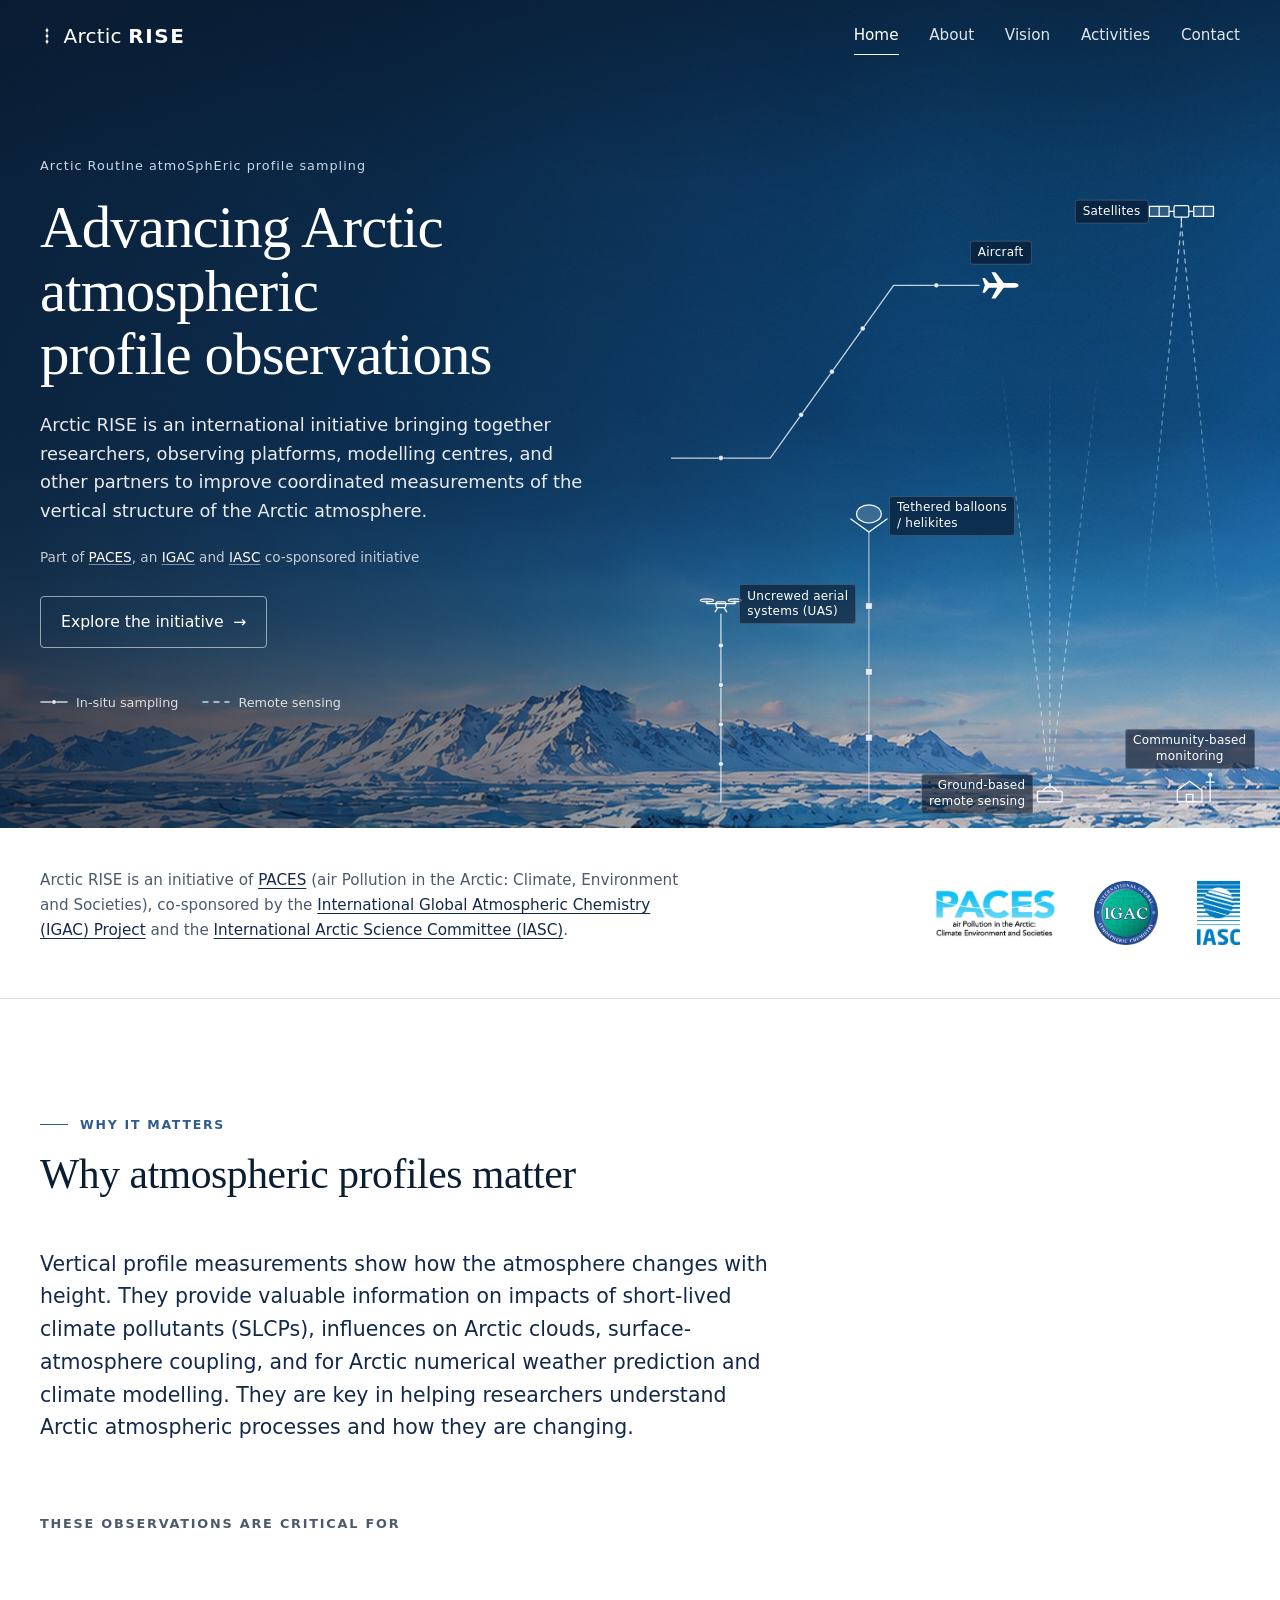
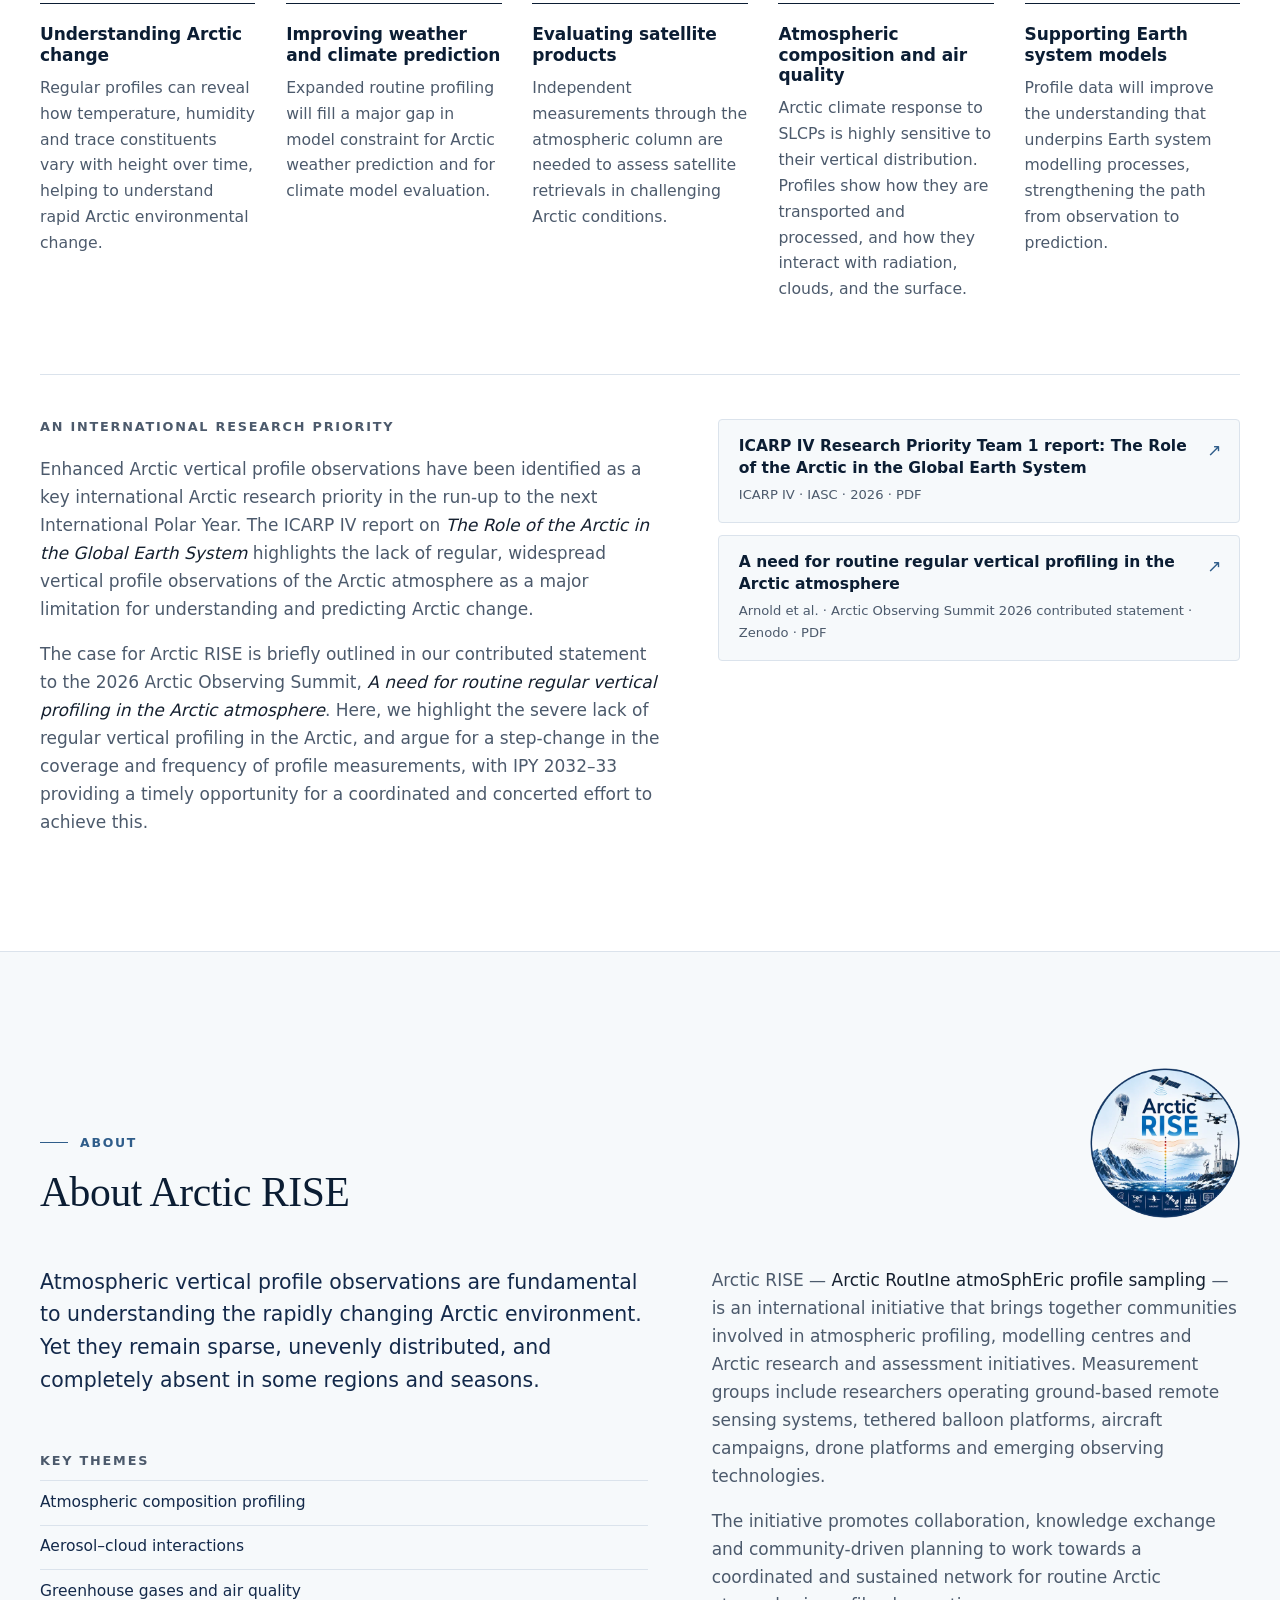
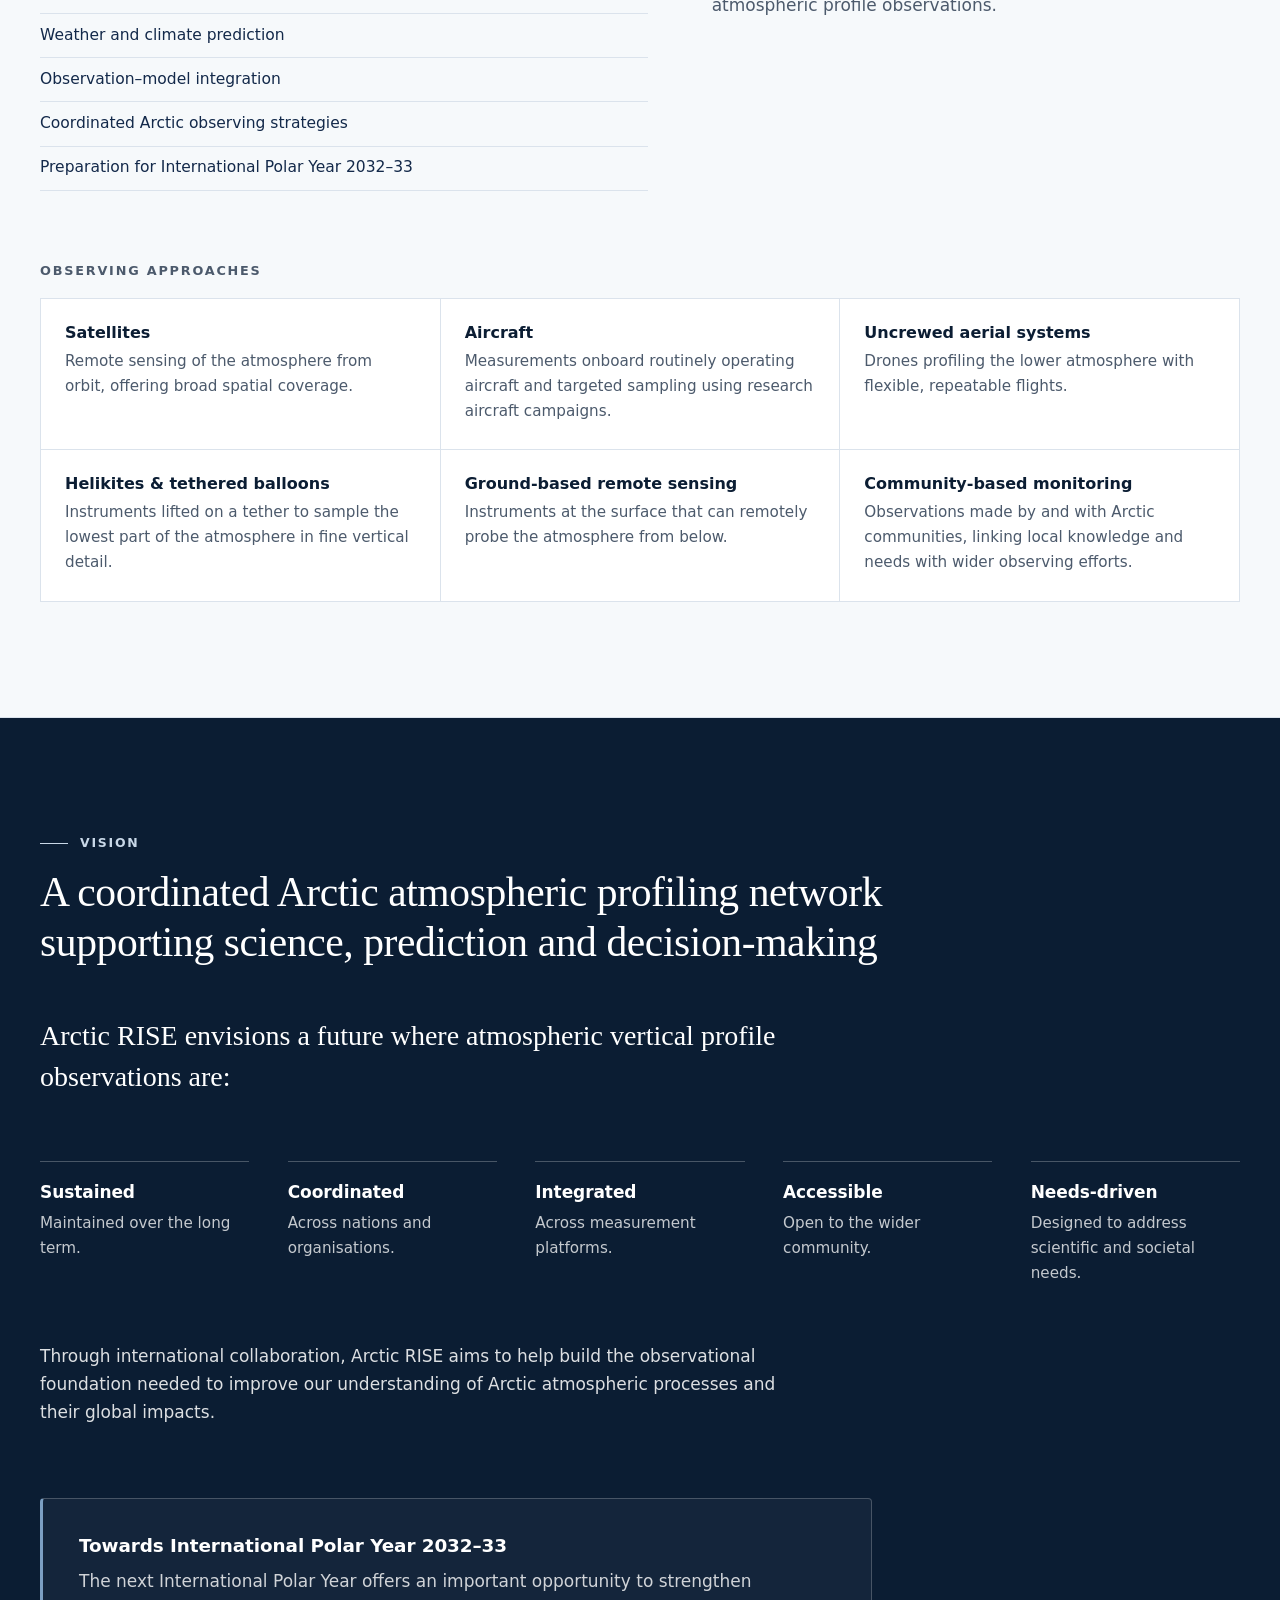
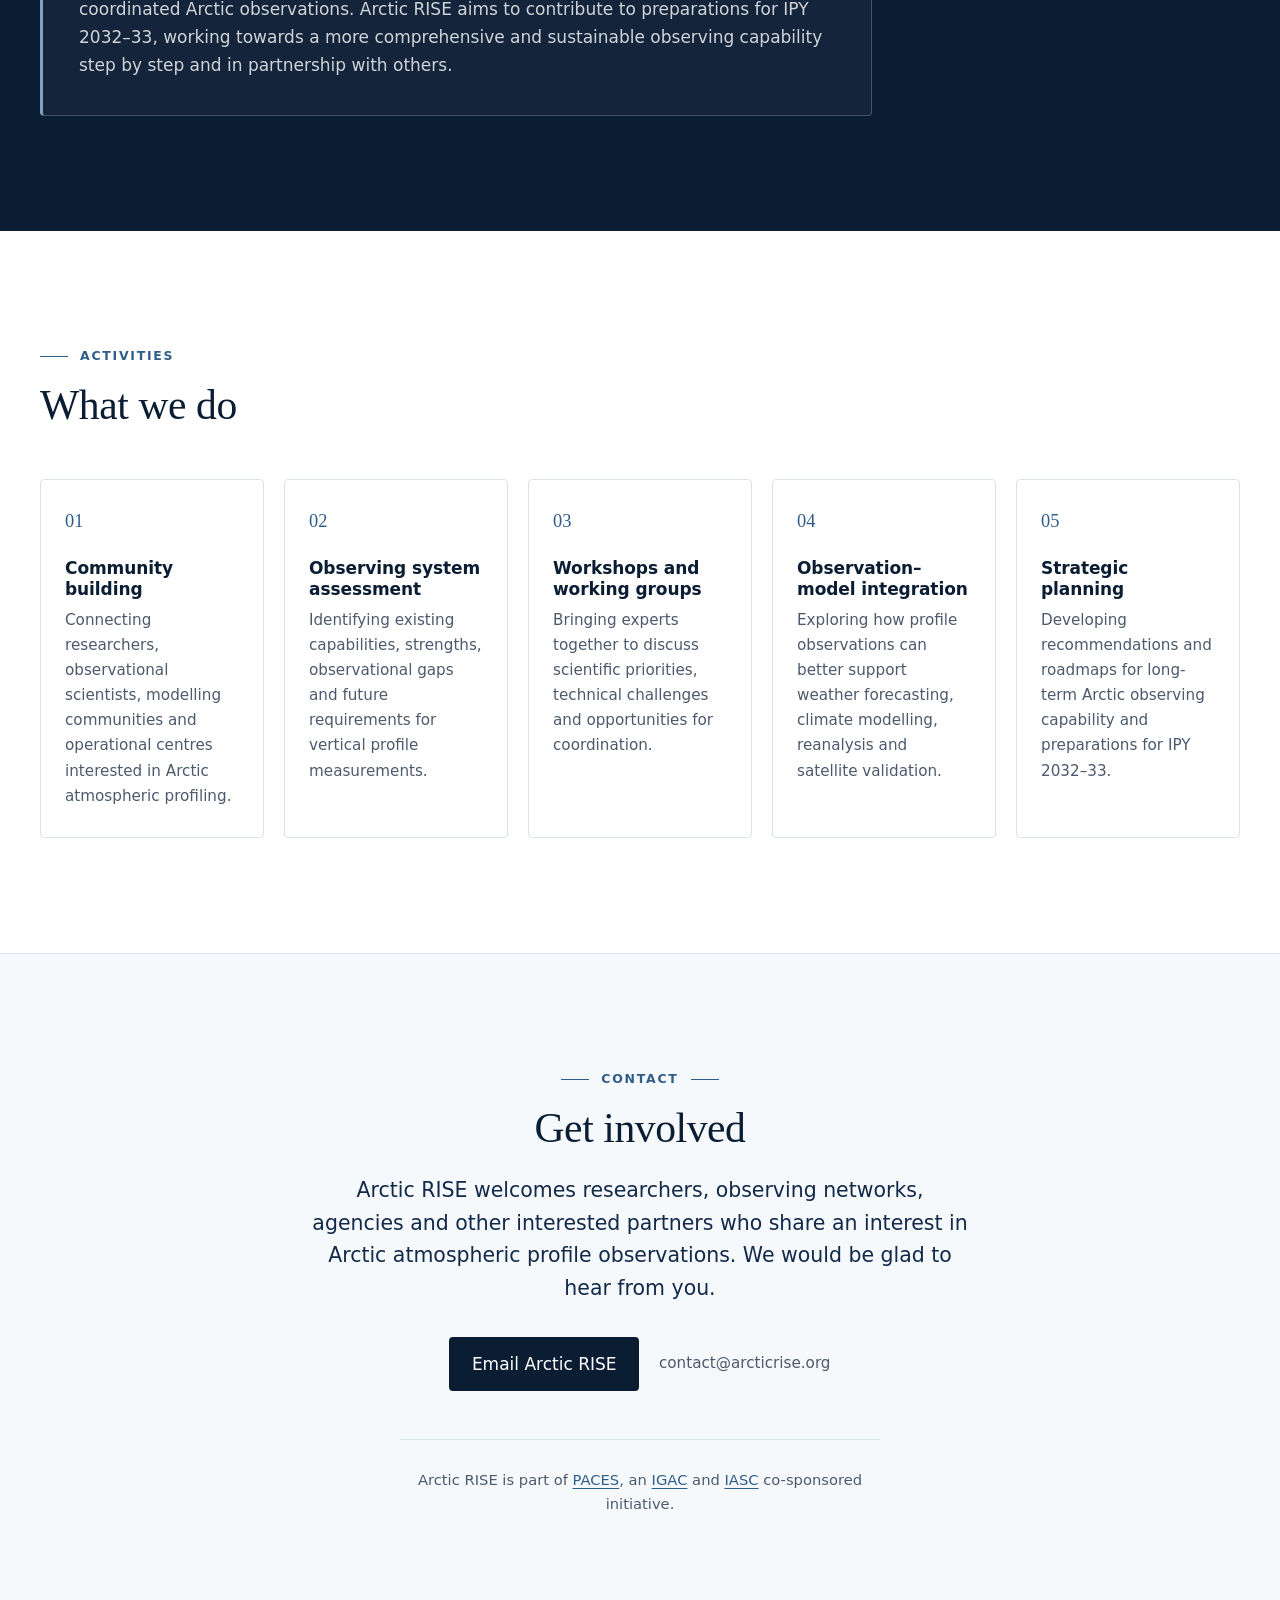
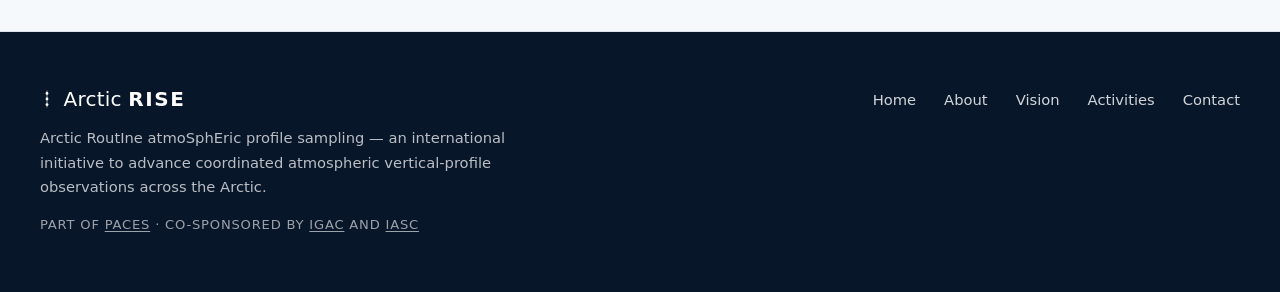
==== index.html @ eeb4453e "Add files via upload" ====
<!DOCTYPE html>
<html lang="en">
<head>
  <meta charset="utf-8">
  <meta name="viewport" content="width=device-width, initial-scale=1">
  <title>Arctic RISE — Arctic atmospheric profile observations</title>
  <meta name="description" content="Arctic RISE (Arctic RoutIne atmoSphEric profile sampling) is an international initiative to advance coordinated atmospheric vertical-profile observations across the Arctic.">
  <meta name="theme-color" content="#0b1d33">
  <link rel="icon" href="assets/favicon.svg" type="image/svg+xml">
  <link rel="stylesheet" href="css/styles.css">
</head>
<body>

  <a class="skip-link" href="#main">Skip to main content</a>

  <!-- ============================================================
       HEADER
       ============================================================ -->
  <header class="site-header" id="site-header">
    <div class="container site-header__inner">
      <a class="wordmark" href="#top" aria-label="Arctic RISE — back to top">
        <svg class="wordmark__mark" viewBox="0 0 20 28" aria-hidden="true" focusable="false">
          <line x1="10" y1="2" x2="10" y2="26"/>
          <circle cx="10" cy="6" r="2"/>
          <circle cx="10" cy="14" r="2"/>
          <circle cx="10" cy="22" r="2"/>
        </svg>
        <span class="wordmark__text">Arctic <strong>RISE</strong></span>
      </a>

      <button class="nav-toggle" type="button" aria-expanded="false" aria-controls="site-nav">
        <span class="nav-toggle__bars" aria-hidden="true"></span>
        <span class="visually-hidden">Menu</span>
      </button>

      <nav class="site-nav" id="site-nav" aria-label="Main">
        <ul>
          <li><a href="#top">Home</a></li>
          <li><a href="#about">About</a></li>
          <li><a href="#vision">Vision</a></li>
          <li><a href="#activities">Activities</a></li>
          <li><a href="#contact">Contact</a></li>
        </ul>
      </nav>
    </div>
  </header>

  <main id="main">

    <!-- ============================================================
         HERO
         The background photograph is set in css/styles.css (--hero-image).
         The observing-platform illustration below is inline SVG + HTML
         labels, so every element can be edited independently.
         ============================================================ -->
    <section class="hero" id="top" aria-labelledby="hero-title">
      <div class="hero__media" role="img" aria-label="Arctic landscape with snow-covered ground and mountains under a wide sky"></div>
      <div class="hero__overlay" aria-hidden="true"></div>

      <div class="container hero__content">
        <p class="hero__eyebrow">Arctic RoutIne atmoSphEric profile sampling</p>
        <h1 class="hero__title" id="hero-title">Advancing Arctic atmospheric profile observations</h1>
        <p class="hero__lead">Arctic RISE is an international initiative bringing together researchers, observing platforms, modelling centres, and other partners to improve coordinated measurements of the vertical structure of the Arctic atmosphere.</p>
        <p class="hero__affil">Part of <a href="https://igacproject.org/activities/PACES">PACES</a>, an <a href="https://igacproject.org">IGAC</a> and <a href="https://iasc.info">IASC</a> co-sponsored initiative</p>
        <a class="hero__cta" href="#why">Explore the initiative <span aria-hidden="true">→</span></a>

        <ul class="hero__legend" aria-label="Illustration key">
          <li>
            <svg viewBox="0 0 28 8" aria-hidden="true" focusable="false"><line x1="1" y1="4" x2="27" y2="4" class="path-insitu"/><circle cx="14" cy="4" r="2.2" class="marker"/></svg>
            In-situ sampling
          </li>
          <li>
            <svg viewBox="0 0 28 8" aria-hidden="true" focusable="false"><line x1="1" y1="4" x2="27" y2="4" class="beam beam--legend"/></svg>
            Remote sensing
          </li>
        </ul>
      </div>

      <!-- ---------- Observing-platform illustration ----------
           Coordinates use an 800 × 900 viewBox; the ground is at y = 868.
           Labels (the <ul> below the SVG) are positioned with --x / --y
           as percentages of the same box: x% = x / 8, y% = y / 9.
           See README.md → "Editing the hero illustration".            -->
      <figure class="hero__illustration">
        <svg class="obs-svg" viewBox="0 0 800 900" preserveAspectRatio="xMidYMax meet" role="img" aria-labelledby="obs-title obs-desc">
          <title id="obs-title">Coordinated Arctic atmospheric profile observations</title>
          <desc id="obs-desc">Illustration of six observing approaches. A satellite observes the atmosphere from orbit with dashed remote-sensing beams. A research aircraft follows a solid sampling path as it climbs through the atmosphere. An uncrewed aerial system profiles vertically above the ground. A tethered balloon or helikite carries instruments on its tether. A ground-based remote-sensing instrument sends dashed beams upwards from a single point on the ground. A community-based monitoring station observes at the surface.</desc>

          <defs>
            <!-- Fades for the remote-sensing beams -->
            <linearGradient id="fade-sat" gradientUnits="userSpaceOnUse" x1="0" y1="160" x2="0" y2="660">
              <stop offset="0" stop-color="#bfe0f2" stop-opacity="0.85"/>
              <stop offset="1" stop-color="#bfe0f2" stop-opacity="0"/>
            </linearGradient>
            <linearGradient id="fade-ground" gradientUnits="userSpaceOnUse" x1="0" y1="851" x2="0" y2="330">
              <stop offset="0" stop-color="#bfe0f2" stop-opacity="0.9"/>
              <stop offset="1" stop-color="#bfe0f2" stop-opacity="0"/>
            </linearGradient>
          </defs>

          <!-- 1. SATELLITE (remote sensing: dashed beams) -->
          <g class="platform" id="obs-satellite">
            <line class="beam" x1="690" y1="164" x2="642" y2="660" stroke="url(#fade-sat)"/>
            <line class="beam" x1="690" y1="164" x2="738" y2="660" stroke="url(#fade-sat)"/>
            <g class="icon" transform="translate(690 150)">
              <rect x="-9" y="-7" width="18" height="14" rx="2"/>
              <line x1="-15" y1="0" x2="-9" y2="0"/>
              <line x1="9" y1="0" x2="15" y2="0"/>
              <rect class="panel" x="-39" y="-6" width="24" height="12"/>
              <rect class="panel" x="15" y="-6" width="24" height="12"/>
              <line x1="-27" y1="-6" x2="-27" y2="6"/>
              <line x1="27" y1="-6" x2="27" y2="6"/>
              <line x1="0" y1="7" x2="0" y2="12"/>
            </g>
          </g>

          <!-- 2. AIRCRAFT (in situ: solid sampling path + markers) -->
          <g class="platform" id="obs-aircraft">
            <path class="path-insitu" d="M70 450 L190 450 L340 240 L444 240"/>
            <circle class="marker" cx="130" cy="450" r="3"/>
            <circle class="marker" cx="227.5" cy="397.5" r="3"/>
            <circle class="marker" cx="265" cy="345" r="3"/>
            <circle class="marker" cx="302.5" cy="292.5" r="3"/>
            <circle class="marker" cx="392" cy="240" r="3"/>
            <path class="icon icon--fill" transform="translate(470 240)"
                  d="M22 0C22-2 19-3 16-3H4L-6-16H-11L-4-3H-14L-19-9H-22L-19 0L-22 9H-19L-14 3H-4L-11 16H-6L4 3H16C19 3 22 2 22 0Z"/>
          </g>

          <!-- 3. UNCREWED AERIAL SYSTEM (in situ: vertical profile from the ground) -->
          <g class="platform" id="obs-uas">
            <line class="path-insitu" x1="130" y1="868" x2="130" y2="640"/>
            <circle class="marker" cx="130" cy="822" r="3"/>
            <circle class="marker" cx="130" cy="774" r="3"/>
            <circle class="marker" cx="130" cy="726" r="3"/>
            <circle class="marker" cx="130" cy="678" r="3"/>
            <g class="icon" transform="translate(130 628)">
              <rect x="-6" y="-3" width="12" height="7" rx="2"/>
              <line x1="-17" y1="-1" x2="17" y2="-1"/>
              <ellipse cx="-17" cy="-5" rx="8" ry="1.8"/>
              <ellipse cx="17" cy="-5" rx="8" ry="1.8"/>
              <line x1="-17" y1="-1" x2="-17" y2="-4"/>
              <line x1="17" y1="-1" x2="17" y2="-4"/>
              <line x1="-4" y1="4" x2="-7" y2="9"/>
              <line x1="4" y1="4" x2="7" y2="9"/>
            </g>
          </g>

          <!-- 4. TETHERED BALLOON / HELIKITE (in situ: tether with sensor packages) -->
          <g class="platform" id="obs-balloon">
            <line class="path-insitu path-insitu--tether" x1="310" y1="868" x2="310" y2="540"/>
            <rect class="marker" x="306" y="786" width="8" height="8" rx="1"/>
            <rect class="marker" x="306" y="706" width="8" height="8" rx="1"/>
            <rect class="marker" x="306" y="626" width="8" height="8" rx="1"/>
            <g class="icon" transform="translate(310 520)">
              <ellipse cx="0" cy="-2" rx="15" ry="11"/>
              <path d="M-22 4L0 20L22 4"/>
            </g>
          </g>

          <!-- 5. GROUND-BASED REMOTE SENSING
               All beams start at ONE instrument on the ground and diverge upwards. -->
          <g class="platform" id="obs-ground-rs">
            <line class="beam" x1="530" y1="851" x2="530" y2="330" stroke="url(#fade-ground)"/>
            <line class="beam" x1="530" y1="851" x2="472" y2="350" stroke="url(#fade-ground)"/>
            <line class="beam" x1="530" y1="851" x2="588" y2="350" stroke="url(#fade-ground)"/>
            <g class="icon" transform="translate(530 868)">
              <rect x="-15" y="-13" width="30" height="13" rx="1.5"/>
              <path d="M-8-13A8 5 0 0 1 8-13"/>
            </g>
          </g>

          <!-- 6. COMMUNITY-BASED MONITORING (surface observations) -->
          <g class="platform" id="obs-community">
            <g class="icon" transform="translate(700 868)">
              <path d="M-15 0V-14L0-25L15-14V0Z"/>
              <rect x="-4" y="-9" width="8" height="9"/>
              <line x1="25" y1="0" x2="25" y2="-30"/>
              <line x1="20" y1="-24" x2="30" y2="-24"/>
            </g>
            <circle class="marker" cx="725" cy="835" r="3.2"/>
          </g>
        </svg>

        <!-- Platform labels: HTML so they stay crisp and readable at any size.
             --x / --y      = desktop position (percent of the illustration box)
             data-align     = where the label sits relative to that point: left | right | above | below
             --mx / --my, data-m-align = optional overrides for small screens
             .label-full / .label-short = long and short text (short is used on phones) -->
        <ul class="platform-labels" aria-hidden="true">
          <li class="platform-label" data-align="left" data-m-align="left" style="--x:81.25%; --y:16.7%; --my:20.5%;">
            <span class="label-full">Satellites</span><span class="label-short">Satellites</span>
          </li>
          <li class="platform-label" data-align="above" data-m-align="below" style="--x:58.75%; --y:23.9%; --my:28.9%;">
            <span class="label-full">Aircraft</span><span class="label-short">Aircraft</span>
          </li>
          <li class="platform-label" data-align="right" style="--x:19%; --y:69.8%;">
            <span class="label-full">Uncrewed aerial<br>systems (UAS)</span><span class="label-short">UAS</span>
          </li>
          <li class="platform-label" data-align="right" data-m-align="left" style="--x:41.75%; --y:57.8%; --mx:35.5%;">
            <span class="label-full">Tethered balloons<br>/ helikites</span><span class="label-short">Tethered balloons<br>/ helikites</span>
          </li>
          <li class="platform-label" data-align="left" style="--x:63.75%; --y:95.4%;">
            <span class="label-full">Ground-based<br>remote sensing</span><span class="label-short">Ground-based<br>remote sensing</span>
          </li>
          <li class="platform-label" data-align="above" style="--x:87.5%; --y:92%; --mx:89%;">
            <span class="label-full">Community-based<br>monitoring</span><span class="label-short">Community<br>monitoring</span>
          </li>
        </ul>
      </figure>
    </section>


    <!-- ============================================================
         PARTNERS STRIP — parent programme and co-sponsors
         Logos live in assets/ (paces-logo.png, igac-logo.png, iasc-logo.png).
         ============================================================ -->
    <section class="partners" aria-label="Parent programme and co-sponsors">
      <div class="container partners__inner">
        <p class="partners__text">Arctic RISE is an initiative of <a href="https://igacproject.org/activities/PACES">PACES</a> (air Pollution in the Arctic: Climate, Environment and Societies), co-sponsored by the <a href="https://igacproject.org">International Global Atmospheric Chemistry (IGAC) Project</a> and the <a href="https://iasc.info">International Arctic Science Committee (IASC)</a>.</p>
        <ul class="partners__logos">
          <li>
            <a class="partner" href="https://igacproject.org/activities/PACES">
              <img src="assets/paces-logo.png" width="130" height="51" alt="PACES – air Pollution in the Arctic: Climate, Environment and Societies">
            </a>
          </li>
          <li>
            <a class="partner partner--tall" href="https://igacproject.org">
              <img src="assets/igac-logo.png" width="64" height="64" alt="IGAC – International Global Atmospheric Chemistry Project">
            </a>
          </li>
          <li>
            <a class="partner partner--tall" href="https://iasc.info">
              <img src="assets/iasc-logo.png" width="43" height="64" alt="IASC – International Arctic Science Committee">
            </a>
          </li>
        </ul>
      </div>
    </section>


    <!-- ============================================================
         SECTION A — Why atmospheric profiles matter
         ============================================================ -->
    <section class="section" id="why" aria-labelledby="why-title">
      <div class="container">
        <header class="section-head">
          <p class="eyebrow">Why it matters</p>
          <h2 id="why-title">Why atmospheric profiles matter</h2>
        </header>

        <p class="lead lead--narrow">Vertical profile measurements show how the atmosphere changes with height. They provide valuable information on impacts of short-lived climate pollutants (SLCPs), influences on Arctic clouds, surface-atmosphere coupling, and for Arctic numerical weather prediction and climate modelling. They are key in helping researchers understand Arctic atmospheric processes and how they are changing.</p>

        <h3 class="subhead">These observations are critical for</h3>
        <ul class="feature-grid">
          <li class="feature">
            <h3>Understanding Arctic change</h3>
            <p>Regular profiles can reveal how temperature, humidity and trace constituents vary with height over time, helping to understand rapid Arctic environmental change.</p>
          </li>
          <li class="feature">
            <h3>Improving weather and climate prediction</h3>
            <p>Expanded routine profiling will fill a major gap in model constraint for Arctic weather prediction and for climate model evaluation. </p>
          </li>
          <li class="feature">
            <h3>Evaluating satellite products</h3>
            <p>Independent measurements through the atmospheric column are needed to assess satellite retrievals in challenging Arctic conditions.</p>
          </li>
          <li class="feature">
            <h3>Atmospheric composition and air quality</h3>
            <p> Arctic climate response to SLCPs is highly sensitive to their vertical distribution. Profiles show how they are transported and processed, and how they interact with radiation, clouds, and the surface. </p>
          </li>
          <li class="feature">
            <h3>Supporting Earth system models</h3>
            <p>Profile data will improve the understanding that underpins Earth system modelling processes, strengthening the path from observation to prediction.</p>
          </li>
        </ul>

        <div class="priority">
          <div>
            <h3 class="subhead subhead--flush">An international research priority</h3>
            <p class="priority__text">Enhanced Arctic vertical profile observations have been identified as a key international Arctic research priority in the run-up to the next International Polar Year. The ICARP IV report on <em>The Role of the Arctic in the Global Earth System</em> highlights the lack of regular, widespread vertical profile observations of the Arctic atmosphere as a major limitation for understanding and predicting Arctic change.</p>
            <p class="priority__text">The case for Arctic RISE is briefly outlined in our contributed statement to the 2026 Arctic Observing Summit, <em>A need for routine regular vertical profiling in the Arctic atmosphere</em>. Here, we highlight the severe lack of regular vertical profiling in the Arctic, and argue for a step-change in the coverage and frequency of profile measurements, with IPY 2032–33 providing a timely opportunity for a coordinated and concerted effort to achieve this.</p>
          </div>
          <ul class="doc-links" aria-label="Key documents">
            <li>
              <a href="https://icarp.iasc.info/publications/publications-icarp-iv?download=29:icarp-iv-research-priority-team-1-final-report-the-role-of-the-arctic-in-the-global-earth-system">
                <span class="doc-links__title">ICARP IV Research Priority Team 1 report: The Role of the Arctic in the Global Earth System</span>
                <span class="doc-links__meta">ICARP IV · IASC · 2026 · PDF</span>
              </a>
            </li>
            <li>
              <a href="https://zenodo.org/records/21040248/files/ArcticRISE_AOS_shortstatement-2.pdf?download=1">
                <span class="doc-links__title">A need for routine regular vertical profiling in the Arctic atmosphere</span>
                <span class="doc-links__meta">Arnold et al. · Arctic Observing Summit 2026 contributed statement · Zenodo · PDF</span>
              </a>
            </li>
          </ul>
        </div>
      </div>
    </section>


    <!-- ============================================================
         SECTION B — About Arctic RISE
         ============================================================ -->
    <section class="section section--tint" id="about" aria-labelledby="about-title">
      <div class="container">
        <div class="about-head">
          <header class="section-head">
            <p class="eyebrow">About</p>
            <h2 id="about-title">About Arctic RISE</h2>
          </header>
          <!-- Arctic RISE badge. Replace assets/arctic-rise-badge.* to update it. -->
          <picture class="badge">
            <source srcset="assets/arctic-rise-badge.webp" type="image/webp">
            <img src="assets/arctic-rise-badge.png" width="160" height="160"
                 alt="Arctic RISE badge: a circular emblem showing satellites, aircraft, drones, a helikite and a ground station above an Arctic landscape">
          </picture>
        </div>

        <div class="split split--about">
          <p class="lead">Atmospheric vertical profile observations are fundamental to understanding the rapidly changing Arctic environment. Yet they remain sparse, unevenly distributed, and completely absent in some regions and seasons.</p>
          <div class="prose">
            <p>Arctic RISE — <em>Arctic RoutIne atmoSphEric profile sampling</em> — is an international initiative that brings together communities involved in atmospheric profiling, modelling centres and Arctic research and assessment initiatives. Measurement groups include researchers operating ground-based remote sensing systems, tethered balloon platforms, aircraft campaigns, drone platforms and emerging observing technologies.</p>
            <p>The initiative promotes collaboration, knowledge exchange and community-driven planning to work towards a coordinated and sustained network for routine Arctic atmospheric profile observations.</p>
          </div>
          <div class="about-themes">
            <h3 class="subhead subhead--tight">Key themes</h3>
            <ul class="theme-list">
              <li>Atmospheric composition profiling</li>
              <li>Aerosol–cloud interactions</li>
              <li>Greenhouse gases and air quality</li>
              <li>Weather and climate prediction</li>
              <li>Observation–model integration</li>
              <li>Coordinated Arctic observing strategies</li>
              <li>Preparation for International Polar Year 2032–33</li>
            </ul>
          </div>
        </div>

        <h3 class="subhead">Observing approaches</h3>
        <ul class="platform-grid">
          <li><h4>Satellites</h4><p>Remote sensing of the atmosphere from orbit, offering broad spatial coverage.</p></li>
          <li><h4>Aircraft</h4><p>Measurements onboard routinely operating aircraft and targeted sampling using research aircraft campaigns.</p></li>
          <li><h4>Uncrewed aerial systems</h4><p>Drones profiling the lower atmosphere with flexible, repeatable flights.</p></li>
          <li><h4>Helikites & tethered balloons</h4><p>Instruments lifted on a tether to sample the lowest part of the atmosphere in fine vertical detail.</p></li>
          <li><h4>Ground-based remote sensing</h4><p>Instruments at the surface that can remotely probe the atmosphere from below.</p></li>
          <li><h4>Community-based monitoring</h4><p>Observations made by and with Arctic communities, linking local knowledge and needs with wider observing efforts.</p></li>
        </ul>
      </div>
    </section>


    <!-- ============================================================
         SECTION C — Vision
         ============================================================ -->
    <section class="section section--dark" id="vision" aria-labelledby="vision-title">
      <div class="container">
        <header class="section-head section-head--wide">
          <p class="eyebrow">Vision</p>
          <h2 id="vision-title">A coordinated Arctic atmospheric profiling network supporting science, prediction and decision-making</h2>
        </header>

        <p class="statement">Arctic RISE envisions a future where atmospheric vertical profile observations are:</p>

        <ul class="vision-points">
          <li><h3>Sustained</h3><p>Maintained over the long term.</p></li>
          <li><h3>Coordinated</h3><p>Across nations and organisations.</p></li>
          <li><h3>Integrated</h3><p>Across measurement platforms.</p></li>
          <li><h3>Accessible</h3><p>Open to the wider community.</p></li>
          <li><h3>Needs-driven</h3><p>Designed to address scientific and societal needs.</p></li>
        </ul>

        <p class="vision-close">Through international collaboration, Arctic RISE aims to help build the observational foundation needed to improve our understanding of Arctic atmospheric processes and their global impacts.</p>

        <aside class="ipy-callout" aria-labelledby="ipy-title">
          <h3 id="ipy-title">Towards International Polar Year 2032–33</h3>
          <p>The next International Polar Year offers an important opportunity to strengthen coordinated Arctic observations. Arctic RISE aims to contribute to preparations for IPY 2032–33, working towards a more comprehensive and sustainable observing capability step by step and in partnership with others.</p>
        </aside>
      </div>
    </section>


    <!-- ============================================================
         SECTION D — Activities
         ============================================================ -->
    <section class="section" id="activities" aria-labelledby="activities-title">
      <div class="container">
        <header class="section-head">
          <p class="eyebrow">Activities</p>
          <h2 id="activities-title">What we do</h2>
        </header>

        <ol class="card-grid">
          <li class="card">
            <h3>Community building</h3>
            <p>Connecting researchers, observational scientists, modelling communities and operational centres interested in Arctic atmospheric profiling.</p>
          </li>
          <li class="card">
            <h3>Observing system assessment</h3>
            <p>Identifying existing capabilities, strengths, observational gaps and future requirements for vertical profile measurements.</p>
          </li>
          <li class="card">
            <h3>Workshops and working groups</h3>
            <p>Bringing experts together to discuss scientific priorities, technical challenges and opportunities for coordination.</p>
          </li>
          <li class="card">
            <h3>Observation–model integration</h3>
            <p>Exploring how profile observations can better support weather forecasting, climate modelling, reanalysis and satellite validation.</p>
          </li>
          <li class="card">
            <h3>Strategic planning</h3>
            <p>Developing recommendations and roadmaps for long-term Arctic observing capability and preparations for IPY 2032–33.</p>
          </li>
        </ol>
      </div>
    </section>


    <!-- ============================================================
         SECTION E — Contact and collaboration
         >>> SET THE CONTACT EMAIL HERE, split into two parts to deter spam bots:
             data-contact-user   = the part BEFORE the @   (e.g. "contact")
             data-contact-domain = the part AFTER the @    (e.g. "arcticrise.org")
             The browser joins them when the page is viewed. Leave either empty ("")
             to hide the email button. Never type the full address anywhere in this file.
         ============================================================ -->
    <section class="section section--tint section--contact" id="contact" aria-labelledby="contact-title"
             data-contact-user="contact" data-contact-domain="arcticrise.org">
      <div class="container contact">
        <p class="eyebrow">Contact</p>
        <h2 id="contact-title">Get involved</h2>
        <p class="lead">Arctic RISE welcomes researchers, observing networks, agencies and other interested partners who share an interest in Arctic atmospheric profile observations. We would be glad to hear from you.</p>
        <p class="contact__action" hidden>
          <a class="button" id="contact-email-link" href="#contact">Email Arctic RISE</a>
          <span class="contact__address" id="contact-email-text"></span>
        </p>

        <p class="affiliation">Arctic RISE is part of <a href="https://igacproject.org/activities/PACES">PACES</a>, an <a href="https://igacproject.org">IGAC</a> and <a href="https://iasc.info">IASC</a> co-sponsored initiative.</p>
      </div>
    </section>

  </main>


  <!-- ============================================================
       FOOTER
       ============================================================ -->
  <footer class="site-footer">
    <div class="container site-footer__inner">
      <div class="site-footer__about">
        <p class="wordmark wordmark--footer">
          <svg class="wordmark__mark" viewBox="0 0 20 28" aria-hidden="true" focusable="false">
            <line x1="10" y1="2" x2="10" y2="26"/>
            <circle cx="10" cy="6" r="2"/>
            <circle cx="10" cy="14" r="2"/>
            <circle cx="10" cy="22" r="2"/>
          </svg>
          <span class="wordmark__text">Arctic <strong>RISE</strong></span>
        </p>
        <p>Arctic RoutIne atmoSphEric profile sampling — an international initiative to advance coordinated atmospheric vertical-profile observations across the Arctic.</p>
        <p class="site-footer__affil">Part of <a href="https://igacproject.org/activities/PACES">PACES</a> · co-sponsored by <a href="https://igacproject.org">IGAC</a> and <a href="https://iasc.info">IASC</a></p>
      </div>
      <nav aria-label="Footer">
        <ul class="site-footer__nav">
          <li><a href="#top">Home</a></li>
          <li><a href="#about">About</a></li>
          <li><a href="#vision">Vision</a></li>
          <li><a href="#activities">Activities</a></li>
          <li><a href="#contact">Contact</a></li>
        </ul>
      </nav>
    </div>
  </footer>

  <script src="js/main.js" defer></script>
</body>
</html>
---- css/styles.css ----
/* ==========================================================================
   Arctic RISE — stylesheet
   --------------------------------------------------------------------------
   1. Settings (colours, fonts, hero image)   ← most edits happen here
   2. Base
   3. Layout helpers
   4. Header & navigation
   5. Hero
   6. Hero illustration (platforms, paths, labels)
   7. Content sections
   8. Footer
   9. Responsive adjustments
   10. Reduced motion
   ========================================================================== */


/* 1. SETTINGS ============================================================== */
:root {
  /* Hero background photograph — replace the file or change this path */
  --hero-image: url("../assets/hero-landscape.jpg");
  --hero-position: center bottom;

  /* Colours */
  --navy-950: #08162a;
  --navy-900: #0b1d33;
  --navy-800: #13294a;
  --blue-700: #234d78;
  --blue-600: #2f5d8a;
  --blue-400: #7c9fc2;
  --blue-200: #c9d8e8;
  --ice-100:  #eef3f8;
  --ice-50:   #f6f9fb;
  --white:    #ffffff;
  --ink:      #15202f;
  --muted:    #4c5a6c;
  --line:     #dbe3ec;

  /* Illustration colours */
  --obs-icon:   #ffffff;
  --obs-insitu: #e4eef7;
  --obs-beam:   #bfe0f2;

  /* Typography */
  --font-sans: "Inter", "Segoe UI", system-ui, -apple-system, "Helvetica Neue", Arial, sans-serif;
  --font-serif: "Iowan Old Style", "Charter", "Georgia", "Times New Roman", serif;

  /* Spacing & sizing */
  --container: 1200px;
  --gutter: clamp(1.25rem, 4vw, 2.5rem);
  --section-space: clamp(4.5rem, 9vw, 7.5rem);
  --header-h: 72px;
  --radius: 4px;
}


/* 2. BASE ================================================================== */
*, *::before, *::after { box-sizing: border-box; }

html {
  -webkit-text-size-adjust: 100%;
  text-size-adjust: 100%;
}

body {
  margin: 0;
  font-family: var(--font-sans);
  font-size: 1.0625rem;
  line-height: 1.65;
  color: var(--ink);
  background: var(--white);
  -webkit-font-smoothing: antialiased;
}

h1, h2, h3, h4 {
  margin: 0;
  line-height: 1.2;
  color: var(--navy-900);
}

h2 {
  font-family: var(--font-serif);
  font-weight: 400;
  font-size: clamp(1.9rem, 3.4vw, 2.6rem);
  letter-spacing: -0.01em;
}

h3 {
  font-size: 1.0625rem;
  font-weight: 600;
  letter-spacing: -0.005em;
}

h4 {
  font-size: 1rem;
  font-weight: 600;
}

p { margin: 0 0 1em; }
p:last-child { margin-bottom: 0; }

a { color: var(--blue-600); text-underline-offset: 0.18em; }
a:hover { color: var(--navy-900); }

ul, ol { margin: 0; padding: 0; list-style: none; }

:focus-visible {
  outline: 2px solid var(--blue-600);
  outline-offset: 3px;
  border-radius: 2px;
}

[id] { scroll-margin-top: calc(var(--header-h) + 8px); }

.visually-hidden {
  position: absolute !important;
  width: 1px; height: 1px;
  padding: 0; margin: -1px;
  overflow: hidden; clip: rect(0 0 0 0);
  white-space: nowrap; border: 0;
}

.skip-link {
  position: absolute;
  left: 1rem; top: -100px;
  z-index: 100;
  padding: 0.6rem 1rem;
  background: var(--white);
  color: var(--navy-900);
  font-weight: 600;
  border-radius: var(--radius);
}
.skip-link:focus { top: 1rem; }


/* 3. LAYOUT HELPERS ======================================================== */
.container {
  width: 100%;
  max-width: calc(var(--container) + 2 * var(--gutter));
  margin: 0 auto;
  padding: 0 var(--gutter);
}

.section { padding: var(--section-space) 0; }
.section--tint { background: var(--ice-50); border-top: 1px solid var(--line); border-bottom: 1px solid var(--line); }

.section-head { margin-bottom: clamp(2rem, 4vw, 3rem); max-width: 46rem; }
.section-head--wide { max-width: 56rem; }

.eyebrow {
  display: flex;
  align-items: center;
  gap: 0.75rem;
  margin: 0 0 0.9rem;
  font-size: 0.78rem;
  font-weight: 600;
  letter-spacing: 0.14em;
  text-transform: uppercase;
  color: var(--blue-600);
}
.eyebrow::before {
  content: "";
  width: 1.75rem;
  height: 1px;
  background: currentColor;
}

.lead {
  font-size: clamp(1.15rem, 1.6vw, 1.3rem);
  line-height: 1.6;
  color: var(--navy-800);
}

.split {
  display: grid;
  grid-template-columns: minmax(0, 1.15fr) minmax(0, 1fr);
  gap: clamp(2rem, 5vw, 5rem);
  align-items: start;
}

.prose { color: var(--muted); }
.prose em { font-style: normal; font-weight: 500; color: var(--ink); }

.small-heading {
  font-size: 0.85rem;
  font-weight: 600;
  color: var(--muted);
  margin-bottom: 0.75rem;
}


/* 4. HEADER & NAVIGATION =================================================== */
.site-header {
  position: fixed;
  inset: 0 0 auto 0;
  z-index: 50;
  height: var(--header-h);
  color: var(--white);
  transition: background-color 0.25s ease, box-shadow 0.25s ease, color 0.25s ease;
}

/* Solid header once the page has scrolled (class added by js/main.js) */
.site-header.is-scrolled,
.site-header.menu-open {
  background: rgba(255, 255, 255, 0.97);
  color: var(--navy-900);
  box-shadow: 0 1px 0 var(--line);
}

.site-header__inner {
  height: 100%;
  display: flex;
  align-items: center;
  justify-content: space-between;
  gap: 1rem;
}

.wordmark {
  display: inline-flex;
  align-items: center;
  gap: 0.6rem;
  color: inherit;
  text-decoration: none;
  font-size: 1.25rem;
  letter-spacing: 0.01em;
  line-height: 1;
}
.wordmark:hover { color: inherit; }
.wordmark__text { font-weight: 400; }
.wordmark__text strong { font-weight: 700; letter-spacing: 0.08em; }
.wordmark__mark { width: 14px; height: 22px; flex: none; }
.wordmark__mark line { stroke: currentColor; stroke-width: 1.4; opacity: 0.6; }
.wordmark__mark circle { fill: currentColor; }

.site-nav ul { display: flex; gap: clamp(1rem, 2.4vw, 2.25rem); }

.site-nav a {
  position: relative;
  display: inline-block;
  padding: 0.4rem 0;
  color: inherit;
  text-decoration: none;
  font-size: 0.95rem;
  font-weight: 500;
  opacity: 0.88;
}
.site-nav a:hover { opacity: 1; color: inherit; }
.site-nav a::after {
  content: "";
  position: absolute;
  left: 0; right: 0; bottom: 0;
  height: 1px;
  background: currentColor;
  transform: scaleX(0);
  transform-origin: left;
  transition: transform 0.2s ease;
}
.site-nav a:hover::after,
.site-nav a[aria-current="true"]::after { transform: scaleX(1); }
.site-nav a[aria-current="true"] { opacity: 1; }

.nav-toggle {
  display: none;
  width: 44px; height: 44px;
  margin-right: -10px;
  padding: 0;
  background: none;
  border: 0;
  color: inherit;
  cursor: pointer;
}
.nav-toggle__bars,
.nav-toggle__bars::before,
.nav-toggle__bars::after {
  display: block;
  width: 22px; height: 1.5px;
  margin: 0 auto;
  background: currentColor;
  transition: transform 0.2s ease, opacity 0.2s ease;
}
.nav-toggle__bars { position: relative; }
.nav-toggle__bars::before,
.nav-toggle__bars::after { content: ""; position: absolute; left: 0; }
.nav-toggle__bars::before { top: -7px; }
.nav-toggle__bars::after { top: 7px; }
.nav-toggle[aria-expanded="true"] .nav-toggle__bars { background: transparent; }
.nav-toggle[aria-expanded="true"] .nav-toggle__bars::before { transform: translateY(7px) rotate(45deg); }
.nav-toggle[aria-expanded="true"] .nav-toggle__bars::after { transform: translateY(-7px) rotate(-45deg); }


/* 5. HERO ================================================================== */
.hero {
  --hero-h: max(640px, min(92svh, 920px));
  position: relative;
  min-height: var(--hero-h);
  display: flex;
  align-items: center;
  overflow: hidden;
  color: var(--white);
  background: var(--navy-900);
  isolation: isolate;
}

.hero__media {
  position: absolute;
  inset: 0;
  z-index: -2;
  background-color: var(--navy-800);
  background-image: var(--hero-image);
  background-size: cover;
  background-position: var(--hero-position);
}

/* Dark translucent overlay for legible text: darker behind the text column
   and under the header, lighter over the landscape. */
.hero__overlay {
  position: absolute;
  inset: 0;
  z-index: -1;
  background:
    linear-gradient(90deg, rgba(8, 22, 42, 0.78) 0%, rgba(8, 22, 42, 0.5) 40%, rgba(8, 22, 42, 0.18) 75%, rgba(8, 22, 42, 0.12) 100%),
    linear-gradient(180deg, rgba(8, 22, 42, 0.45) 0%, rgba(8, 22, 42, 0) 22%);
}

.hero__content {
  position: relative;
  z-index: 2;
  padding-top: calc(var(--header-h) + 2rem);
  padding-bottom: 4rem;
}
.hero__content > * { max-width: min(35rem, 44vw); }

.hero__affil {
  margin: -0.75rem 0 1.75rem;
  font-size: 0.85rem;
  color: rgba(255, 255, 255, 0.75);
}
.hero__affil a { color: var(--white); text-decoration-color: rgba(255, 255, 255, 0.45); }
.hero__affil a:hover { color: var(--white); text-decoration-color: var(--white); }

.hero__eyebrow {
  margin-bottom: 1.25rem;
  font-size: 0.8rem;
  font-weight: 500;
  letter-spacing: 0.08em;
  color: var(--blue-200);
}

.hero__title {
  font-family: var(--font-serif);
  font-weight: 400;
  font-size: clamp(2.3rem, 4.6vw, 3.75rem);
  line-height: 1.08;
  letter-spacing: -0.015em;
  color: var(--white);
  text-wrap: balance;
}

.hero__lead {
  margin: 1.5rem 0 2rem;
  font-size: clamp(1.05rem, 1.4vw, 1.2rem);
  line-height: 1.6;
  color: rgba(255, 255, 255, 0.9);
}

.hero__cta {
  display: inline-flex;
  align-items: center;
  gap: 0.6rem;
  padding: 0.75rem 1.25rem;
  border: 1px solid rgba(255, 255, 255, 0.55);
  border-radius: var(--radius);
  color: var(--white);
  font-weight: 500;
  font-size: 0.98rem;
  text-decoration: none;
  transition: background-color 0.2s ease, border-color 0.2s ease;
}
.hero__cta:hover { color: var(--white); background: rgba(255, 255, 255, 0.12); border-color: var(--white); }
.hero__cta:focus-visible { outline-color: var(--white); }
.hero__cta span { transition: transform 0.2s ease; }
.hero__cta:hover span { transform: translateX(3px); }

.hero__legend {
  display: flex;
  flex-wrap: wrap;
  gap: 0.5rem 1.5rem;
  margin-top: 2.75rem;
  font-size: 0.8rem;
  color: rgba(255, 255, 255, 0.82);
}
.hero__legend li { display: inline-flex; align-items: center; gap: 0.5rem; }
.hero__legend svg { width: 28px; height: 8px; overflow: visible; }


/* 6. HERO ILLUSTRATION ===================================================== */
/* The box keeps the 800 × 900 proportions of the SVG viewBox, so the
   percentage label positions line up with the SVG drawing. */
.hero__illustration {
  position: absolute;
  z-index: 1;
  right: max(0px, calc((100vw - var(--container)) / 2 - 2rem));
  bottom: 0;
  width: min(58vw, calc((var(--hero-h) - var(--header-h) - 16px) * 0.889));
  aspect-ratio: 8 / 9;
  margin: 0;
  pointer-events: none;
}

.obs-svg {
  display: block;
  width: 100%;
  height: 100%;
  overflow: visible;
}

.obs-svg .icon,
.obs-svg .icon * {
  fill: none;
  stroke: var(--obs-icon);
  stroke-width: 1.5;
  stroke-linecap: round;
  stroke-linejoin: round;
}
.obs-svg .icon .panel { fill: rgba(255, 255, 255, 0.14); }
.obs-svg .icon--fill { fill: var(--obs-icon); stroke: none; }
.obs-svg .icon ellipse { fill: rgba(255, 255, 255, 0.16); }

/* In-situ sampling paths: solid */
.path-insitu {
  fill: none;
  stroke: var(--obs-insitu);
  stroke-width: 1.6;
  stroke-linecap: round;
  stroke-linejoin: round;
  opacity: 0.85;
}
.path-insitu--tether { stroke-width: 1.2; }

/* Sampling markers */
.marker { fill: var(--obs-insitu); stroke: rgba(8, 22, 42, 0.35); stroke-width: 1; }

/* Remote-sensing beams: dashed (colour comes from the fade gradients in the SVG) */
.beam {
  fill: none;
  stroke-width: 1.5;
  stroke-dasharray: 5 6;
  stroke-linecap: round;
}
.beam--legend { stroke: var(--obs-beam); }

/* Labels */
.platform-labels { position: absolute; inset: 0; }

.platform-label {
  position: absolute;
  left: var(--x);
  top: var(--y);
  padding: 0.28em 0.6em;
  font-size: 0.75rem;
  font-weight: 500;
  line-height: 1.3;
  letter-spacing: 0.02em;
  white-space: nowrap;
  color: var(--white);
  background: rgba(8, 22, 42, 0.62);
  border: 1px solid rgba(255, 255, 255, 0.18);
  border-radius: 3px;
}
.platform-label[data-align="left"]  { transform: translate(-100%, -50%); text-align: right; }
.platform-label[data-align="right"] { transform: translate(0, -50%); }
.platform-label[data-align="above"] { transform: translate(-50%, -100%); text-align: center; }
.platform-label[data-align="below"] { transform: translate(-50%, 0); text-align: center; }
.label-short { display: none; }


/* 7. CONTENT SECTIONS ====================================================== */

/* Partners strip (directly below the hero) */
.partners {
  padding: clamp(1.75rem, 3.5vw, 2.5rem) 0;
  border-bottom: 1px solid var(--line);
  background: var(--white);
}
.partners__inner {
  display: flex;
  align-items: center;
  justify-content: space-between;
  gap: 1.5rem 3rem;
}
.partners__text { max-width: 40rem; font-size: 0.95rem; color: var(--muted); }
.partners__text a { color: var(--navy-800); }
.partners__logos { display: flex; align-items: center; gap: clamp(1.5rem, 3vw, 2.5rem); flex: none; }
.partner { display: block; text-decoration: none; }
.partner img { display: block; height: 48px; width: auto; }
.partner--tall img { height: 64px; }  /* upright logos such as IASC */
/* Text stand-in until a logo image is added */
.partner--text {
  font-size: 1.15rem;
  font-weight: 700;
  letter-spacing: 0.12em;
  color: var(--navy-800);
}
.partner--text:hover { color: var(--blue-600); }

/* Research priority + key documents (end of "Why" section) */
.priority {
  display: grid;
  grid-template-columns: minmax(0, 1.2fr) minmax(0, 1fr);
  gap: clamp(1.5rem, 4vw, 4rem);
  align-items: start;
  margin-top: clamp(3rem, 6vw, 4.5rem);
  padding-top: clamp(2rem, 4vw, 2.75rem);
  border-top: 1px solid var(--line);
}
.priority .subhead--flush { margin-top: 0; }
.priority__text { color: var(--muted); }
.priority__text em { font-style: italic; color: var(--ink); }
.doc-links { display: grid; gap: 0.75rem; }
.doc-links a {
  display: block;
  position: relative;
  padding: 1rem 2.75rem 1rem 1.25rem;
  border: 1px solid var(--line);
  border-radius: var(--radius);
  background: var(--ice-50);
  text-decoration: none;
  transition: border-color 0.2s ease;
}
.doc-links a:hover { border-color: var(--blue-400); }
.doc-links a::after {
  content: "↗";
  position: absolute;
  right: 1.1rem; top: 1rem;
  color: var(--blue-600);
}
.doc-links__title { display: block; font-weight: 600; color: var(--navy-900); line-height: 1.4; font-size: 0.97rem; }
.doc-links__meta { display: block; margin-top: 0.3rem; font-size: 0.82rem; color: var(--muted); }


/* Why profiles matter */
.lead--narrow { max-width: 46rem; }

.feature-grid {
  display: grid;
  grid-template-columns: repeat(5, minmax(0, 1fr));
  gap: 2.25rem clamp(1.25rem, 2.4vw, 2.25rem);
  margin-top: clamp(3rem, 6vw, 4.5rem);
}
.feature { padding-top: 1.25rem; border-top: 1px solid var(--navy-900); }
.feature h3 { margin-bottom: 0.6rem; }
.feature p { color: var(--muted); font-size: 0.98rem; }

/* About */
.subhead {
  margin: clamp(3rem, 6vw, 4.5rem) 0 1.25rem;
  font-size: 0.8rem;
  font-weight: 600;
  letter-spacing: 0.14em;
  text-transform: uppercase;
  color: var(--muted);
}

.platform-grid {
  display: grid;
  grid-template-columns: repeat(3, minmax(0, 1fr));
  border-top: 1px solid var(--line);
  border-left: 1px solid var(--line);
  background: var(--white);
}
.platform-grid li {
  padding: 1.5rem 1.5rem 1.6rem;
  border-right: 1px solid var(--line);
  border-bottom: 1px solid var(--line);
}
.platform-grid h4 { margin-bottom: 0.4rem; }
.platform-grid p { font-size: 0.95rem; color: var(--muted); }

/* About: lead and themes on the left, text on the right (stacks in reading order on small screens) */
.split--about { grid-template-areas: "lead prose" "themes prose"; row-gap: 0; }
.split--about > .lead { grid-area: lead; }
.split--about > .prose { grid-area: prose; }
.split--about > .about-themes { grid-area: themes; }

/* Key themes & badge */
.subhead--tight { margin: 2.25rem 0 0.75rem; }
.theme-list { border-top: 1px solid var(--line); }
.theme-list li {
  padding: 0.55rem 0;
  border-bottom: 1px solid var(--line);
  color: var(--navy-800);
  font-size: 0.97rem;
}

.about-head {
  display: flex;
  align-items: flex-end;
  justify-content: space-between;
  gap: 1.5rem;
}
.badge { display: block; flex: none; margin-bottom: clamp(2rem, 4vw, 3rem); }
.badge img {
  display: block;
  width: clamp(110px, 12vw, 150px);
  height: auto;
  border-radius: 50%;
}

/* Vision (dark band) */
.section--dark { background: var(--navy-900); color: rgba(255, 255, 255, 0.86); }
.section--dark h2,
.section--dark h3 { color: var(--white); }
.section--dark .eyebrow { color: var(--blue-200); }

.statement {
  max-width: 52rem;
  font-family: var(--font-serif);
  font-size: clamp(1.35rem, 2.3vw, 1.75rem);
  line-height: 1.45;
  color: var(--white);
}

.vision-points {
  display: grid;
  grid-template-columns: repeat(5, minmax(0, 1fr));
  gap: clamp(1.5rem, 3vw, 2.75rem);
  margin-top: clamp(2.5rem, 5vw, 4rem);
}
.vision-points li { padding-top: 1.25rem; border-top: 1px solid rgba(255, 255, 255, 0.25); }
.vision-points h3 { margin-bottom: 0.5rem; }
.vision-points p { font-size: 0.95rem; color: rgba(255, 255, 255, 0.76); }

.vision-close {
  max-width: 46rem;
  margin-top: clamp(2.5rem, 5vw, 3.5rem);
  color: rgba(255, 255, 255, 0.86);
}

.ipy-callout {
  margin-top: clamp(3rem, 6vw, 4.5rem);
  padding: clamp(1.5rem, 3vw, 2.25rem);
  border: 1px solid rgba(255, 255, 255, 0.22);
  border-left: 3px solid var(--blue-400);
  border-radius: var(--radius);
  background: rgba(255, 255, 255, 0.04);
  max-width: 52rem;
}
.ipy-callout h3 { font-size: 1.15rem; margin-bottom: 0.6rem; }
.ipy-callout p { color: rgba(255, 255, 255, 0.8); }

/* Activities */
.card-grid {
  display: grid;
  grid-template-columns: repeat(5, minmax(0, 1fr));
  gap: 1.25rem;
  counter-reset: activity;
}
.card {
  position: relative;
  padding: 1.6rem 1.5rem 1.75rem;
  border: 1px solid var(--line);
  border-radius: var(--radius);
  background: var(--white);
  counter-increment: activity;
  transition: border-color 0.2s ease;
}
.card:hover { border-color: var(--blue-400); }
.card::before {
  content: counter(activity, decimal-leading-zero);
  display: block;
  margin-bottom: 1.4rem;
  font-family: var(--font-serif);
  font-size: 1.15rem;
  color: var(--blue-600);
}
.card h3 { margin-bottom: 0.55rem; }
.card p { font-size: 0.95rem; color: var(--muted); }

/* Contact */
.contact { max-width: 46rem; text-align: center; }
.contact .eyebrow { justify-content: center; }
.contact .eyebrow::after { content: ""; width: 1.75rem; height: 1px; background: currentColor; }
.contact h2 { margin-bottom: 1.25rem; }
.contact__action {
  display: flex;
  flex-wrap: wrap;
  align-items: center;
  justify-content: center;
  gap: 0.75rem 1.25rem;
  margin-top: 2rem;
}
.contact__action[hidden] { display: none; }
.contact__address { color: var(--muted); font-size: 0.95rem; }

.affiliation {
  margin: clamp(2.5rem, 5vw, 3rem) auto 0;
  padding-top: 1.75rem;
  max-width: 30rem;
  border-top: 1px solid var(--line);
  font-size: 0.92rem;
  color: var(--muted);
}

.button {
  display: inline-block;
  padding: 0.8rem 1.4rem;
  border-radius: var(--radius);
  background: var(--navy-900);
  color: var(--white);
  font-weight: 500;
  text-decoration: none;
  transition: background-color 0.2s ease;
}
.button:hover { background: var(--blue-700); color: var(--white); }


/* 8. FOOTER ================================================================ */
.site-footer {
  padding: 3.5rem 0;
  background: var(--navy-950);
  color: rgba(255, 255, 255, 0.72);
  font-size: 0.92rem;
}
.site-footer__inner {
  display: flex;
  flex-wrap: wrap;
  justify-content: space-between;
  gap: 2rem 3rem;
}
.site-footer__about { max-width: 30rem; }
.site-footer__affil a { color: inherit; }
.site-footer__affil a:hover { color: var(--white); }
.site-footer__affil { margin-top: 0.75rem; font-size: 0.82rem; letter-spacing: 0.06em; text-transform: uppercase; color: rgba(255, 255, 255, 0.6); }
.wordmark--footer { margin-bottom: 1rem; color: var(--white); }
.site-footer__nav { display: flex; flex-wrap: wrap; gap: 0.5rem 1.75rem; }
.site-footer__nav a { color: rgba(255, 255, 255, 0.82); text-decoration: none; }
.site-footer__nav a:hover { color: var(--white); text-decoration: underline; }
.site-footer :focus-visible { outline-color: var(--white); }


/* 9. RESPONSIVE ============================================================ */

/* Tablet landscape and below: smaller labels, three-column grids */
@media (max-width: 1180px) {
  .platform-label { font-size: 0.7rem; }
  .feature-grid,
  .card-grid,
  .vision-points { grid-template-columns: repeat(3, minmax(0, 1fr)); }
}

/* Tablet portrait & phones: stack hero text above the illustration */
@media (max-width: 959px) {
  :root { --header-h: 64px; }

  .nav-toggle { display: block; }

  .site-nav {
    position: absolute;
    top: var(--header-h);
    left: 0; right: 0;
    background: var(--white);
    border-bottom: 1px solid var(--line);
    box-shadow: 0 12px 24px -16px rgba(8, 22, 42, 0.35);
    display: none;
  }
  .site-nav.is-open { display: block; }
  .site-nav ul {
    flex-direction: column;
    gap: 0;
    padding: 0.5rem var(--gutter) 1rem;
  }
  .site-nav a {
    display: block;
    padding: 0.85rem 0;
    border-bottom: 1px solid var(--line);
    color: var(--navy-900);
    font-size: 1rem;
  }
  .site-nav li:last-child a { border-bottom: 0; }
  .site-nav a::after { display: none; }
  .site-nav a[aria-current="true"] { color: var(--blue-600); }

  .hero {
    display: block;
    min-height: 0;
  }
  .hero__overlay {
    background:
      linear-gradient(180deg, rgba(8, 22, 42, 0.8) 0%, rgba(8, 22, 42, 0.55) 45%, rgba(8, 22, 42, 0.2) 100%);
  }
  .hero__content { padding-bottom: 0.5rem; }
  .hero__content > * { max-width: 36rem; }
  .hero__legend { margin-top: 2rem; }

  .hero__illustration {
    position: relative;
    right: auto;
    width: min(100%, 600px);
    /* pull up: the top of the drawing is open sky */
    margin: -10% auto 0;
  }

  /* Small-screen label overrides */
  .platform-label {
    left: var(--mx, var(--x));
    top: var(--my, var(--y));
  }
  .platform-label[data-m-align="left"]  { transform: translate(-100%, -50%); text-align: right; }
  .platform-label[data-m-align="right"] { transform: translate(0, -50%); text-align: left; }
  .platform-label[data-m-align="above"] { transform: translate(-50%, -100%); text-align: center; }
  .platform-label[data-m-align="below"] { transform: translate(-50%, 0); text-align: center; }

  .split { grid-template-columns: 1fr; }
  .priority { grid-template-columns: 1fr; }
  .partners__inner { flex-direction: column; align-items: flex-start; }
  .split--about { grid-template-areas: "lead" "prose" "themes"; row-gap: 1.5rem; }
  .platform-grid { grid-template-columns: repeat(2, minmax(0, 1fr)); }
  .vision-points { grid-template-columns: repeat(2, minmax(0, 1fr)); }
  .badge img { width: 88px; }
  .about-head { align-items: flex-start; }
}

/* Phones */
@media (max-width: 600px) {
  body { font-size: 1rem; }
  .platform-label { font-size: 0.66rem; padding: 0.22em 0.45em; letter-spacing: 0.01em; }
  .label-full { display: none; }
  .label-short { display: inline; }
  .obs-svg .marker { transform-box: fill-box; transform-origin: center; transform: scale(1.25); }
  .platform-grid,
  .feature-grid,
  .card-grid { grid-template-columns: 1fr; }
  .site-footer__inner { flex-direction: column; }
}


/* 10. REDUCED MOTION ======================================================= */
@media (prefers-reduced-motion: no-preference) {
  html { scroll-behavior: smooth; }
}
@media (prefers-reduced-motion: reduce) {
  *, *::before, *::after {
    transition-duration: 0.01ms !important;
    animation-duration: 0.01ms !important;
  }
}
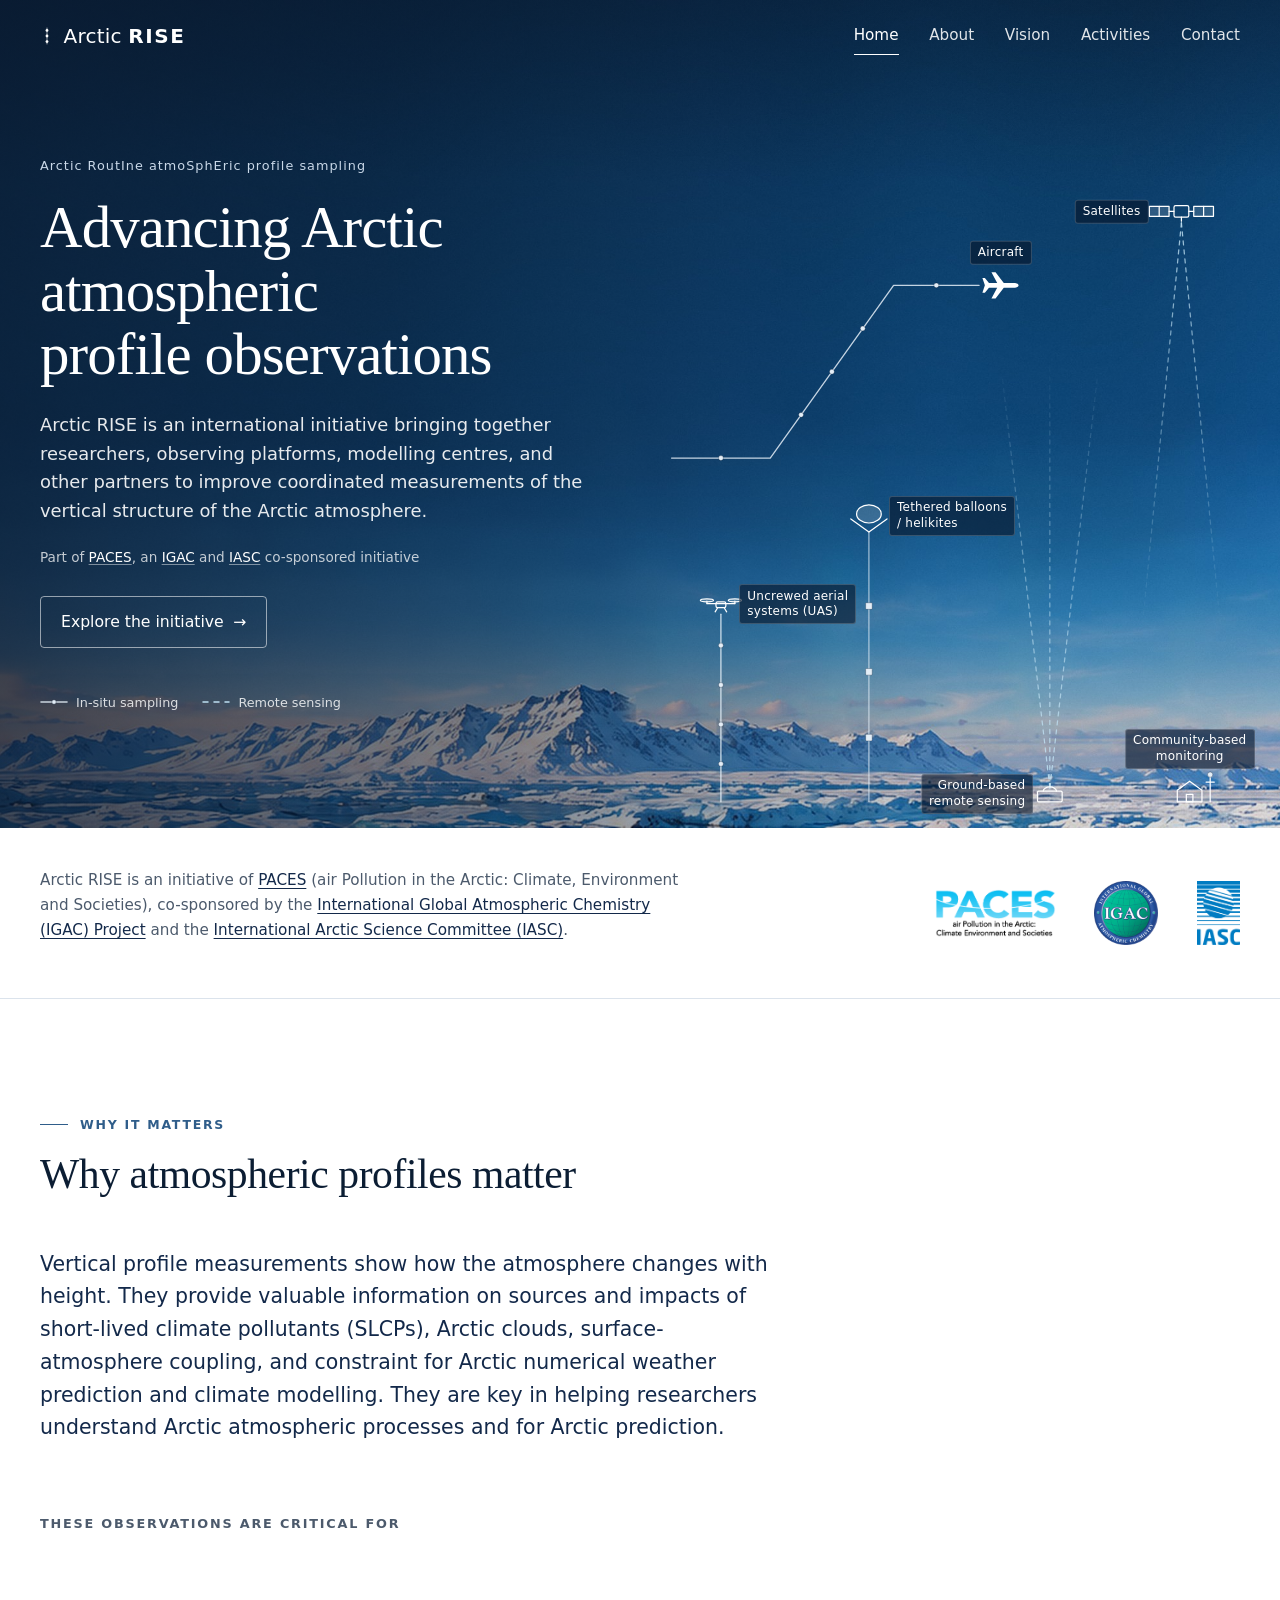
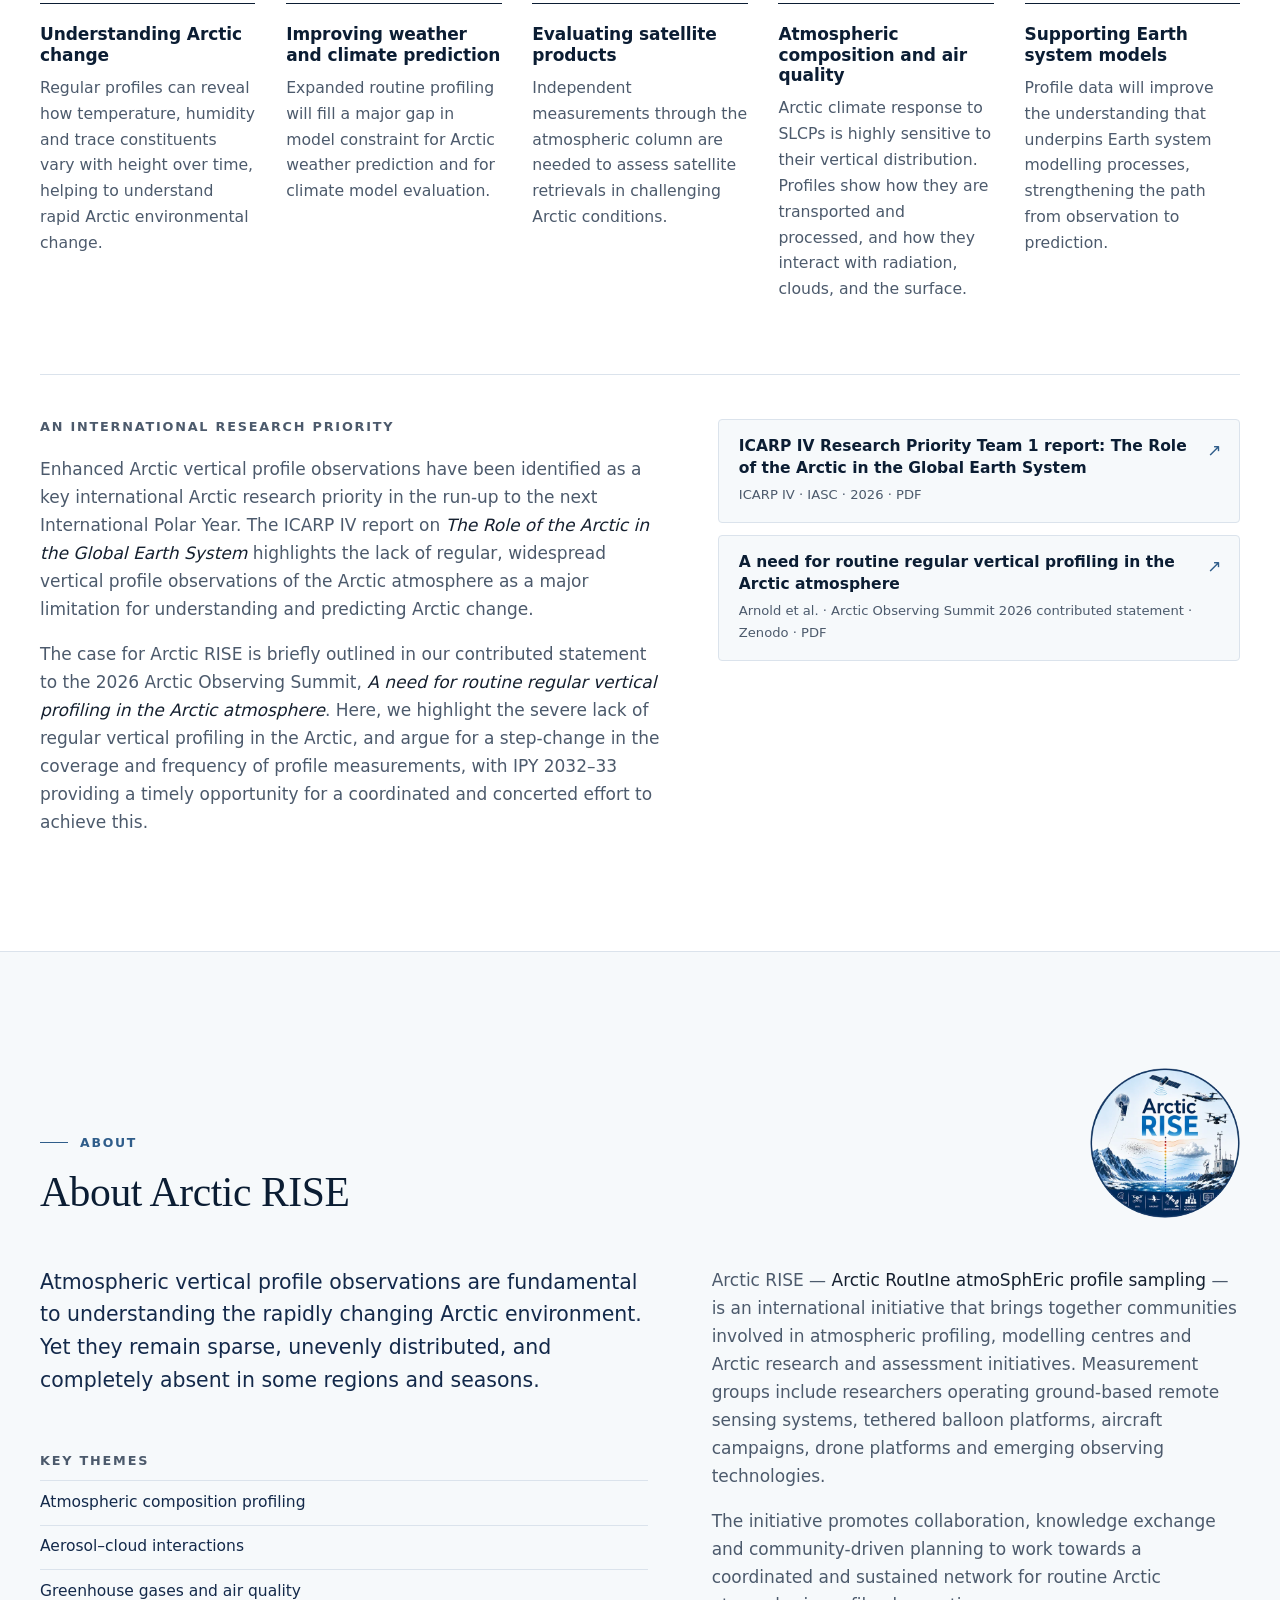
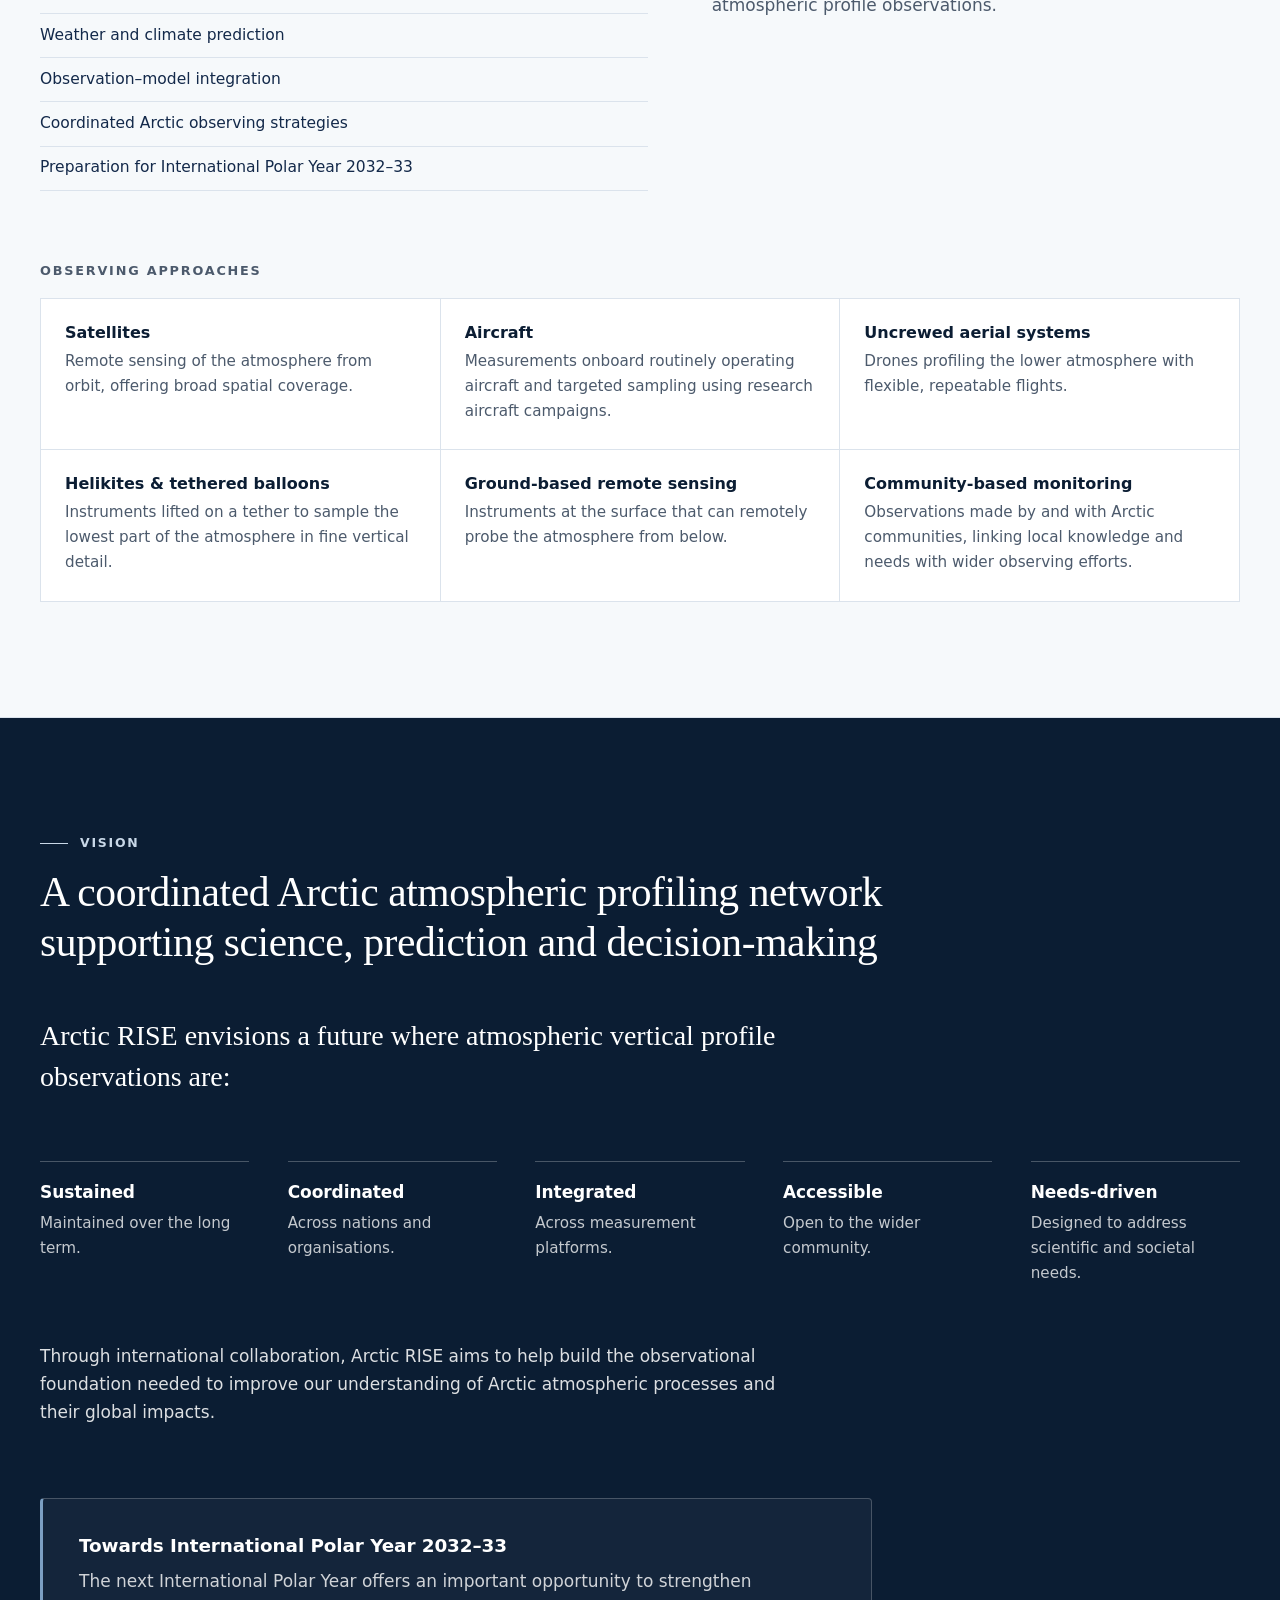
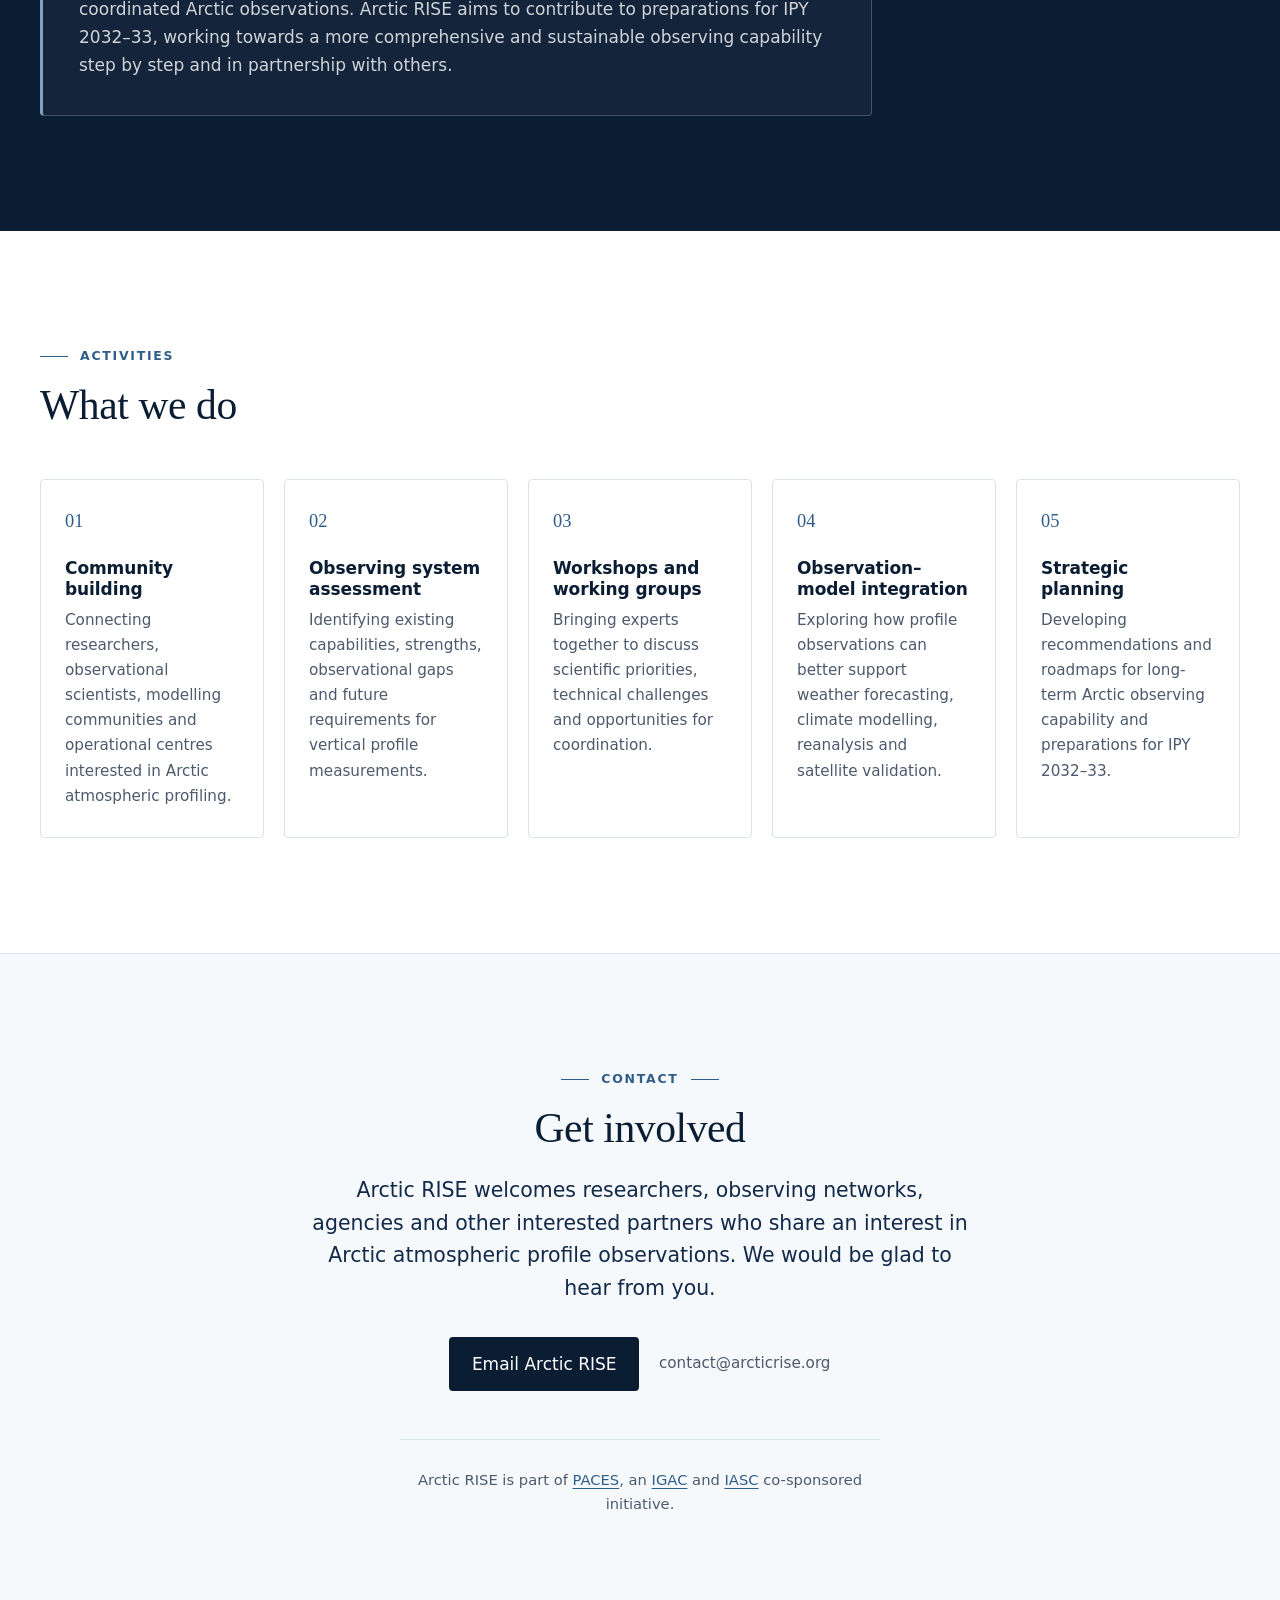
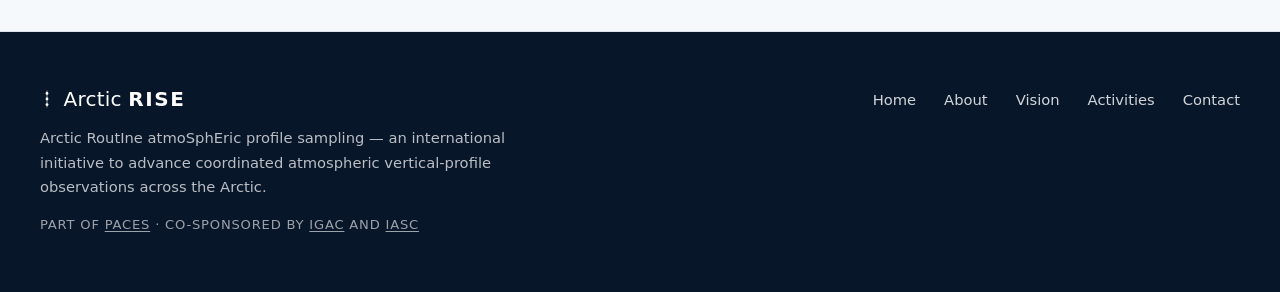
==== commit 5f8d5903: "Update index.html" ====
--- a/index.html
+++ b/index.html
@@ -248,7 +248,7 @@
           <h2 id="why-title">Why atmospheric profiles matter</h2>
         </header>
 
-        <p class="lead lead--narrow">Vertical profile measurements show how the atmosphere changes with height. They provide valuable information on impacts of short-lived climate pollutants (SLCPs), influences on Arctic clouds, surface-atmosphere coupling, and for Arctic numerical weather prediction and climate modelling. They are key in helping researchers understand Arctic atmospheric processes and how they are changing.</p>
+        <p class="lead lead--narrow">Vertical profile measurements show how the atmosphere changes with height. They provide valuable information on sources and impacts of short-lived climate pollutants (SLCPs), Arctic clouds, surface-atmosphere coupling, and constraint for Arctic numerical weather prediction and climate modelling. They are key in helping researchers understand Arctic atmospheric processes and for Arctic prediction.</p>
 
         <h3 class="subhead">These observations are critical for</h3>
         <ul class="feature-grid">
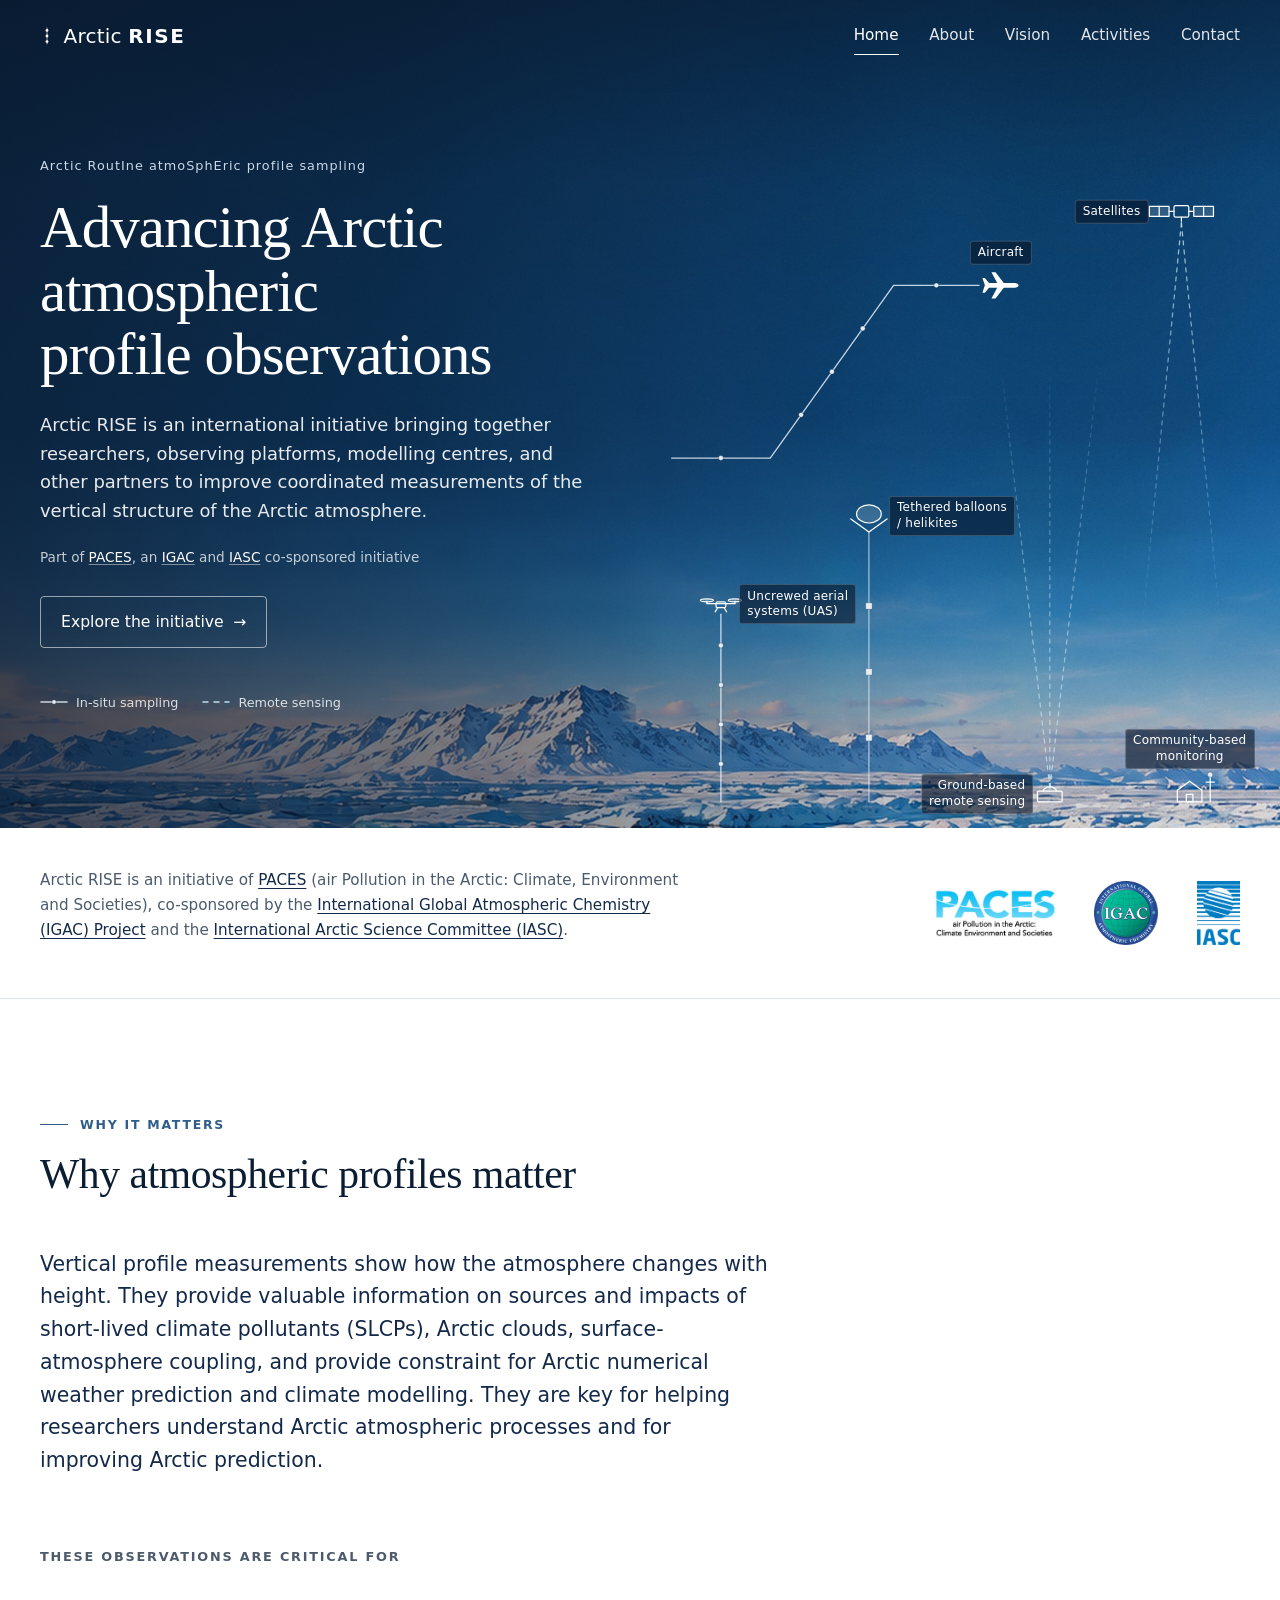
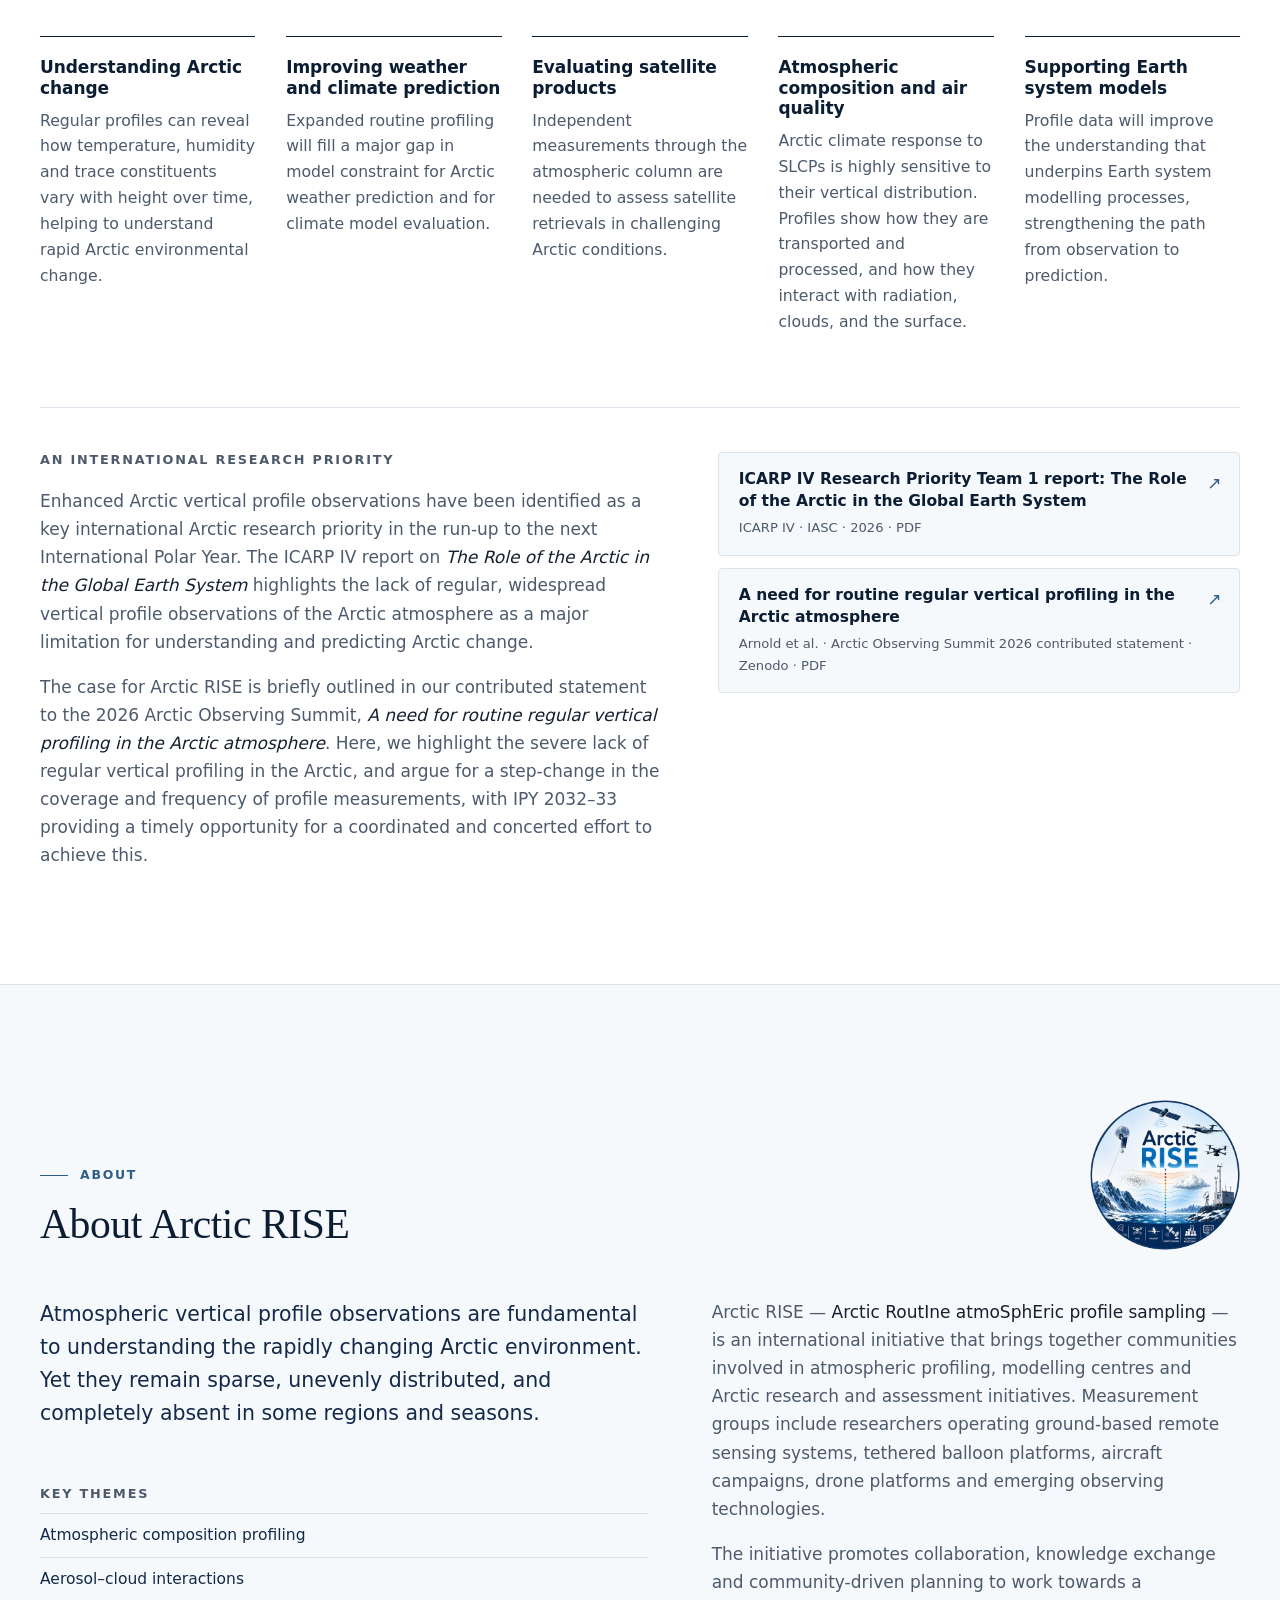
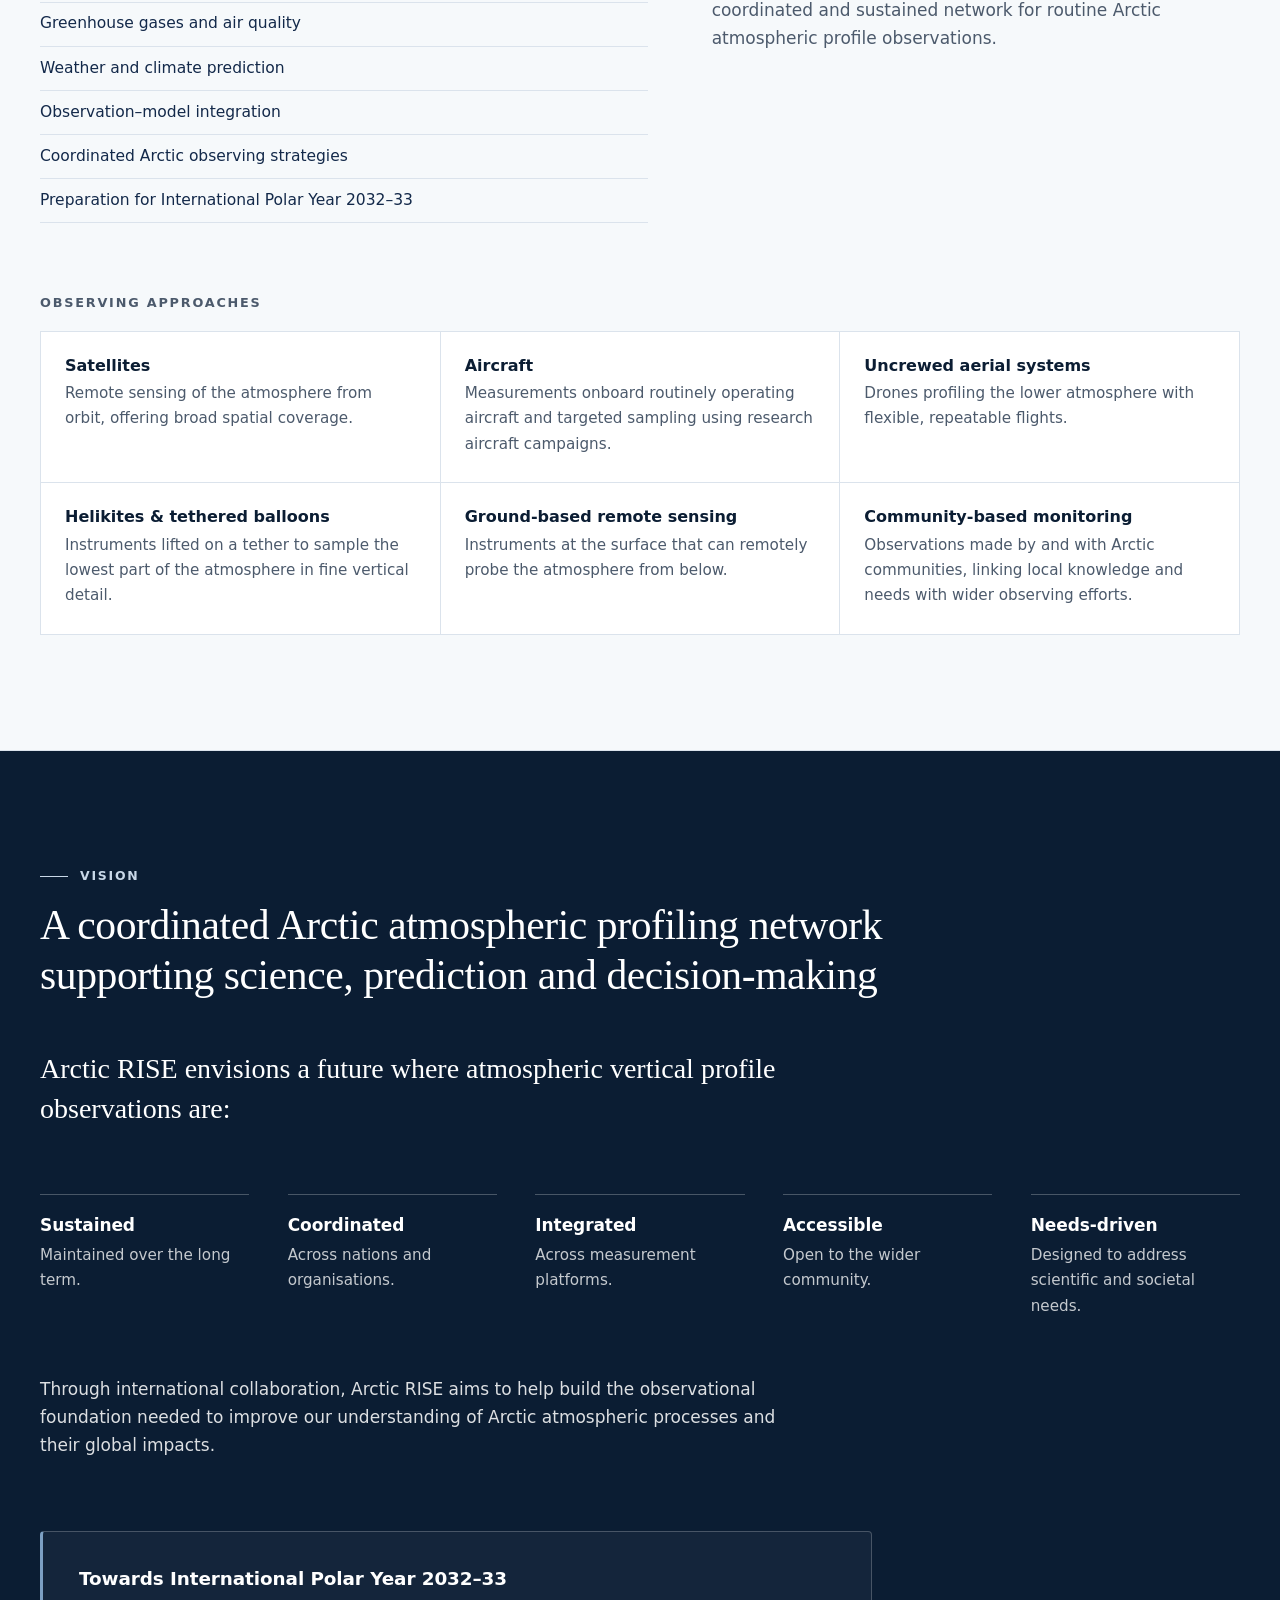
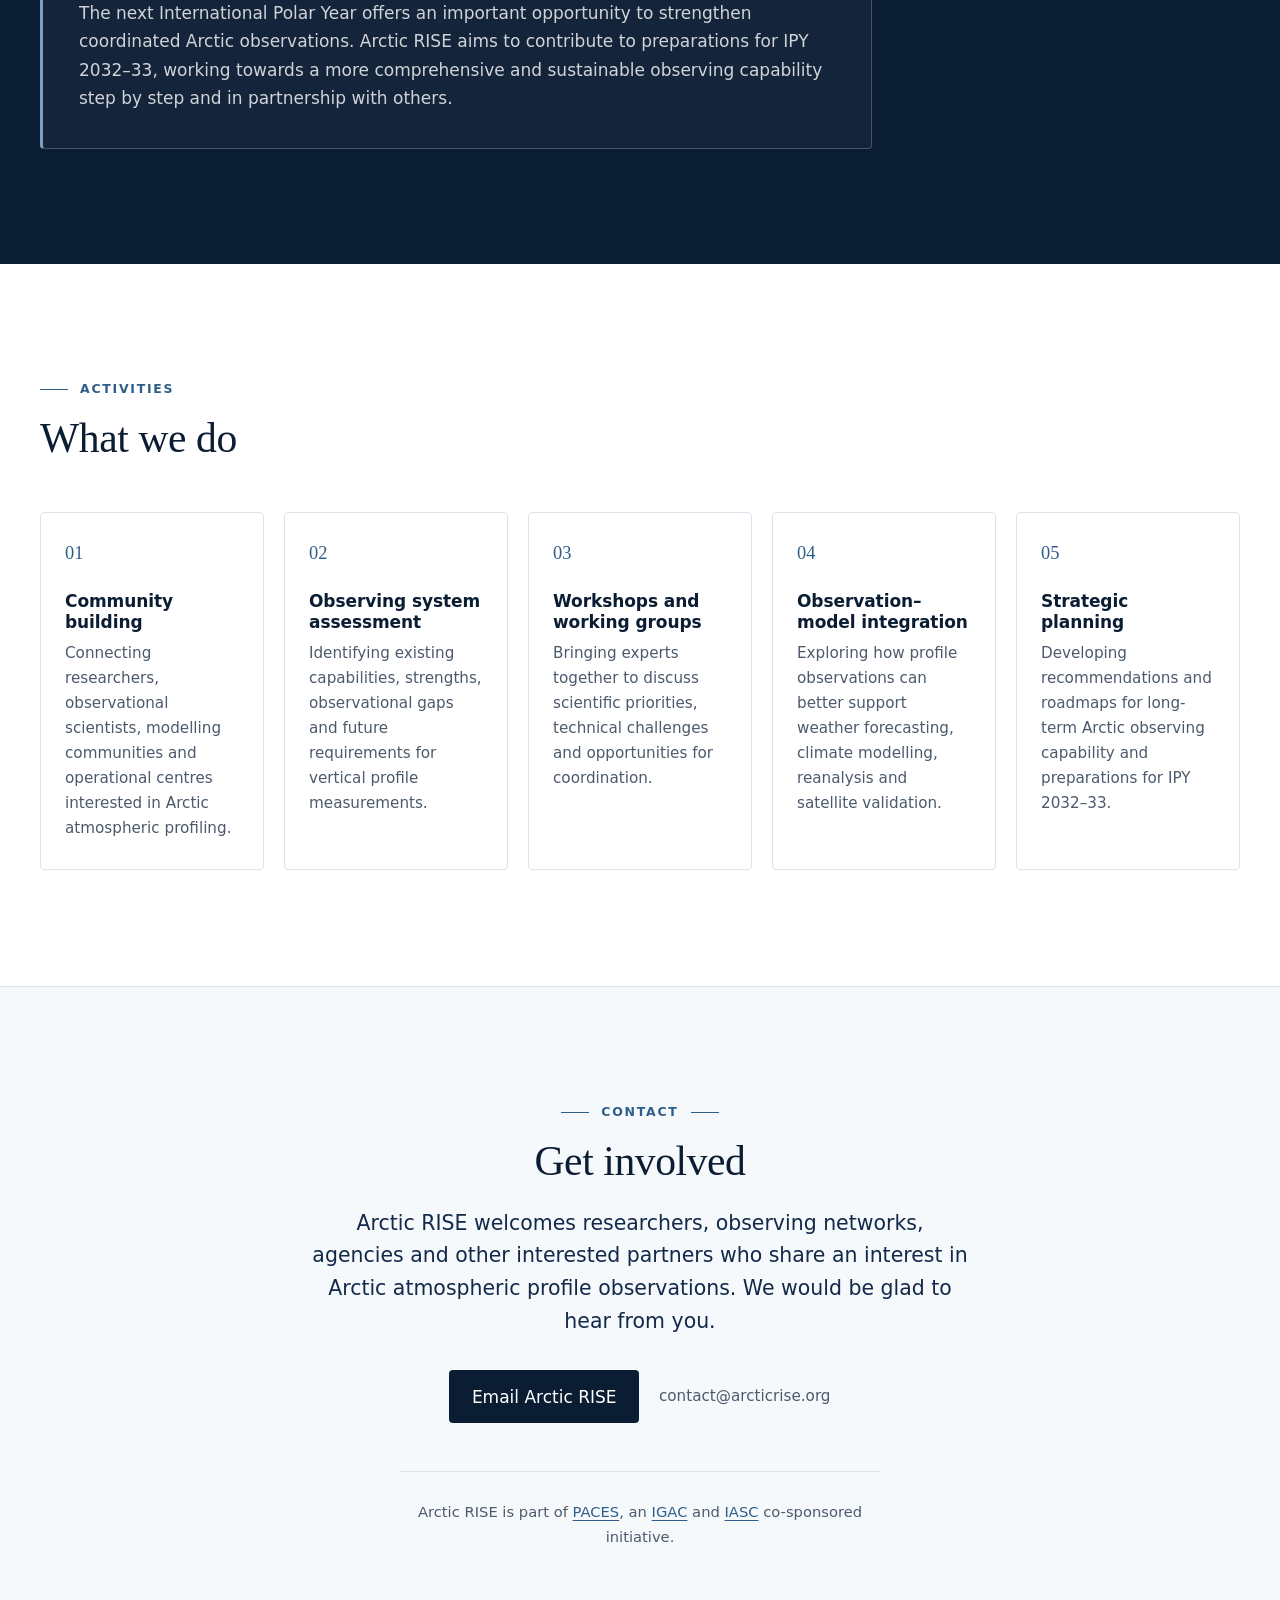
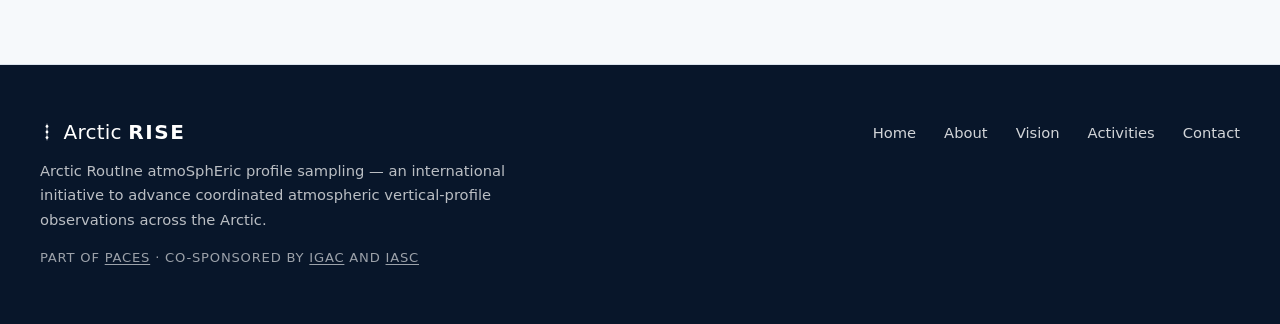
==== commit 37ed4d02: "Update index.html" ====
--- a/index.html
+++ b/index.html
@@ -248,7 +248,7 @@
           <h2 id="why-title">Why atmospheric profiles matter</h2>
         </header>
 
-        <p class="lead lead--narrow">Vertical profile measurements show how the atmosphere changes with height. They provide valuable information on sources and impacts of short-lived climate pollutants (SLCPs), Arctic clouds, surface-atmosphere coupling, and constraint for Arctic numerical weather prediction and climate modelling. They are key in helping researchers understand Arctic atmospheric processes and for Arctic prediction.</p>
+        <p class="lead lead--narrow">Vertical profile measurements show how the atmosphere changes with height. They provide valuable information on sources and impacts of short-lived climate pollutants (SLCPs), Arctic clouds, surface-atmosphere coupling, and provide constraint for Arctic numerical weather prediction and climate modelling. They are key for helping researchers understand Arctic atmospheric processes and for improving Arctic prediction.</p>
 
         <h3 class="subhead">These observations are critical for</h3>
         <ul class="feature-grid">
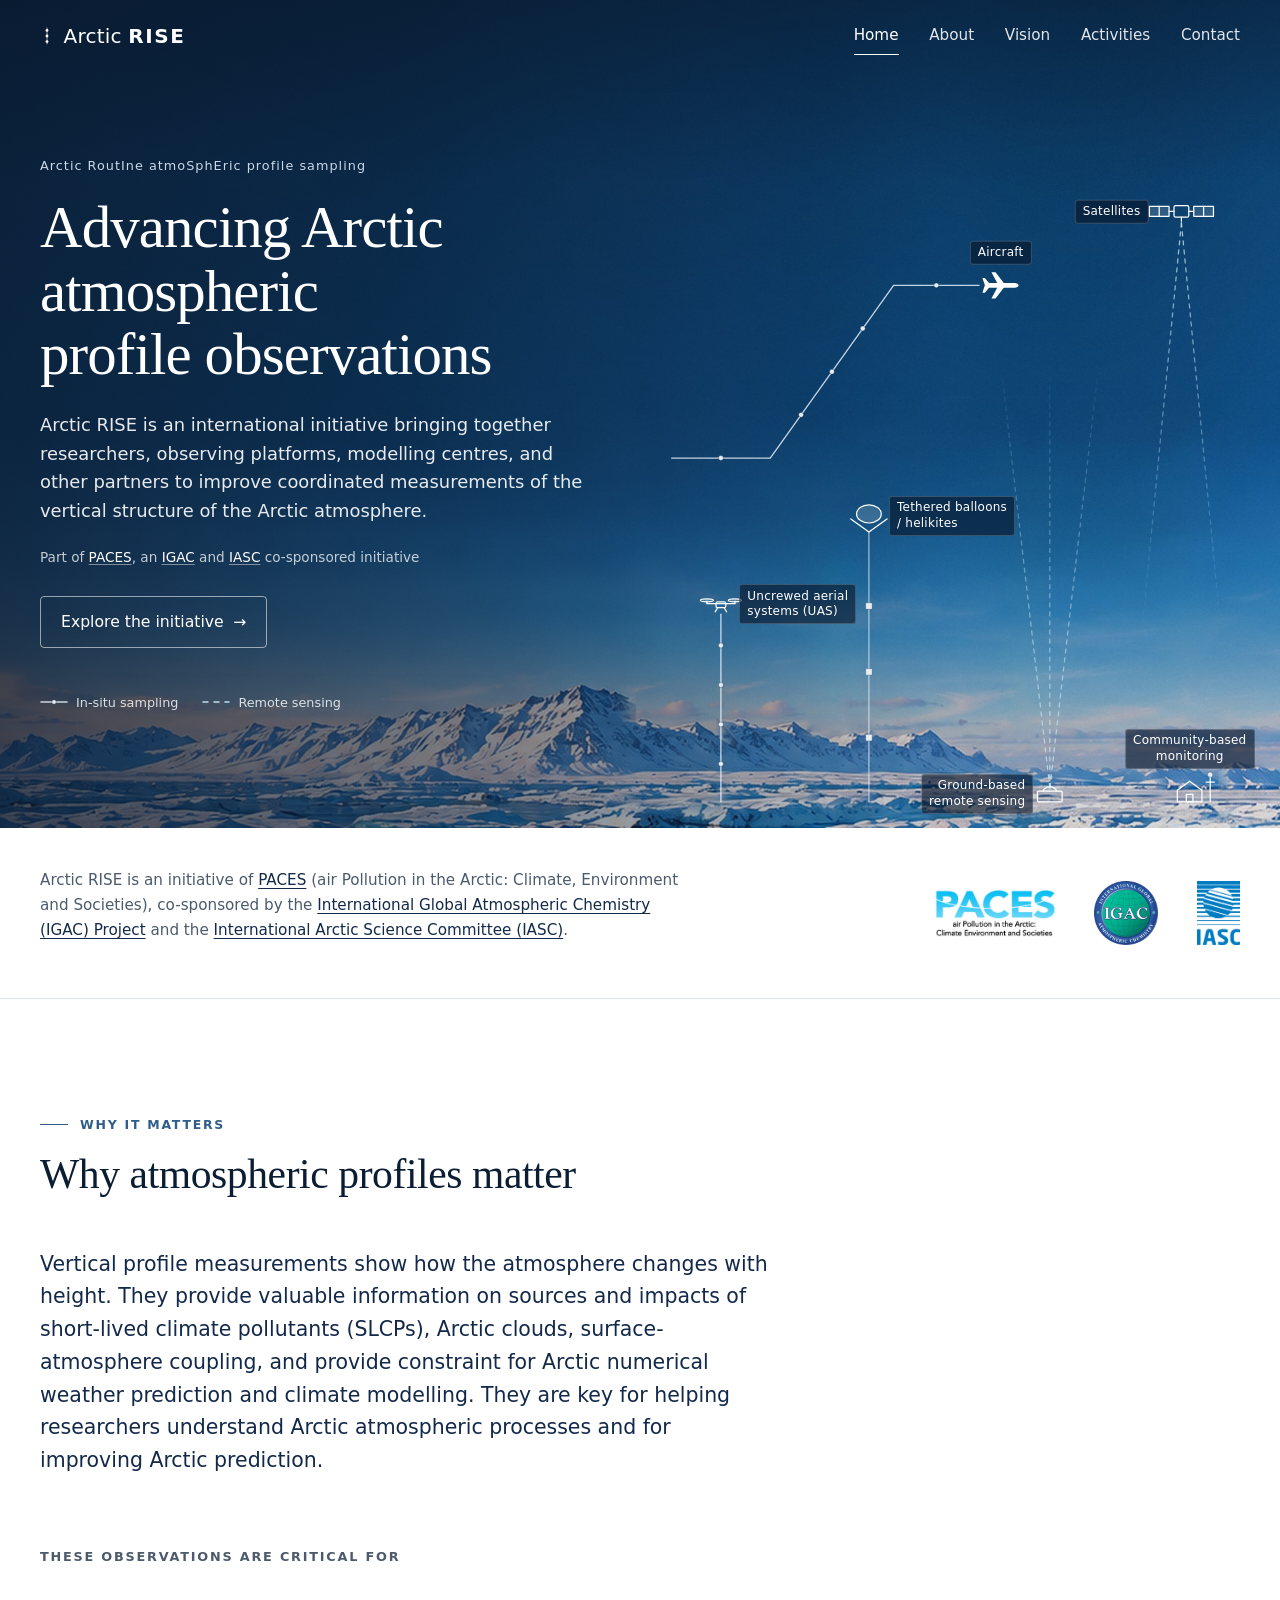
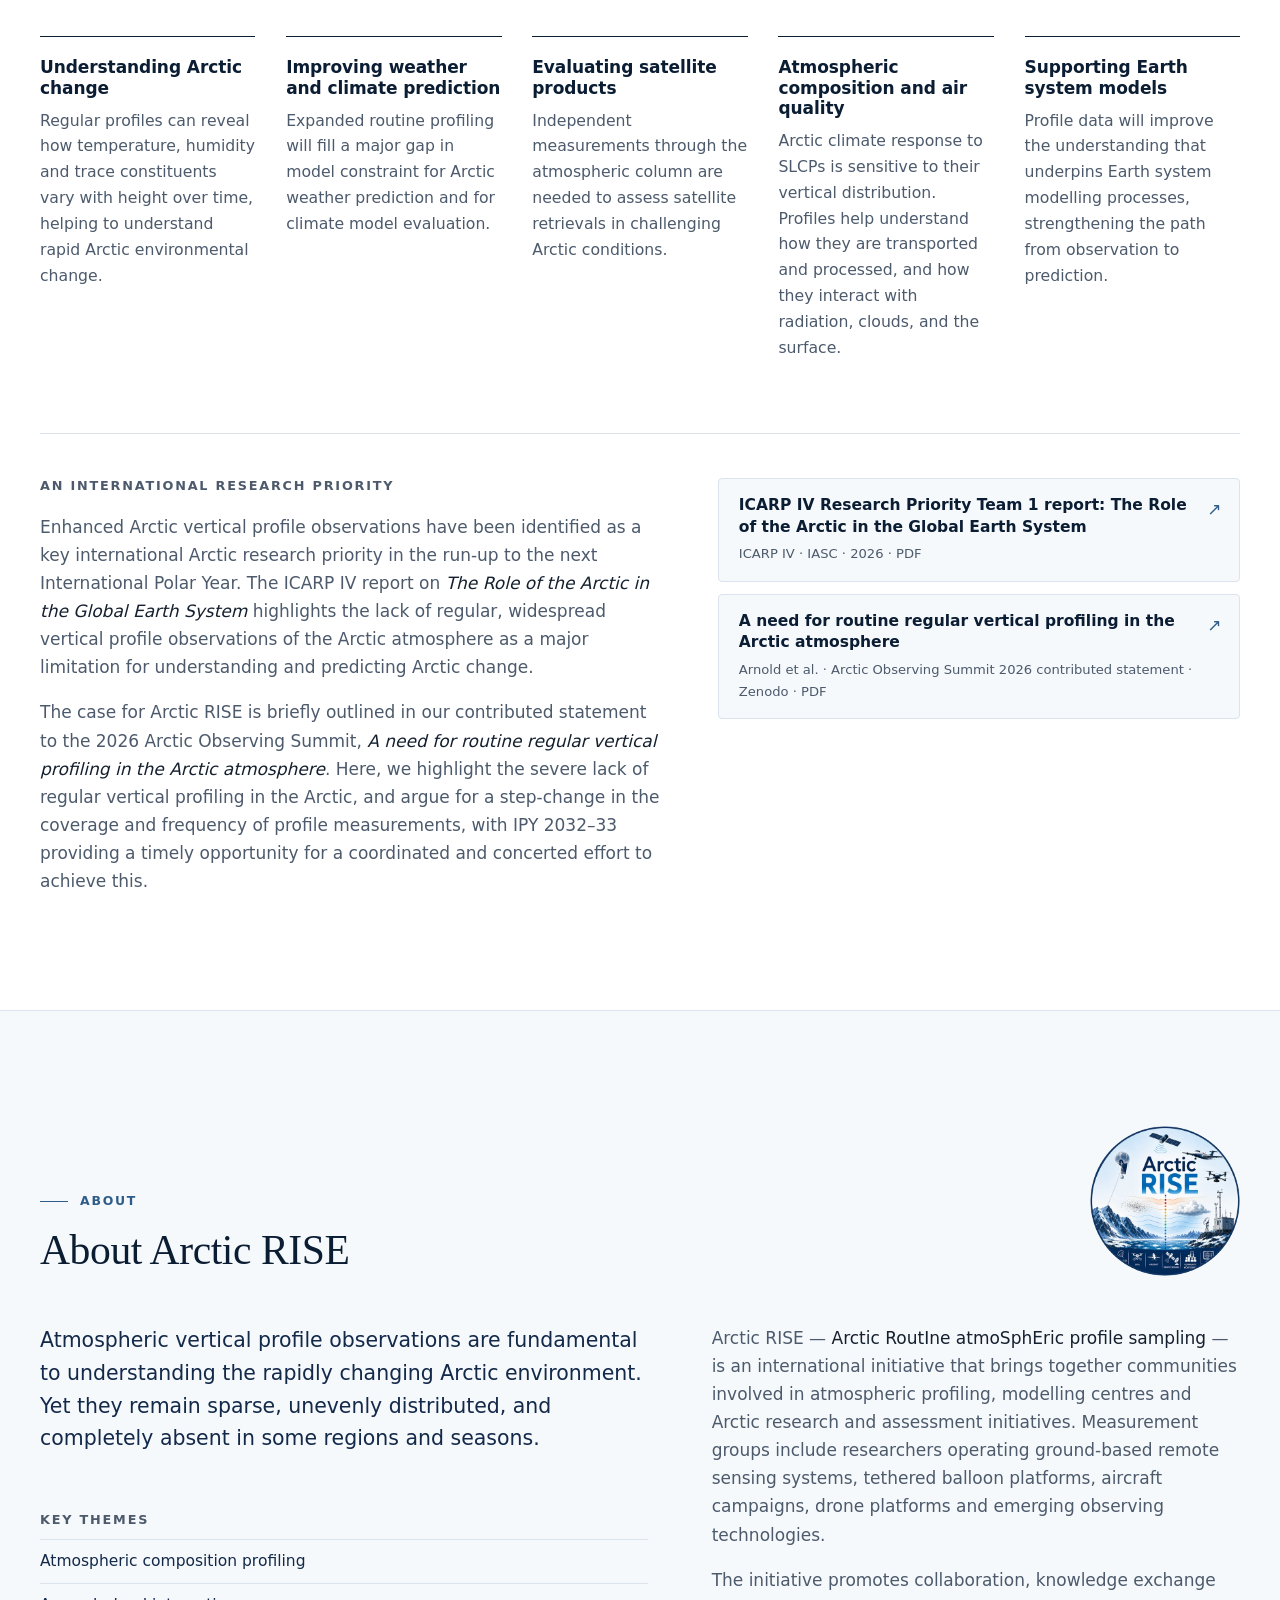
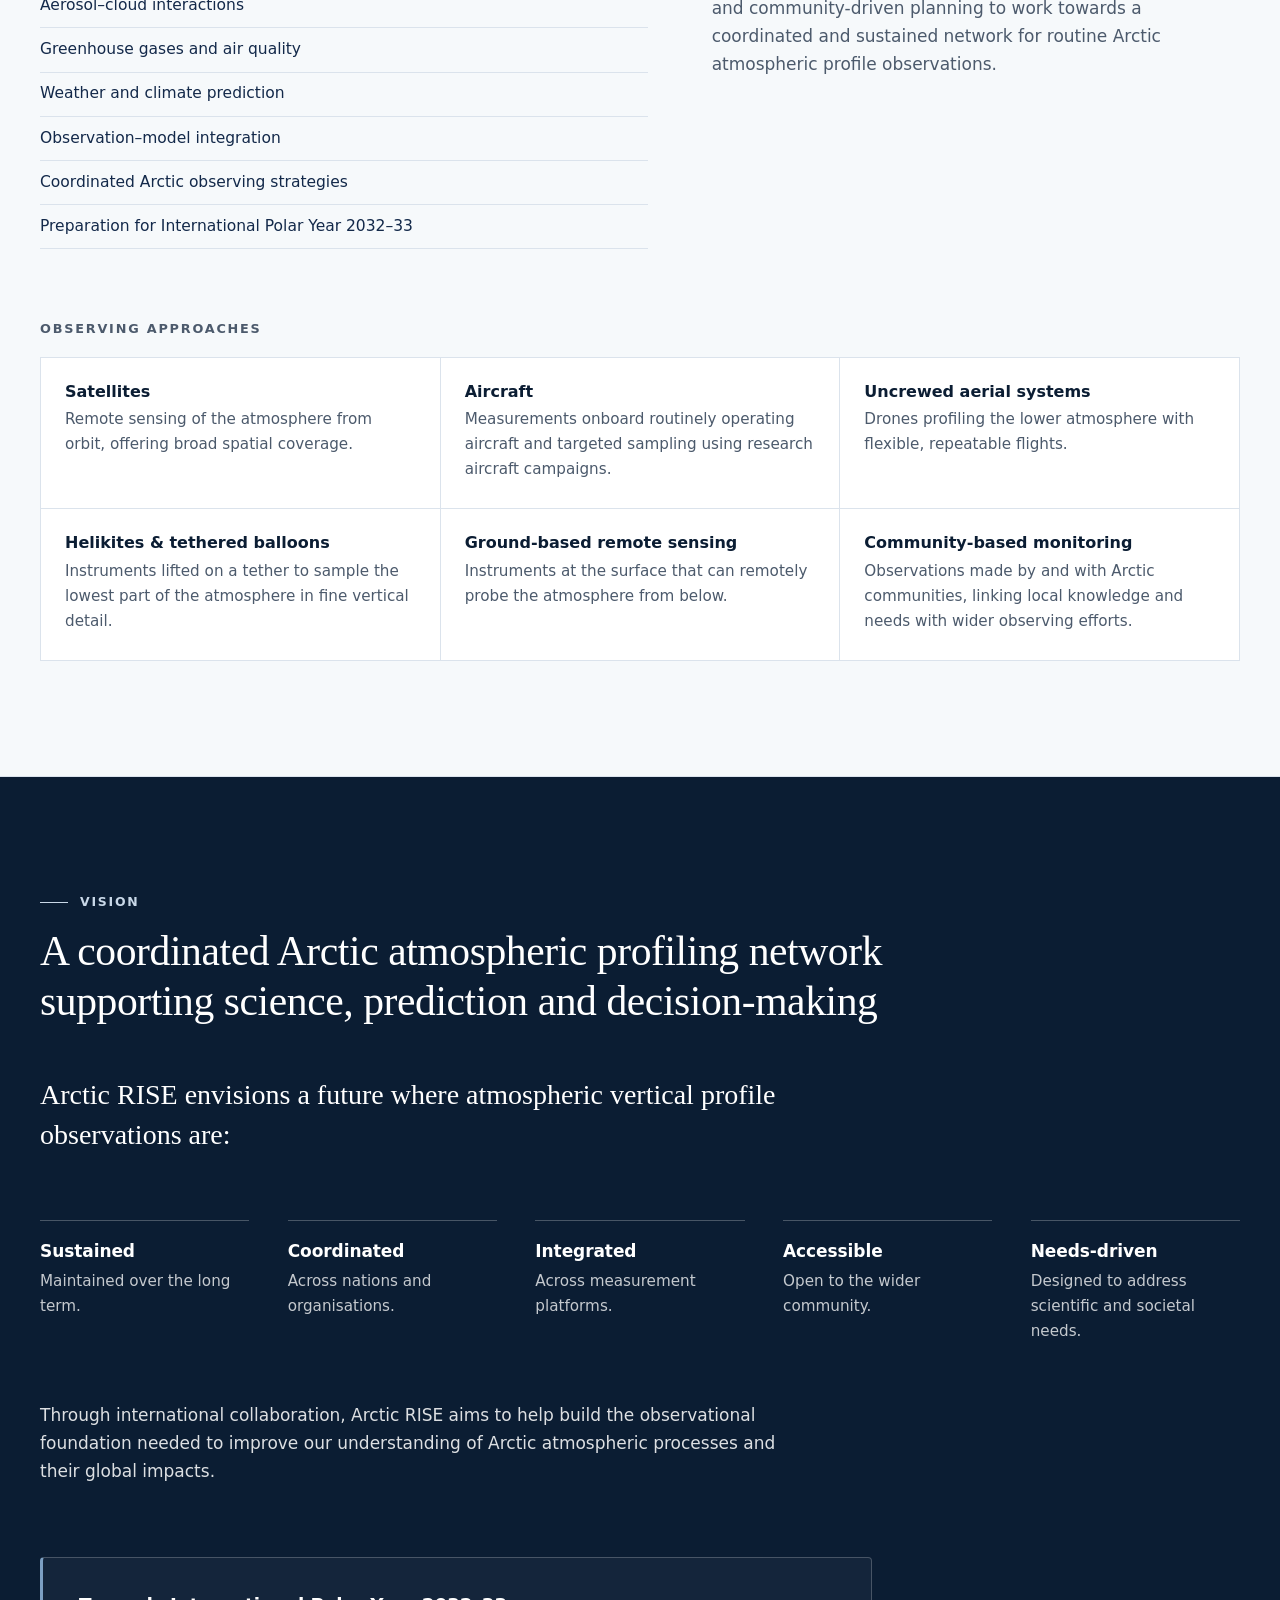
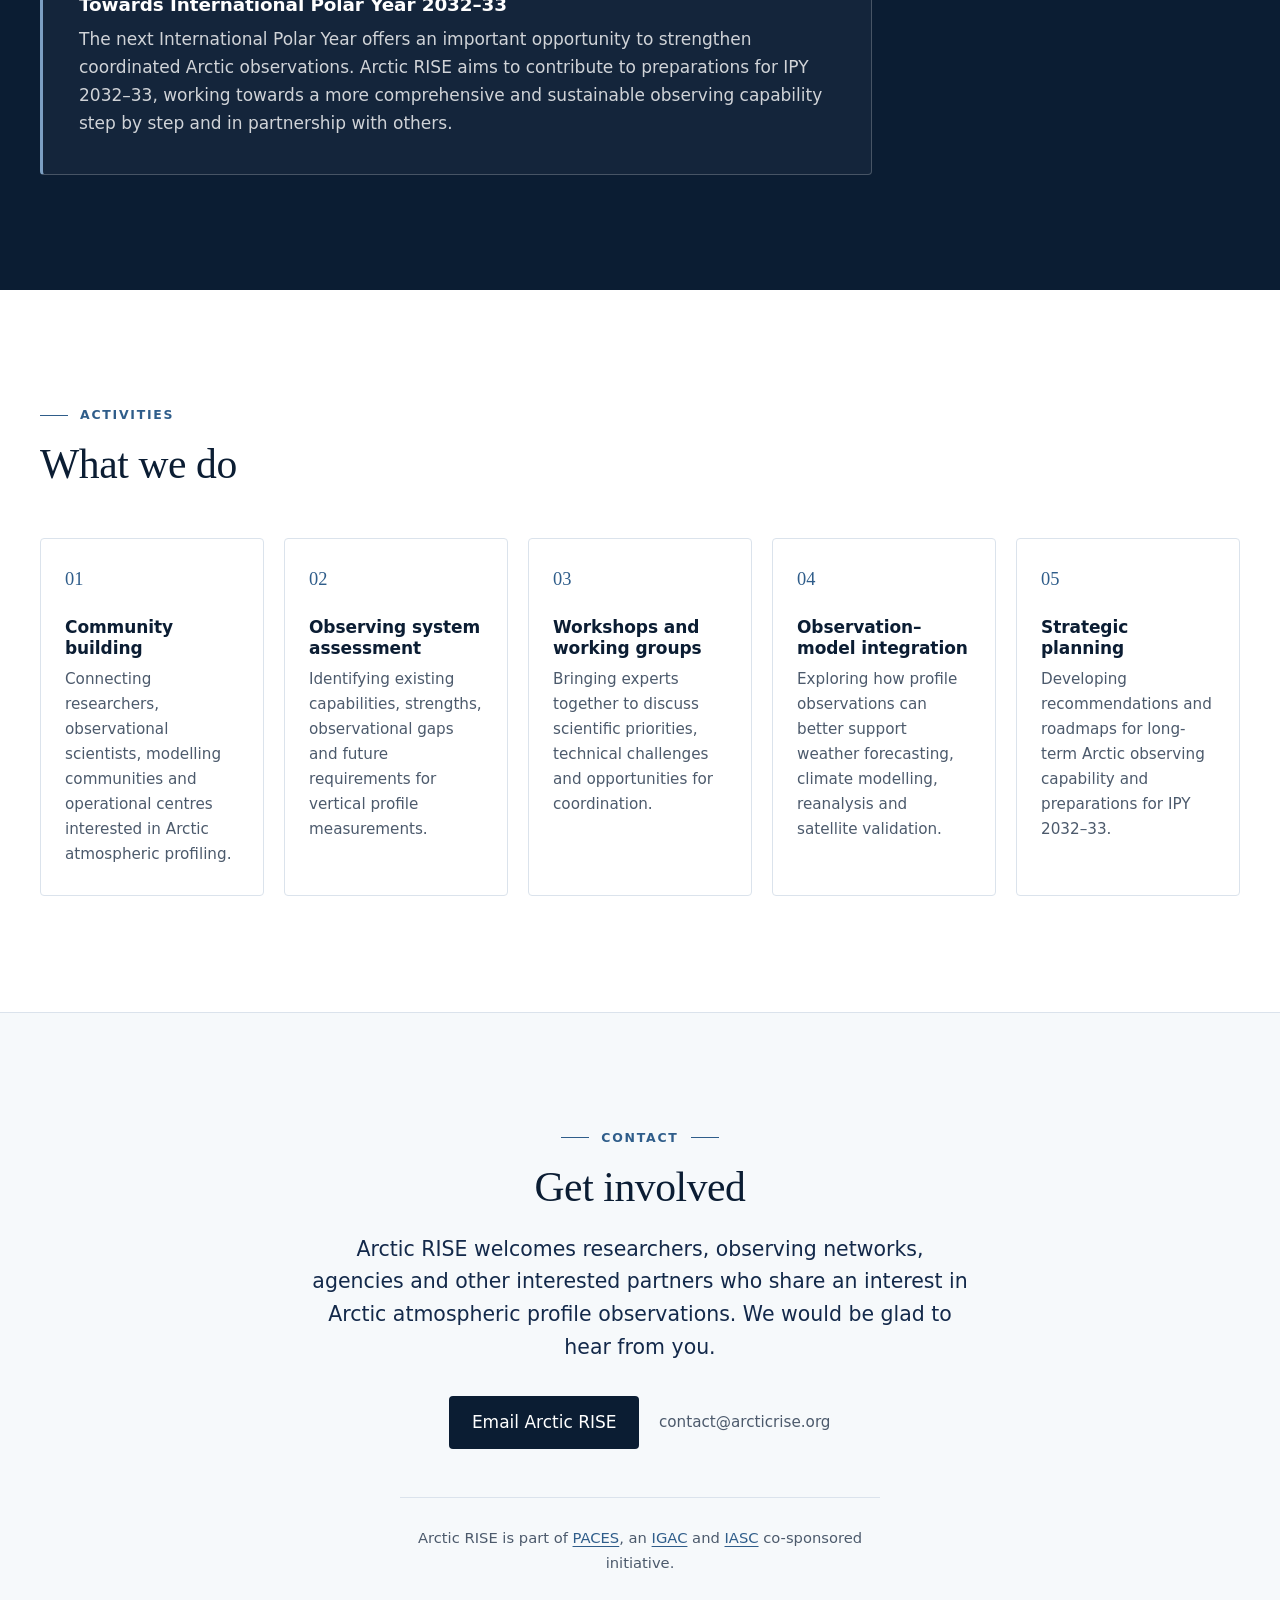
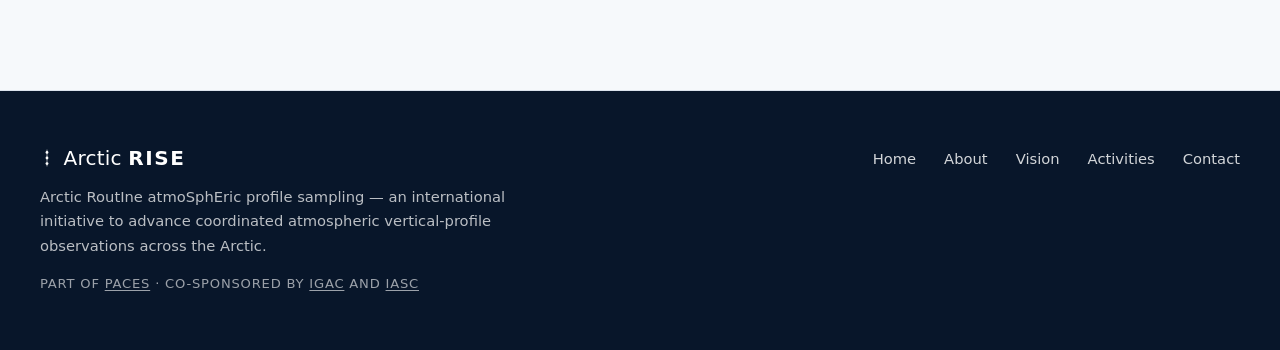
==== commit c99da06f: "Update index.html" ====
--- a/index.html
+++ b/index.html
@@ -266,7 +266,7 @@
           </li>
           <li class="feature">
             <h3>Atmospheric composition and air quality</h3>
-            <p> Arctic climate response to SLCPs is highly sensitive to their vertical distribution. Profiles show how they are transported and processed, and how they interact with radiation, clouds, and the surface. </p>
+            <p> Arctic climate response to SLCPs is sensitive to their vertical distribution. Profiles help understand how they are transported and processed, and how they interact with radiation, clouds, and the surface. </p>
           </li>
           <li class="feature">
             <h3>Supporting Earth system models</h3>
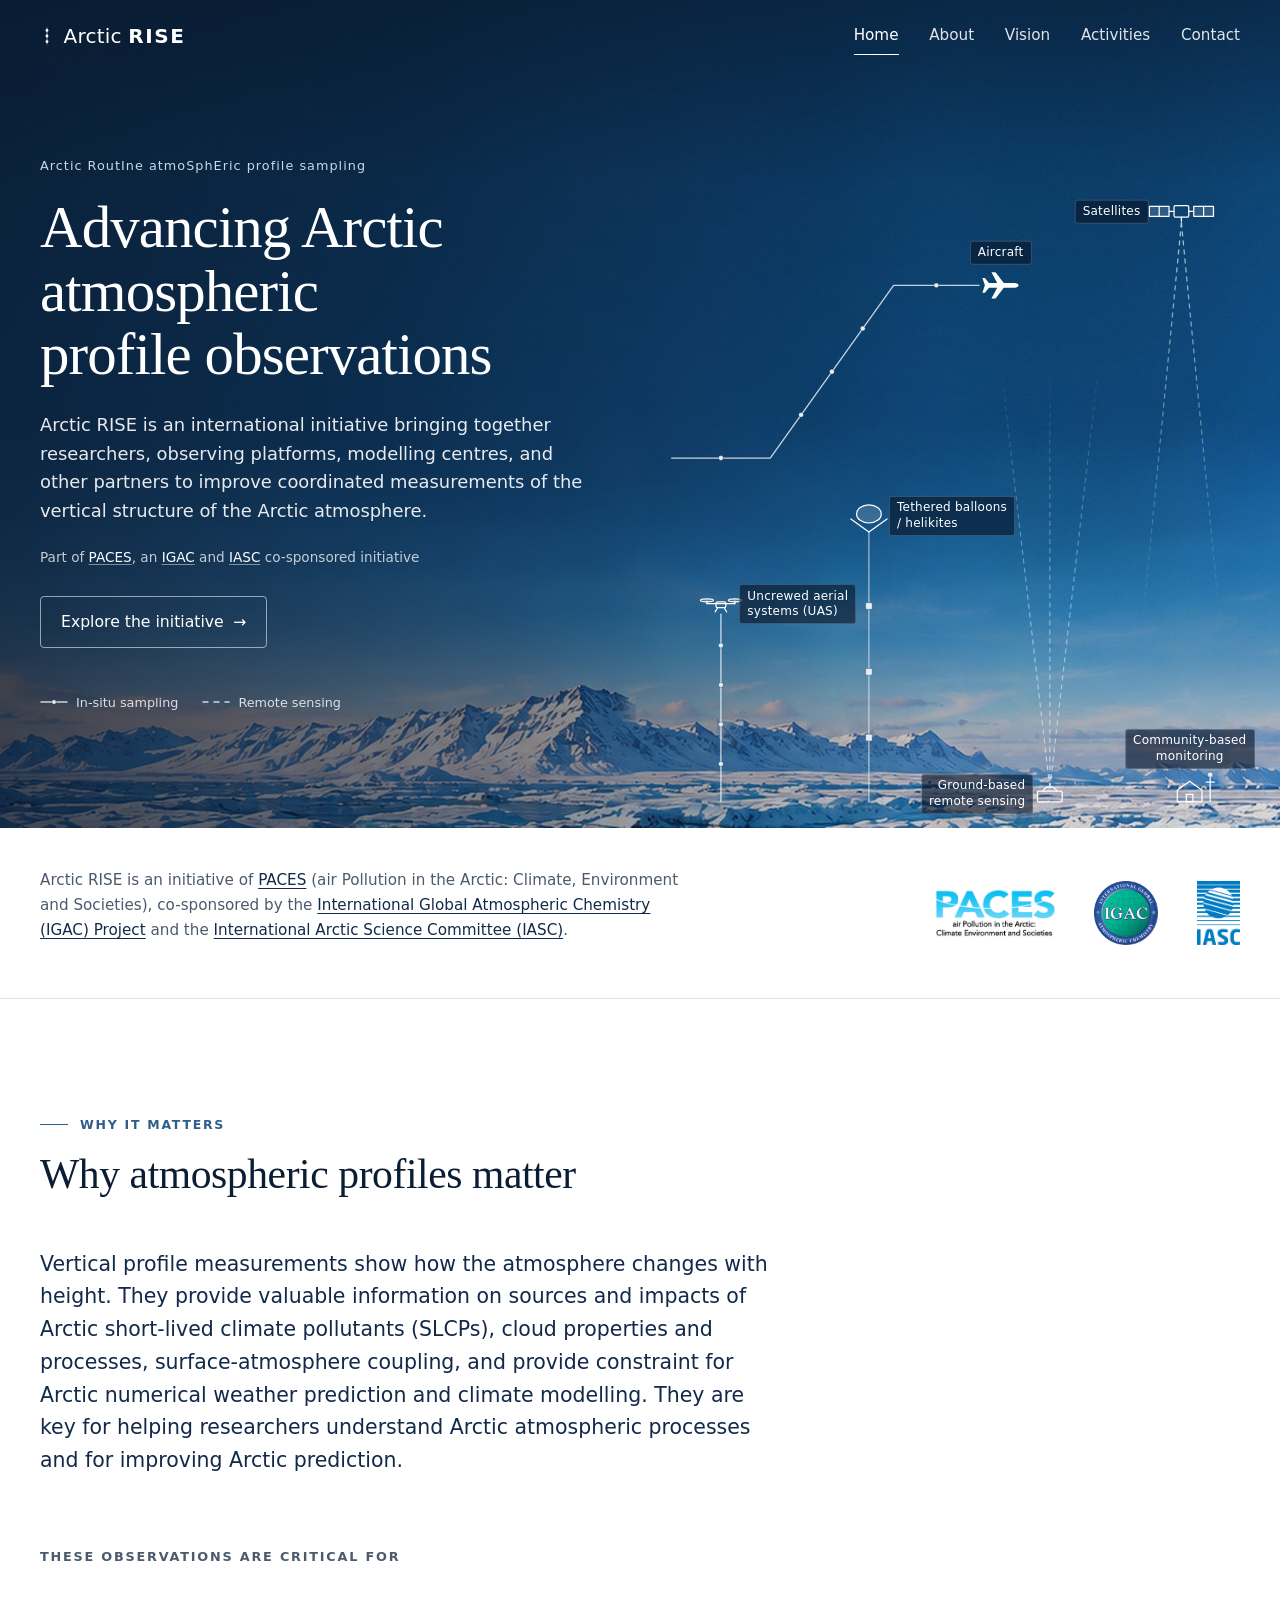
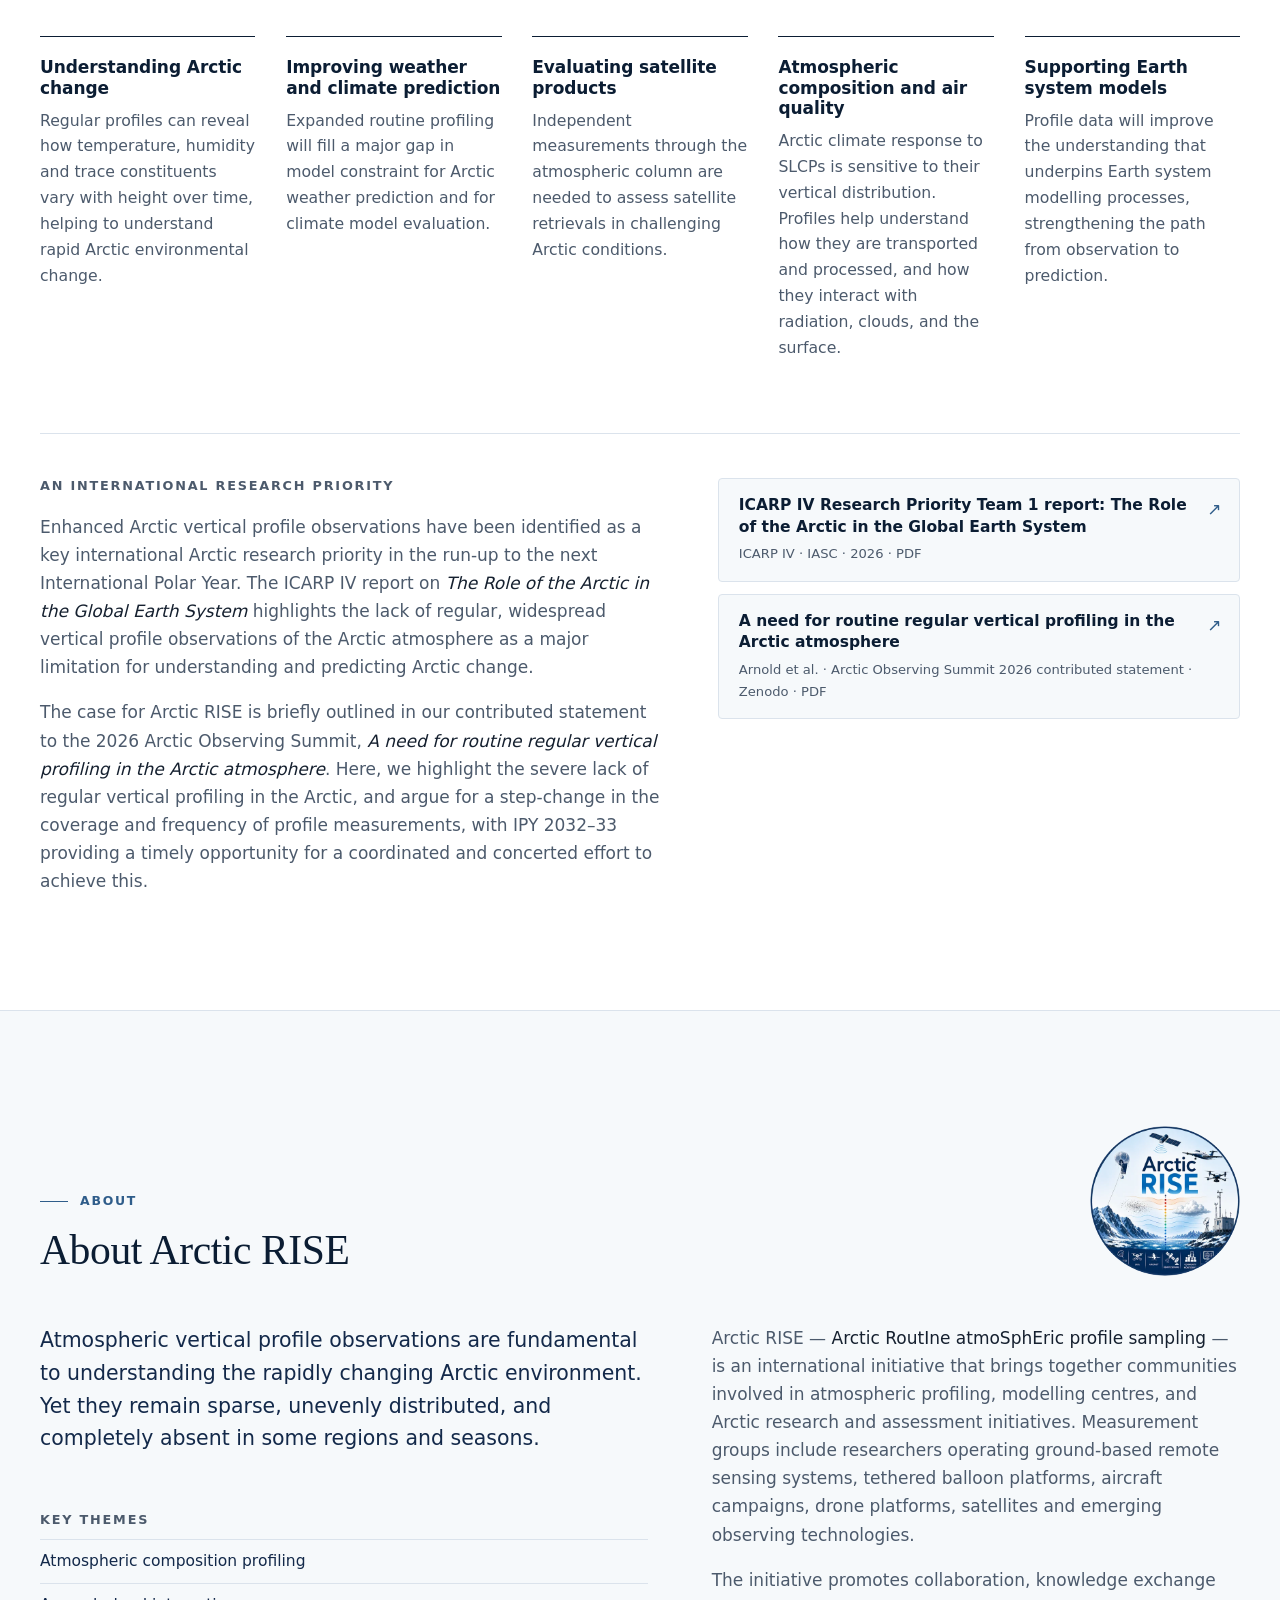
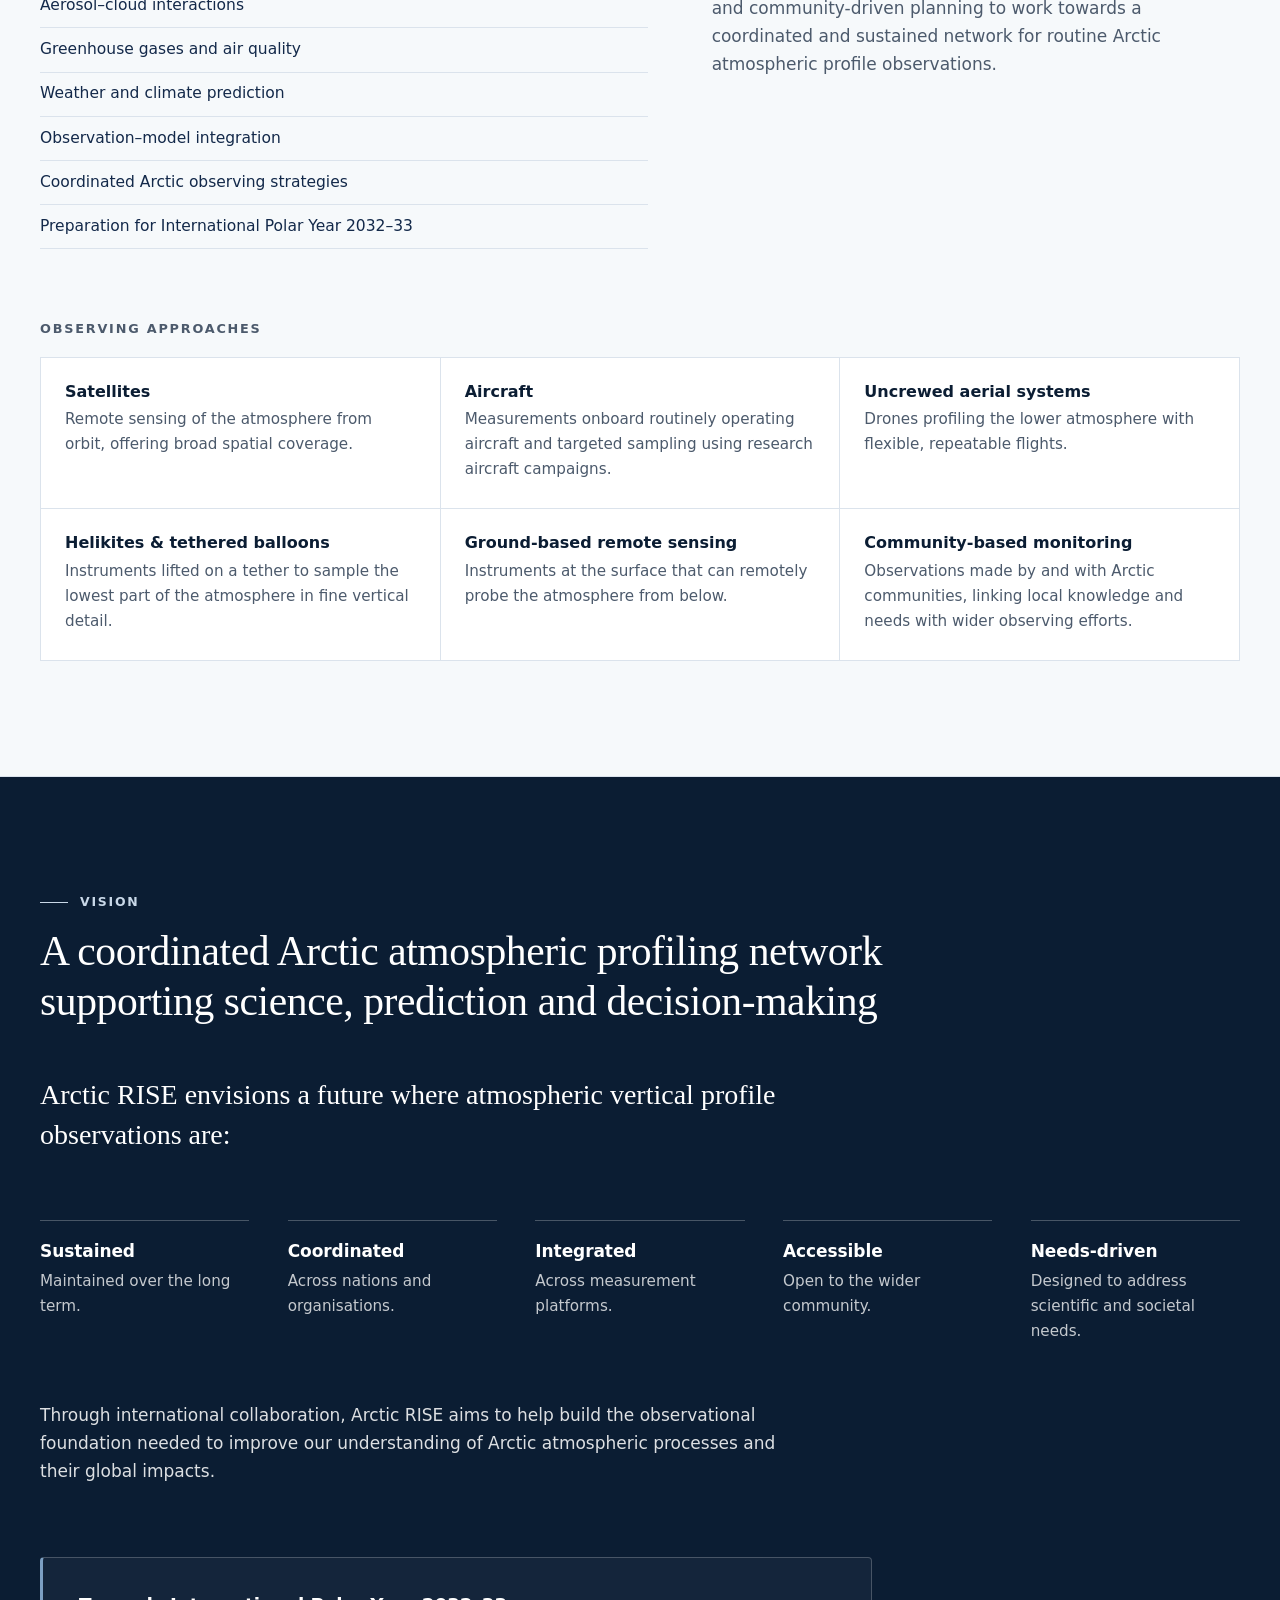
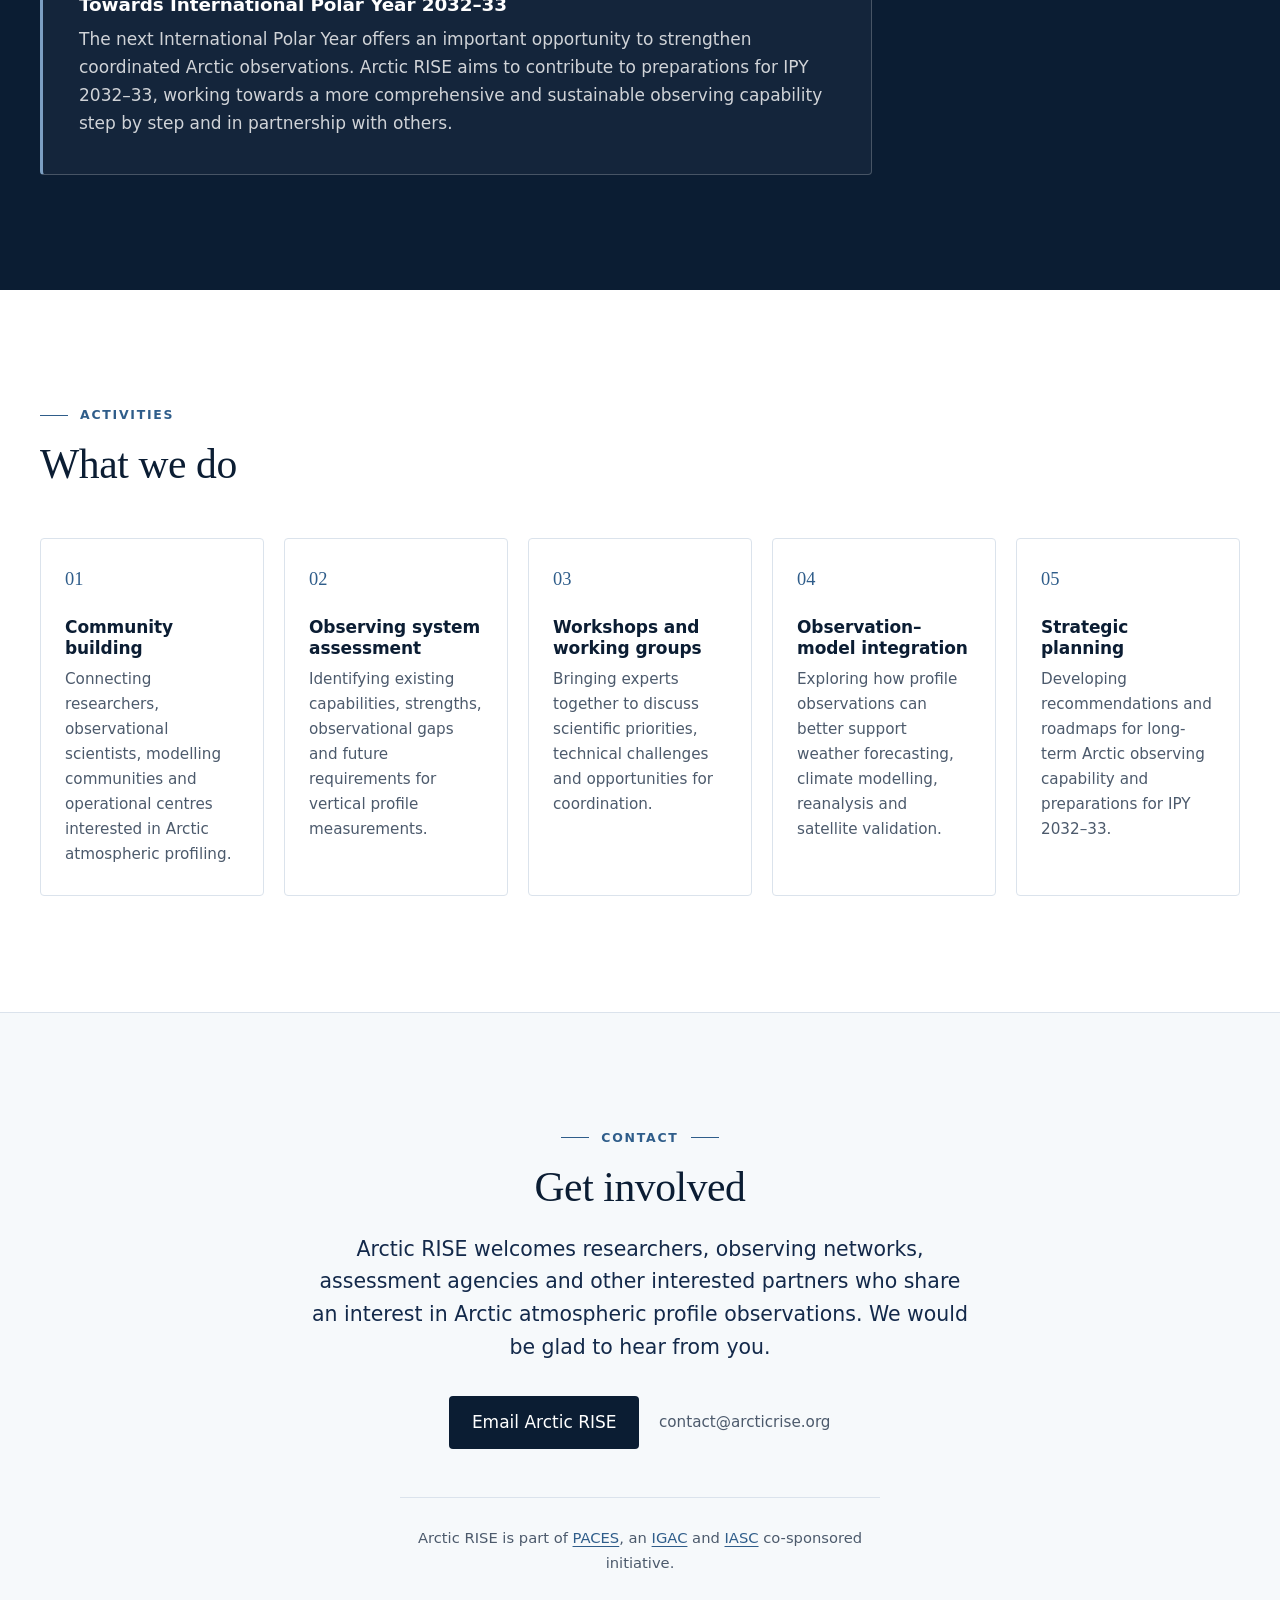
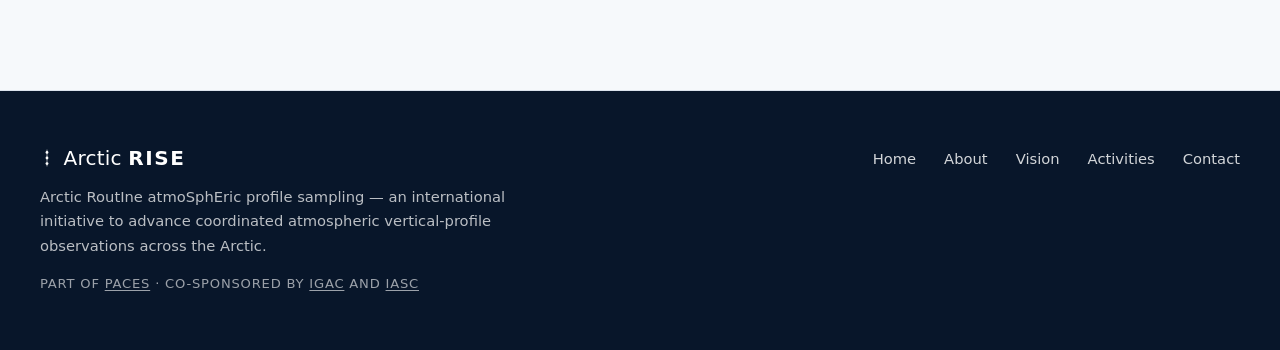
==== commit 897ff13a: "Update index.html" ====
--- a/index.html
+++ b/index.html
@@ -248,7 +248,7 @@
           <h2 id="why-title">Why atmospheric profiles matter</h2>
         </header>
 
-        <p class="lead lead--narrow">Vertical profile measurements show how the atmosphere changes with height. They provide valuable information on sources and impacts of short-lived climate pollutants (SLCPs), Arctic clouds, surface-atmosphere coupling, and provide constraint for Arctic numerical weather prediction and climate modelling. They are key for helping researchers understand Arctic atmospheric processes and for improving Arctic prediction.</p>
+        <p class="lead lead--narrow">Vertical profile measurements show how the atmosphere changes with height. They provide valuable information on sources and impacts of Arctic short-lived climate pollutants (SLCPs), cloud properties and processes, surface-atmosphere coupling, and provide constraint for Arctic numerical weather prediction and climate modelling. They are key for helping researchers understand Arctic atmospheric processes and for improving Arctic prediction.</p>
 
         <h3 class="subhead">These observations are critical for</h3>
         <ul class="feature-grid">
@@ -320,7 +320,7 @@
         <div class="split split--about">
           <p class="lead">Atmospheric vertical profile observations are fundamental to understanding the rapidly changing Arctic environment. Yet they remain sparse, unevenly distributed, and completely absent in some regions and seasons.</p>
           <div class="prose">
-            <p>Arctic RISE — <em>Arctic RoutIne atmoSphEric profile sampling</em> — is an international initiative that brings together communities involved in atmospheric profiling, modelling centres and Arctic research and assessment initiatives. Measurement groups include researchers operating ground-based remote sensing systems, tethered balloon platforms, aircraft campaigns, drone platforms and emerging observing technologies.</p>
+            <p>Arctic RISE — <em>Arctic RoutIne atmoSphEric profile sampling</em> — is an international initiative that brings together communities involved in atmospheric profiling, modelling centres, and Arctic research and assessment initiatives. Measurement groups include researchers operating ground-based remote sensing systems, tethered balloon platforms, aircraft campaigns, drone platforms, satellites and emerging observing technologies.</p>
             <p>The initiative promotes collaboration, knowledge exchange and community-driven planning to work towards a coordinated and sustained network for routine Arctic atmospheric profile observations.</p>
           </div>
           <div class="about-themes">
@@ -429,7 +429,7 @@
       <div class="container contact">
         <p class="eyebrow">Contact</p>
         <h2 id="contact-title">Get involved</h2>
-        <p class="lead">Arctic RISE welcomes researchers, observing networks, agencies and other interested partners who share an interest in Arctic atmospheric profile observations. We would be glad to hear from you.</p>
+        <p class="lead">Arctic RISE welcomes researchers, observing networks, assessment agencies and other interested partners who share an interest in Arctic atmospheric profile observations. We would be glad to hear from you.</p>
         <p class="contact__action" hidden>
           <a class="button" id="contact-email-link" href="#contact">Email Arctic RISE</a>
           <span class="contact__address" id="contact-email-text"></span>
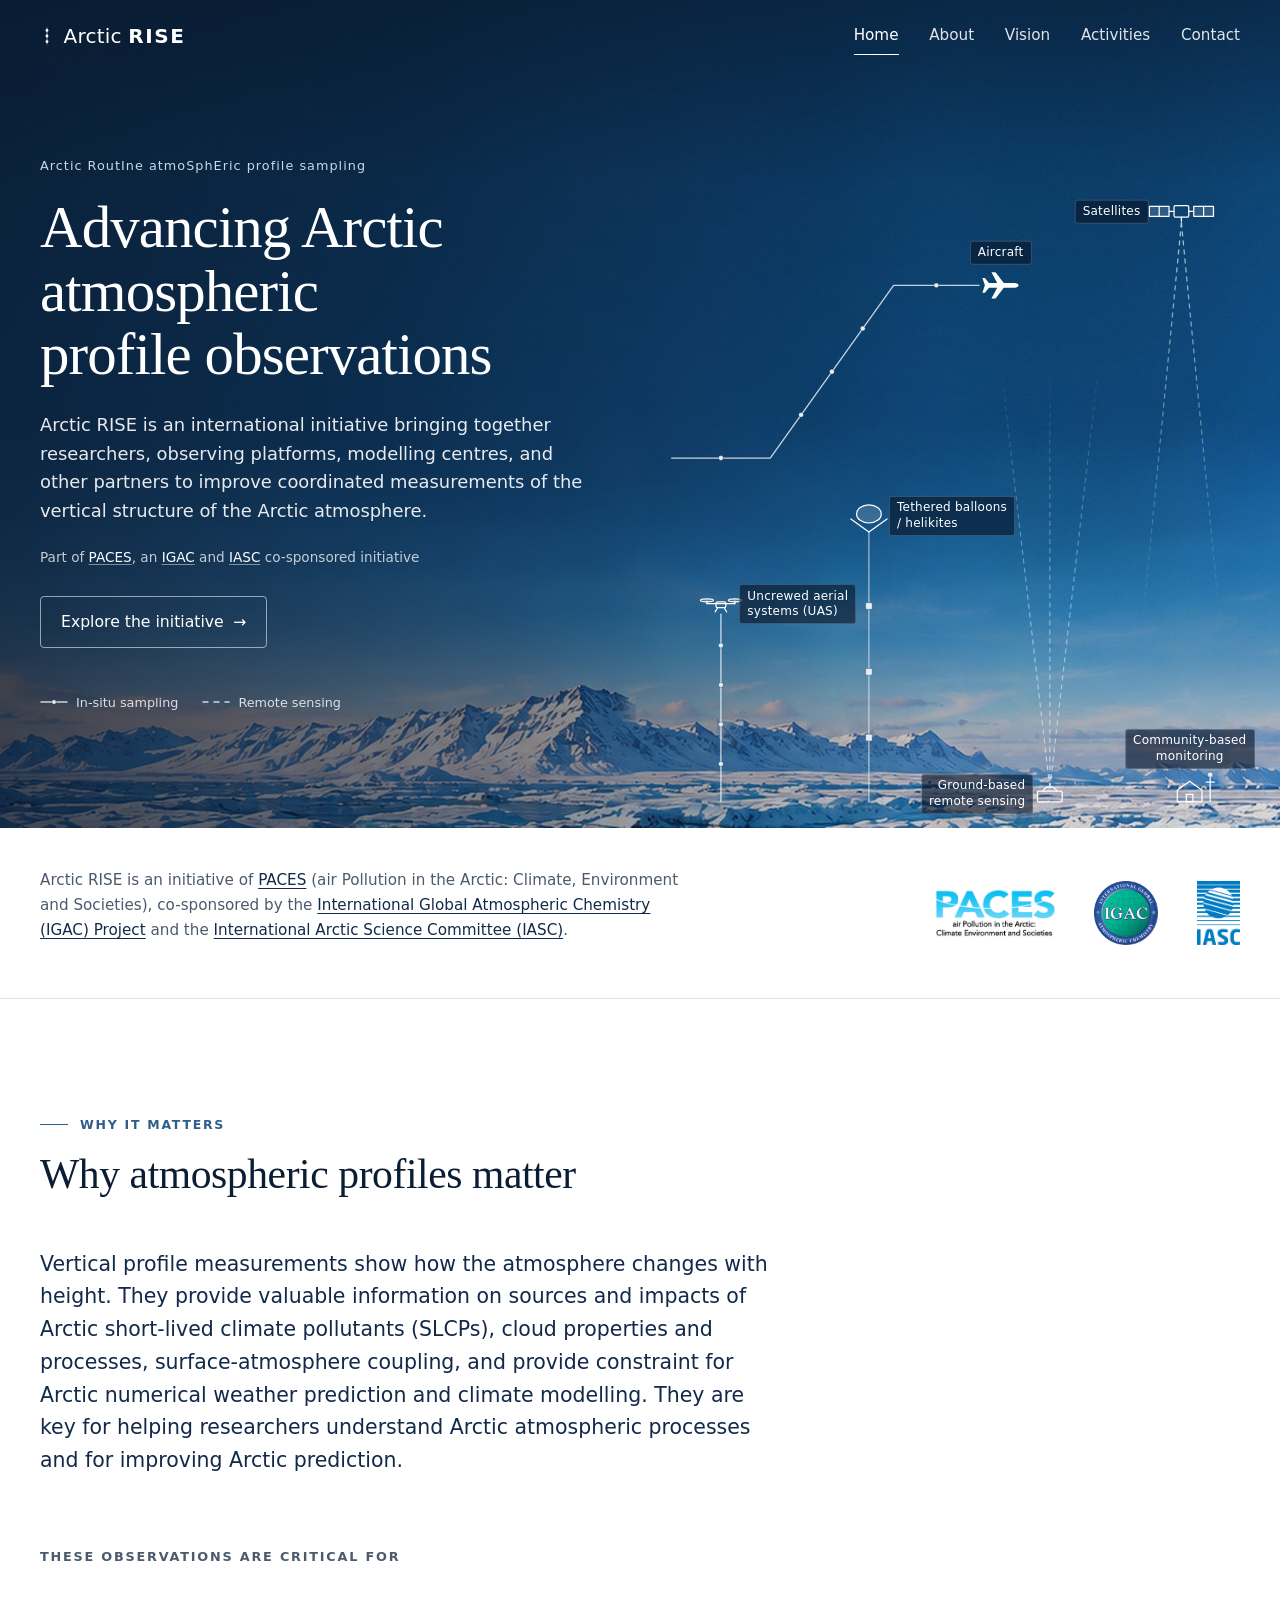
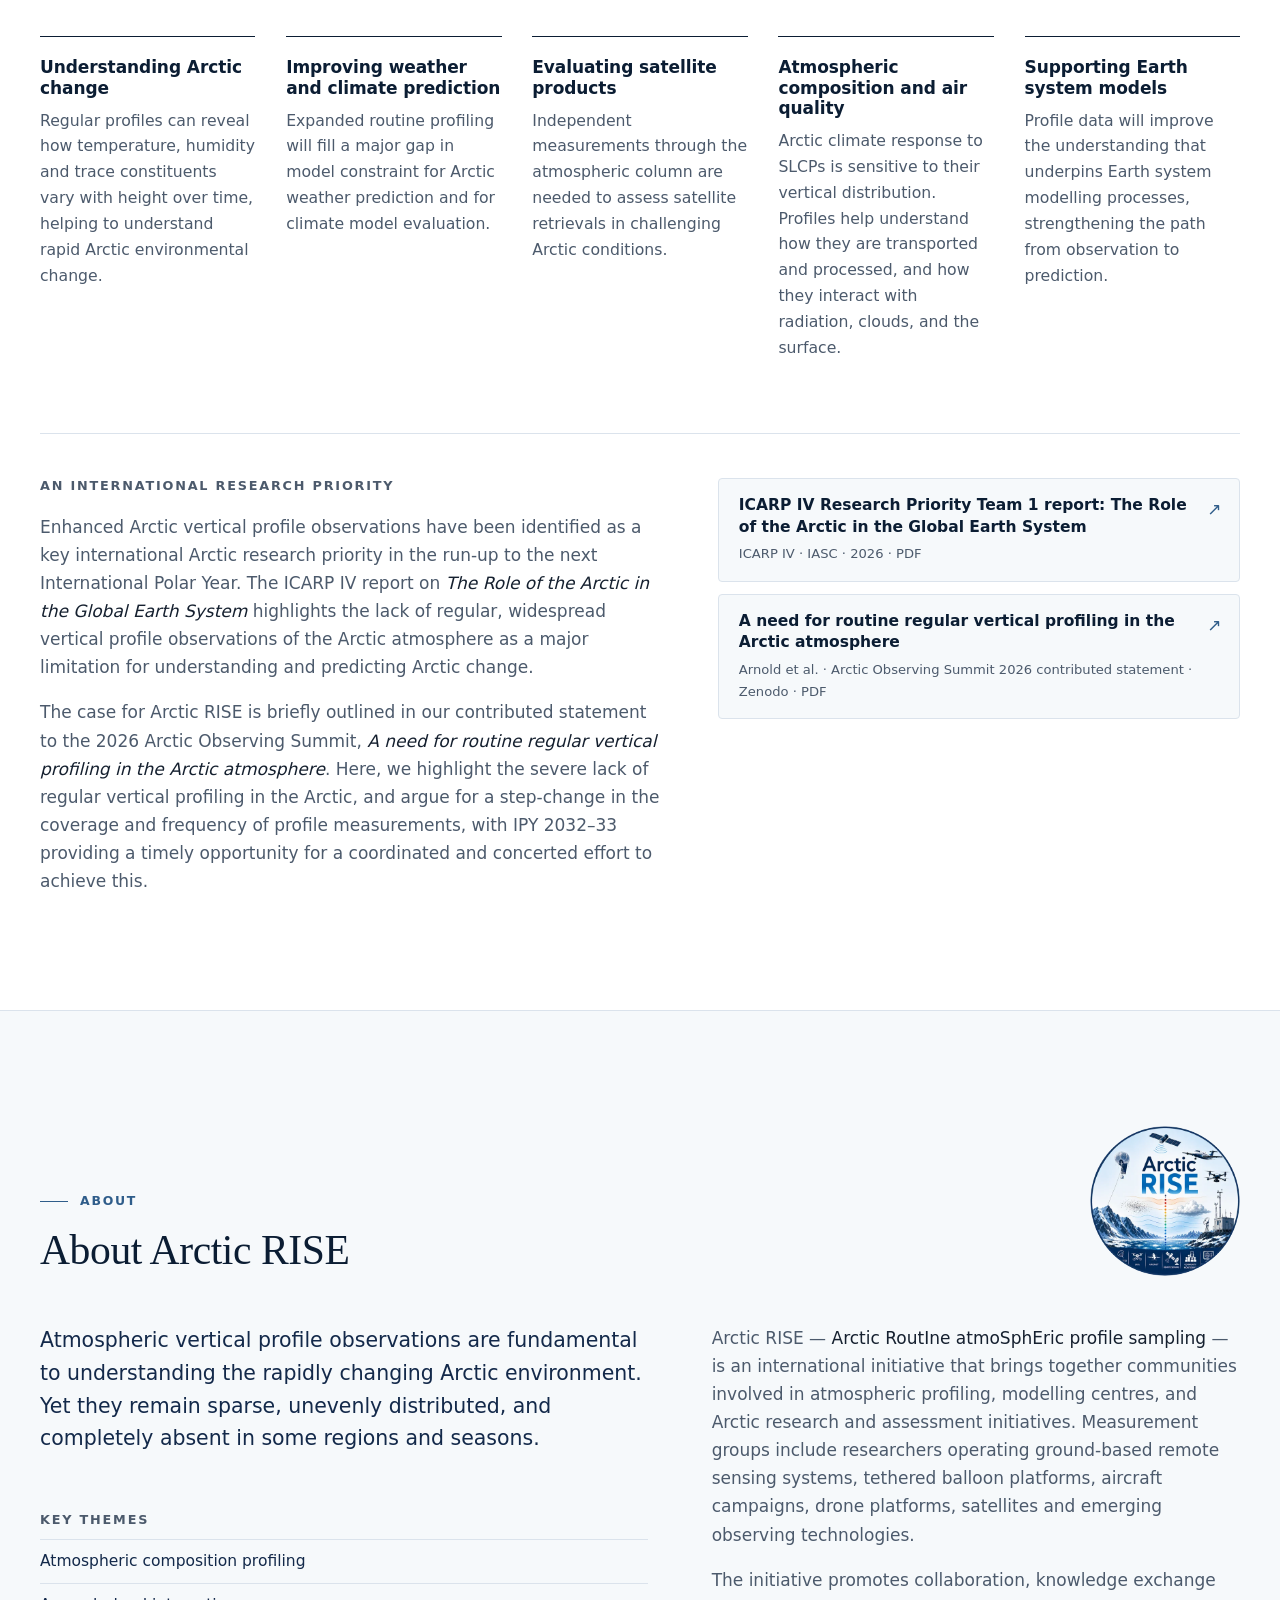
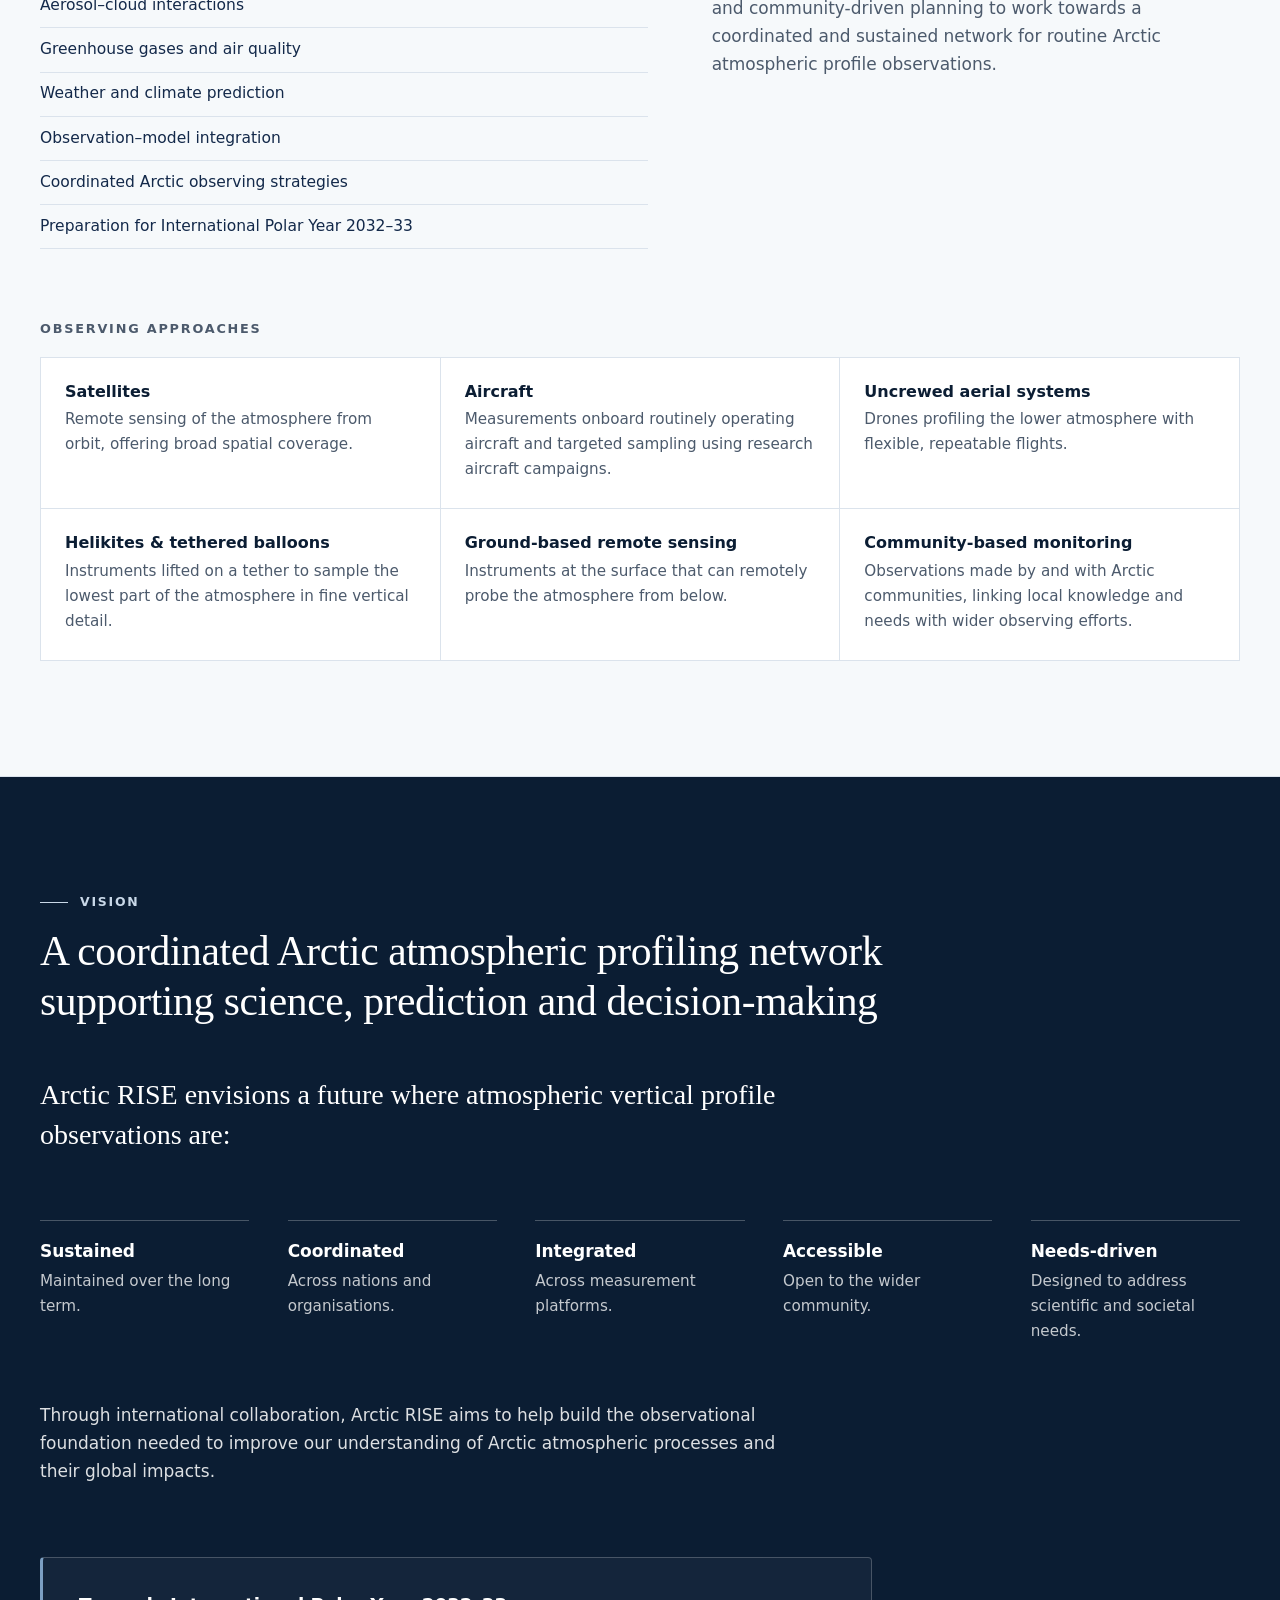
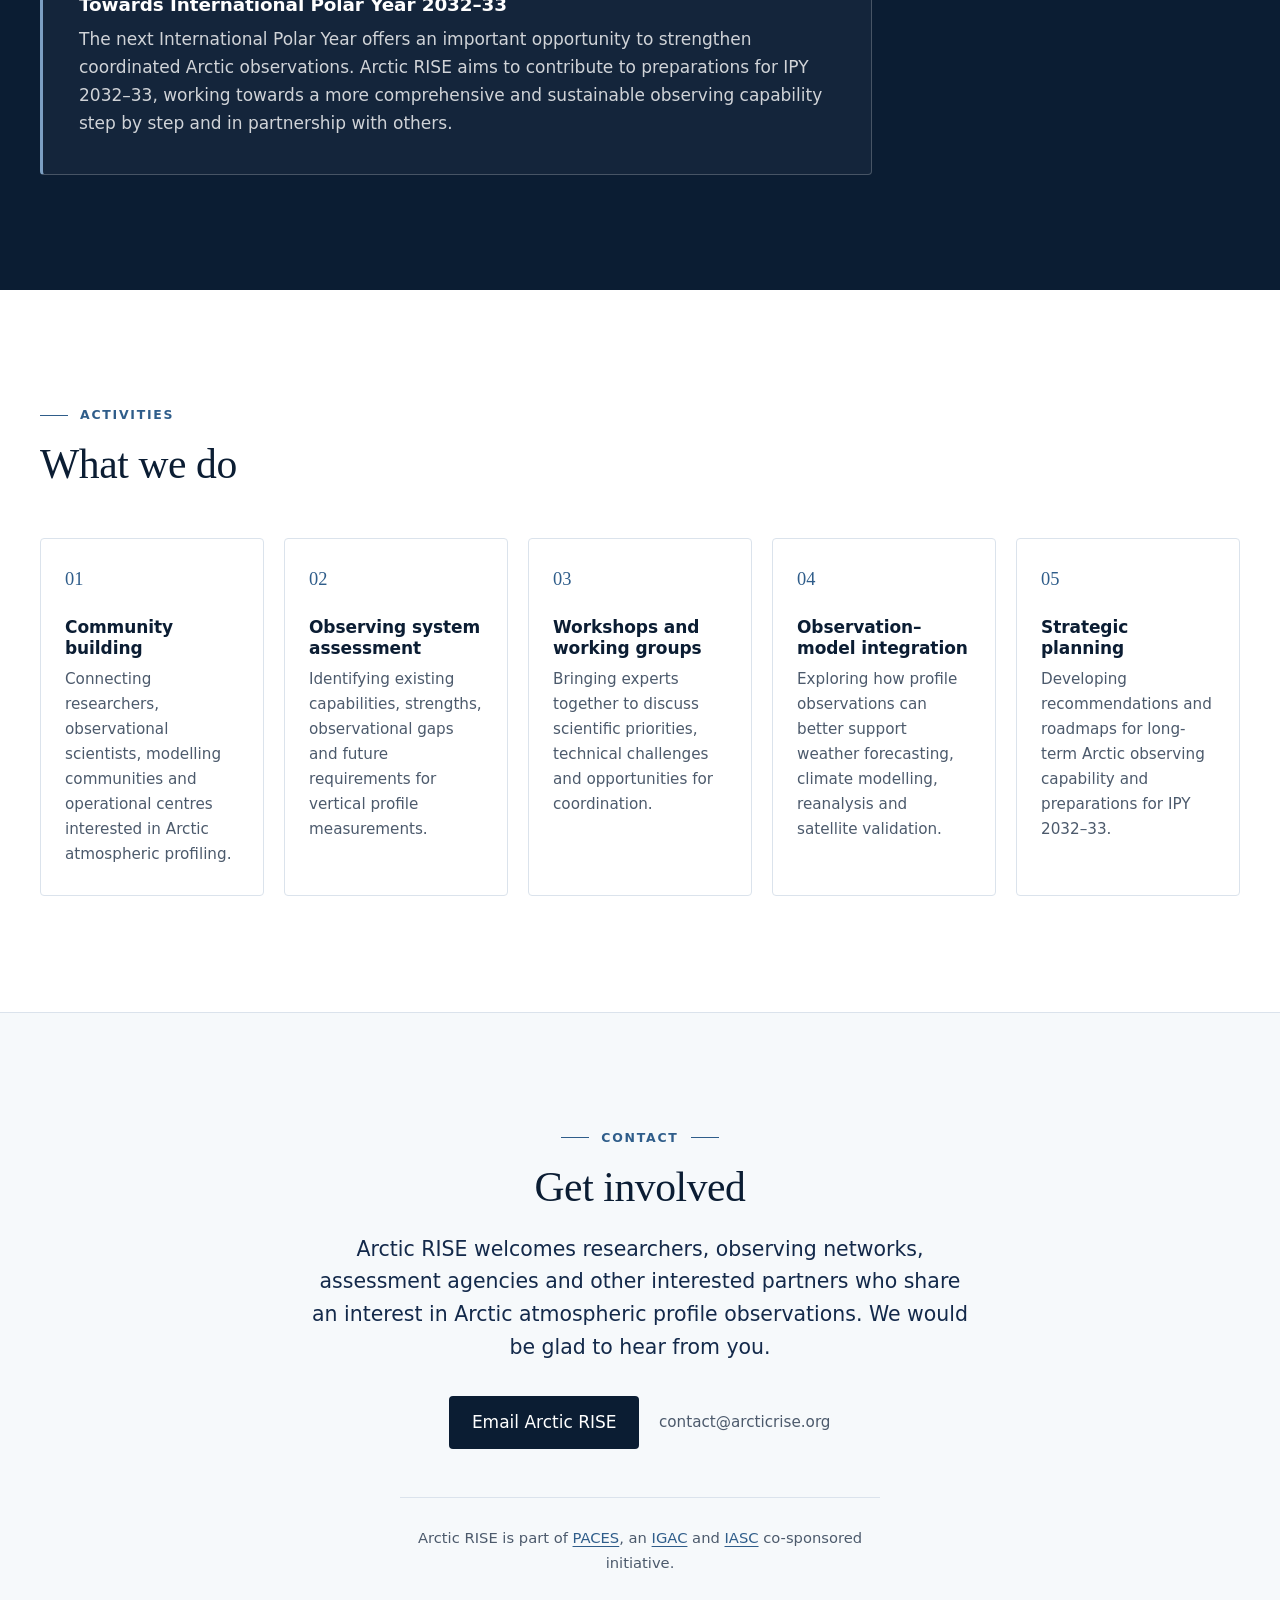
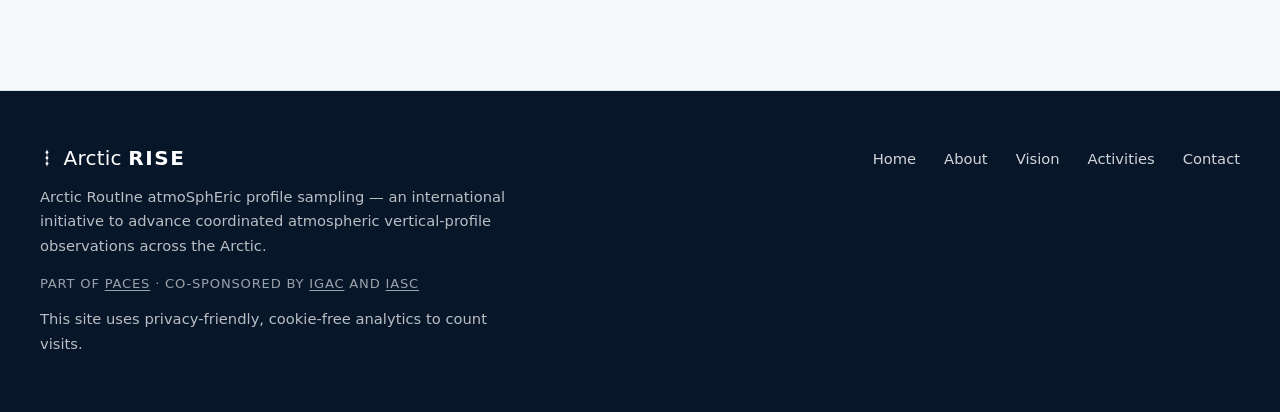
==== commit 47f4ee1b: "Add files via upload" ====
--- a/index.html
+++ b/index.html
@@ -459,6 +459,7 @@
         </p>
         <p>Arctic RoutIne atmoSphEric profile sampling — an international initiative to advance coordinated atmospheric vertical-profile observations across the Arctic.</p>
         <p class="site-footer__affil">Part of <a href="https://igacproject.org/activities/PACES">PACES</a> · co-sponsored by <a href="https://igacproject.org">IGAC</a> and <a href="https://iasc.info">IASC</a></p>
+        <p class="site-footer__note">This site uses privacy-friendly, cookie-free analytics to count visits.</p>
       </div>
       <nav aria-label="Footer">
         <ul class="site-footer__nav">
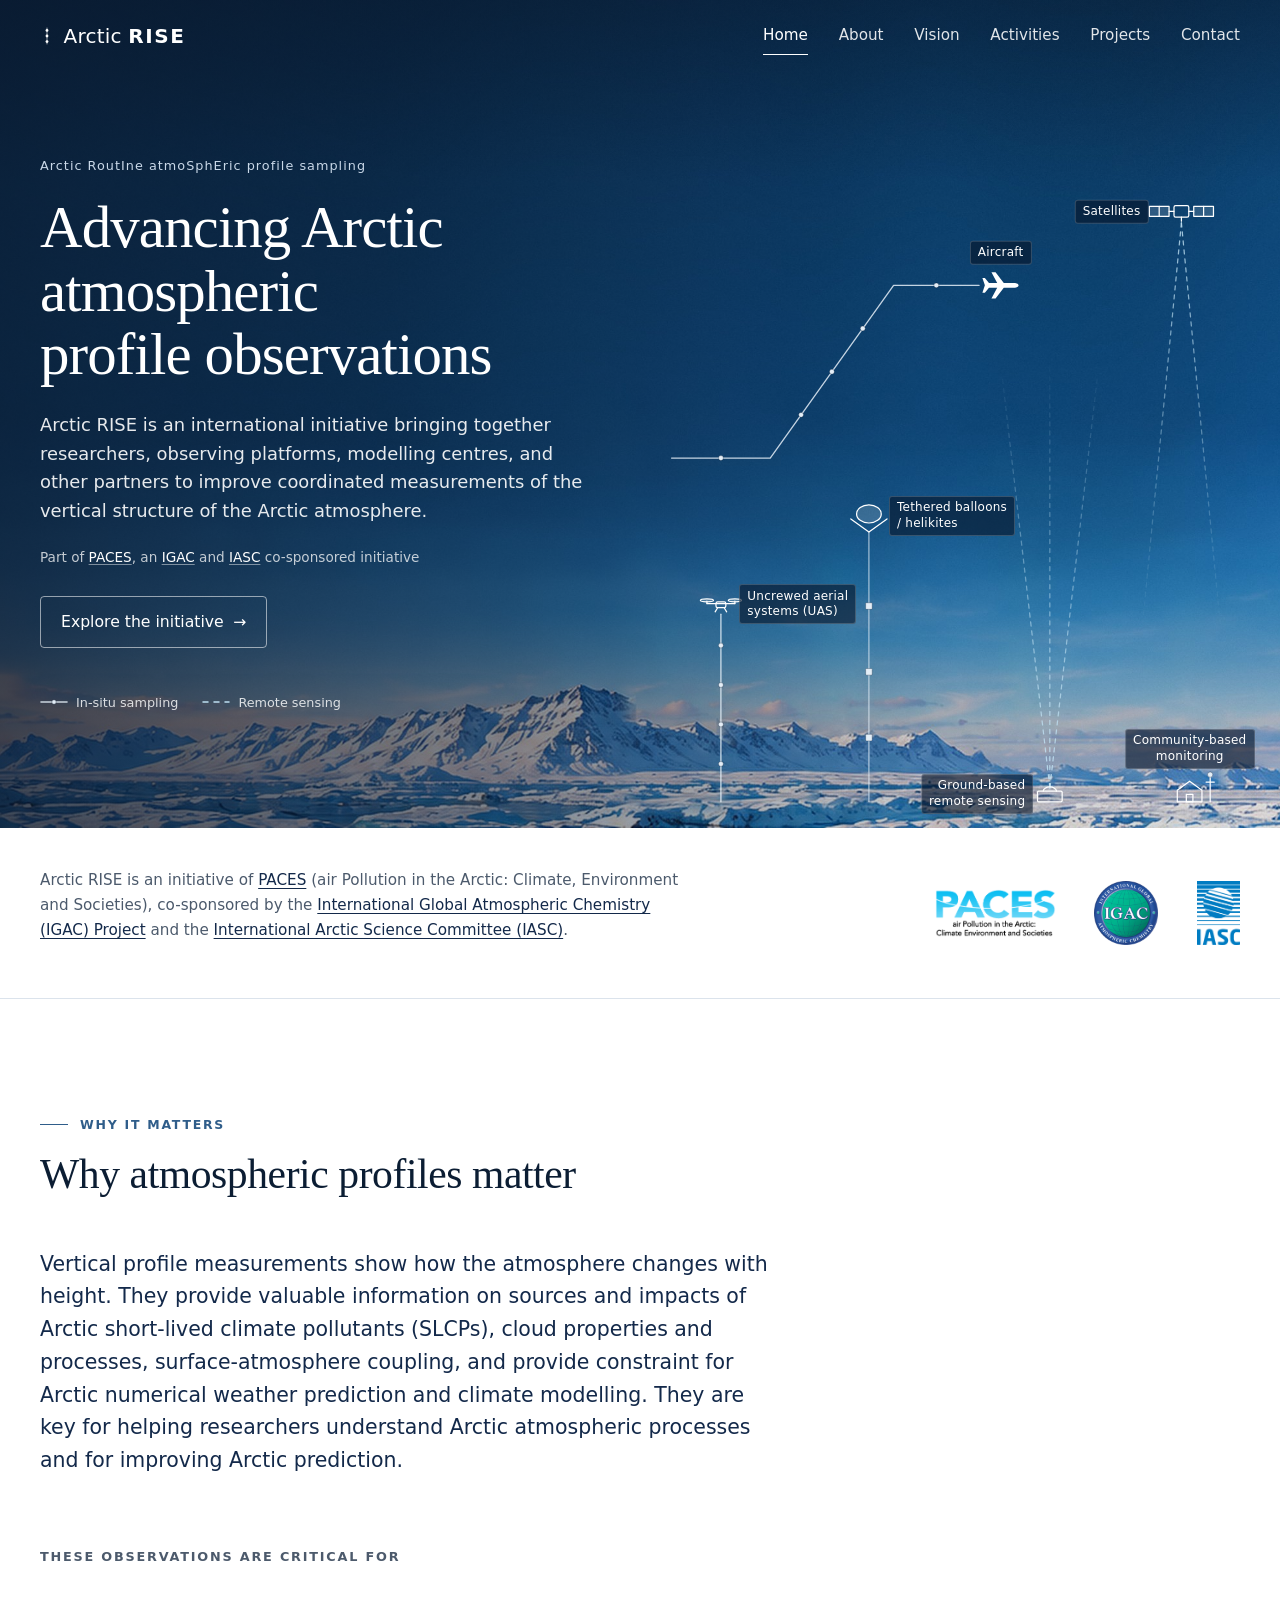
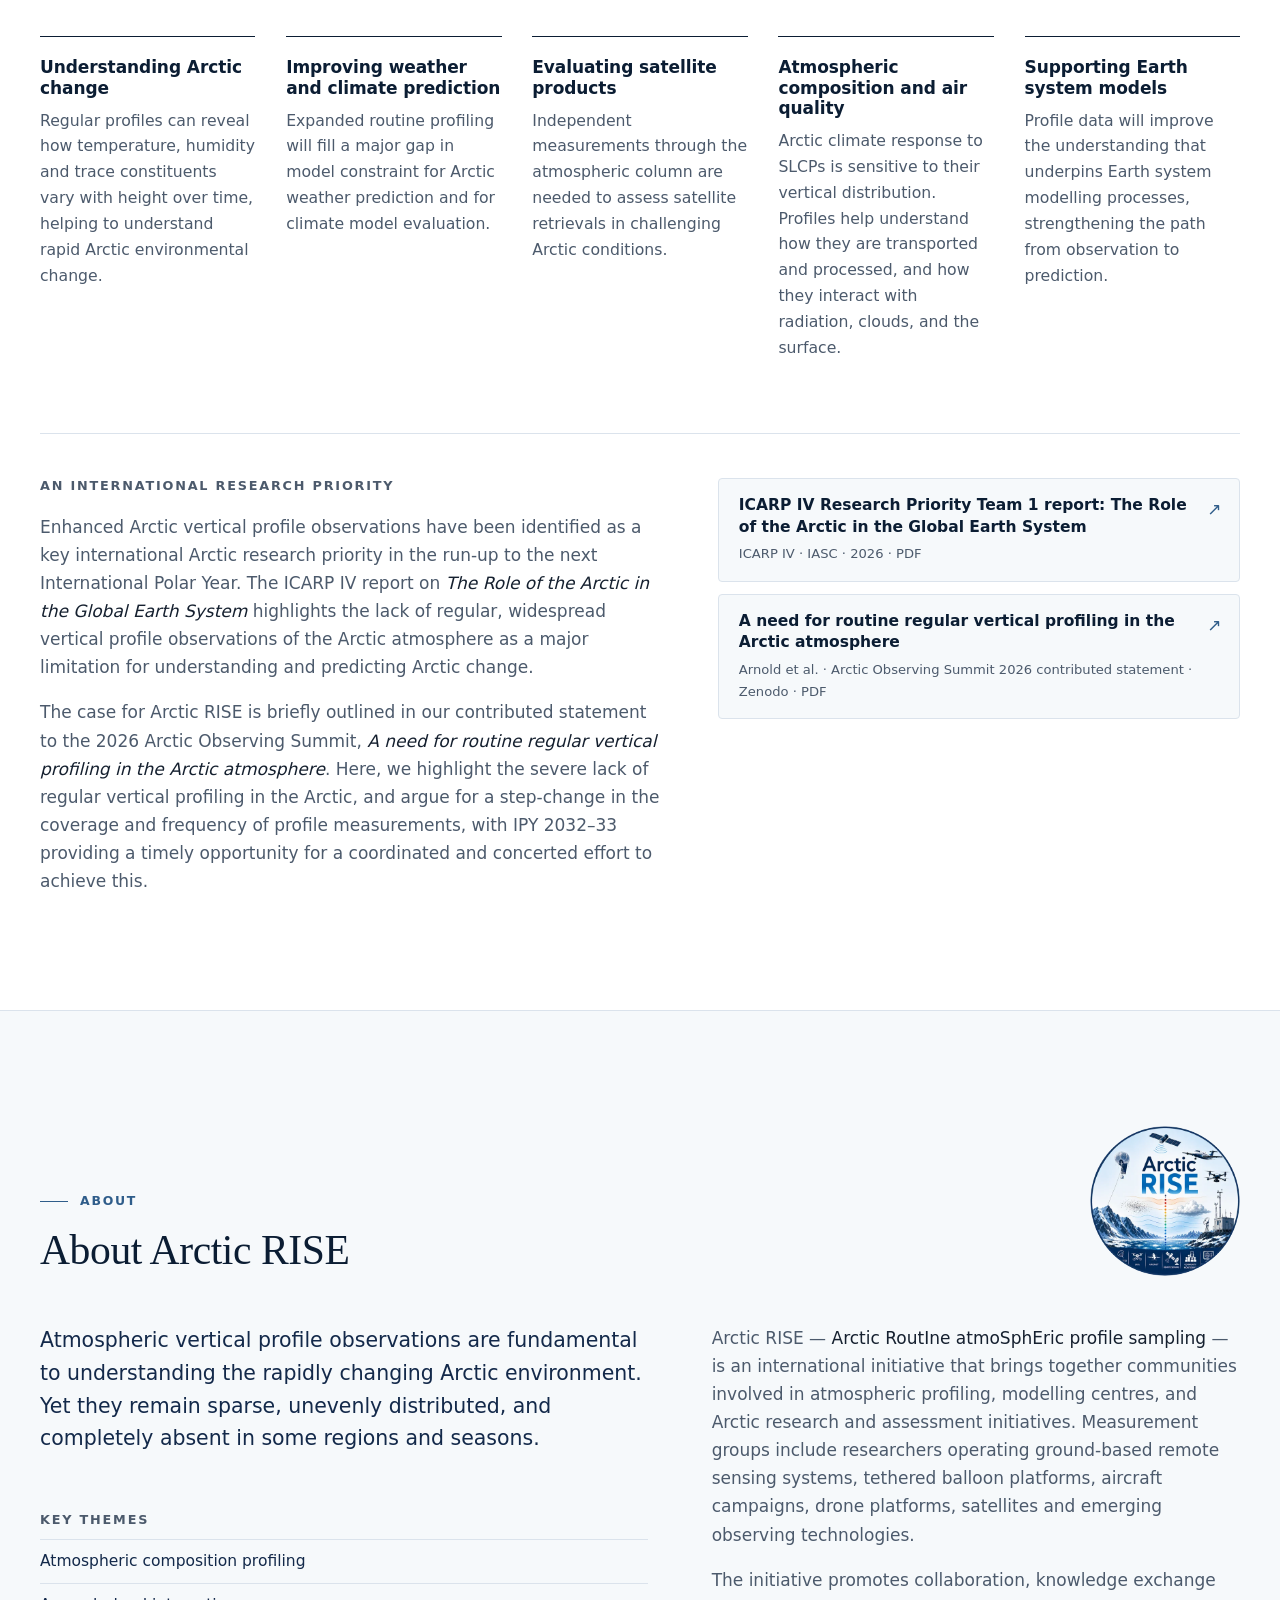
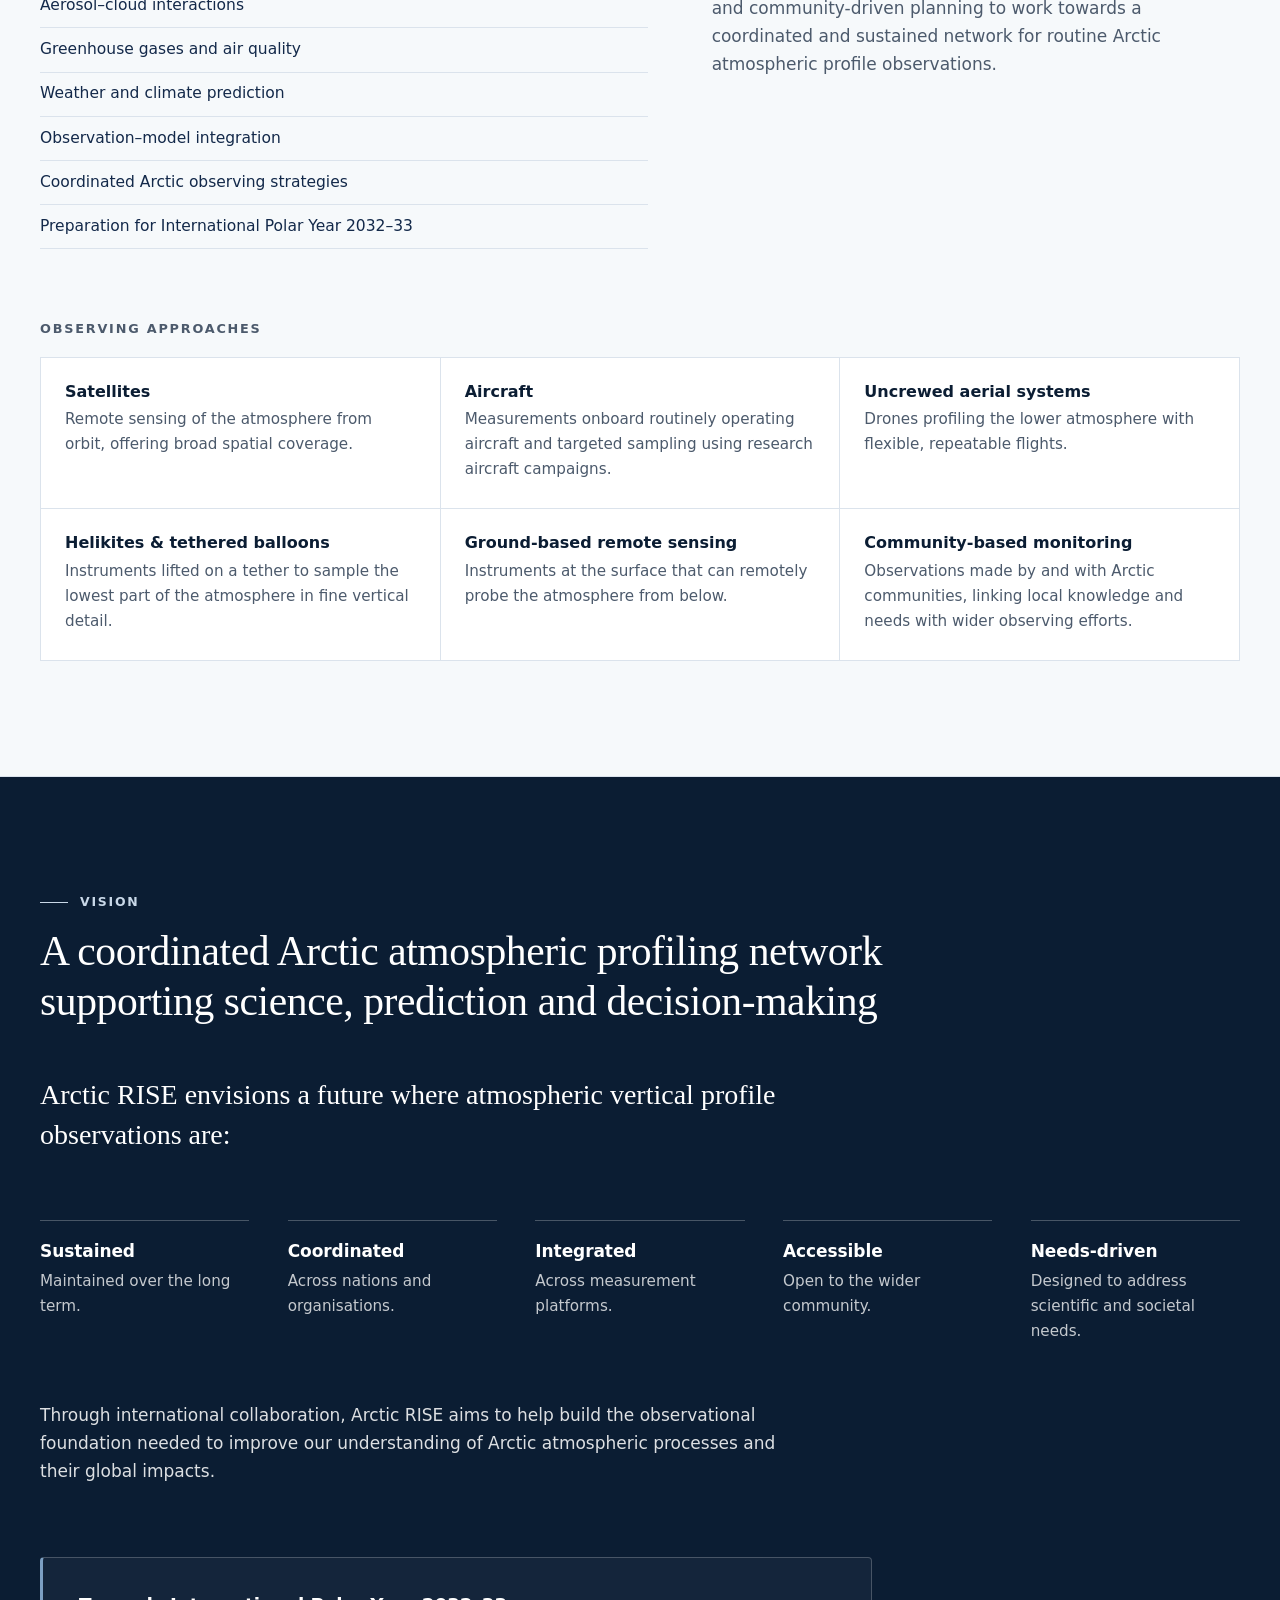
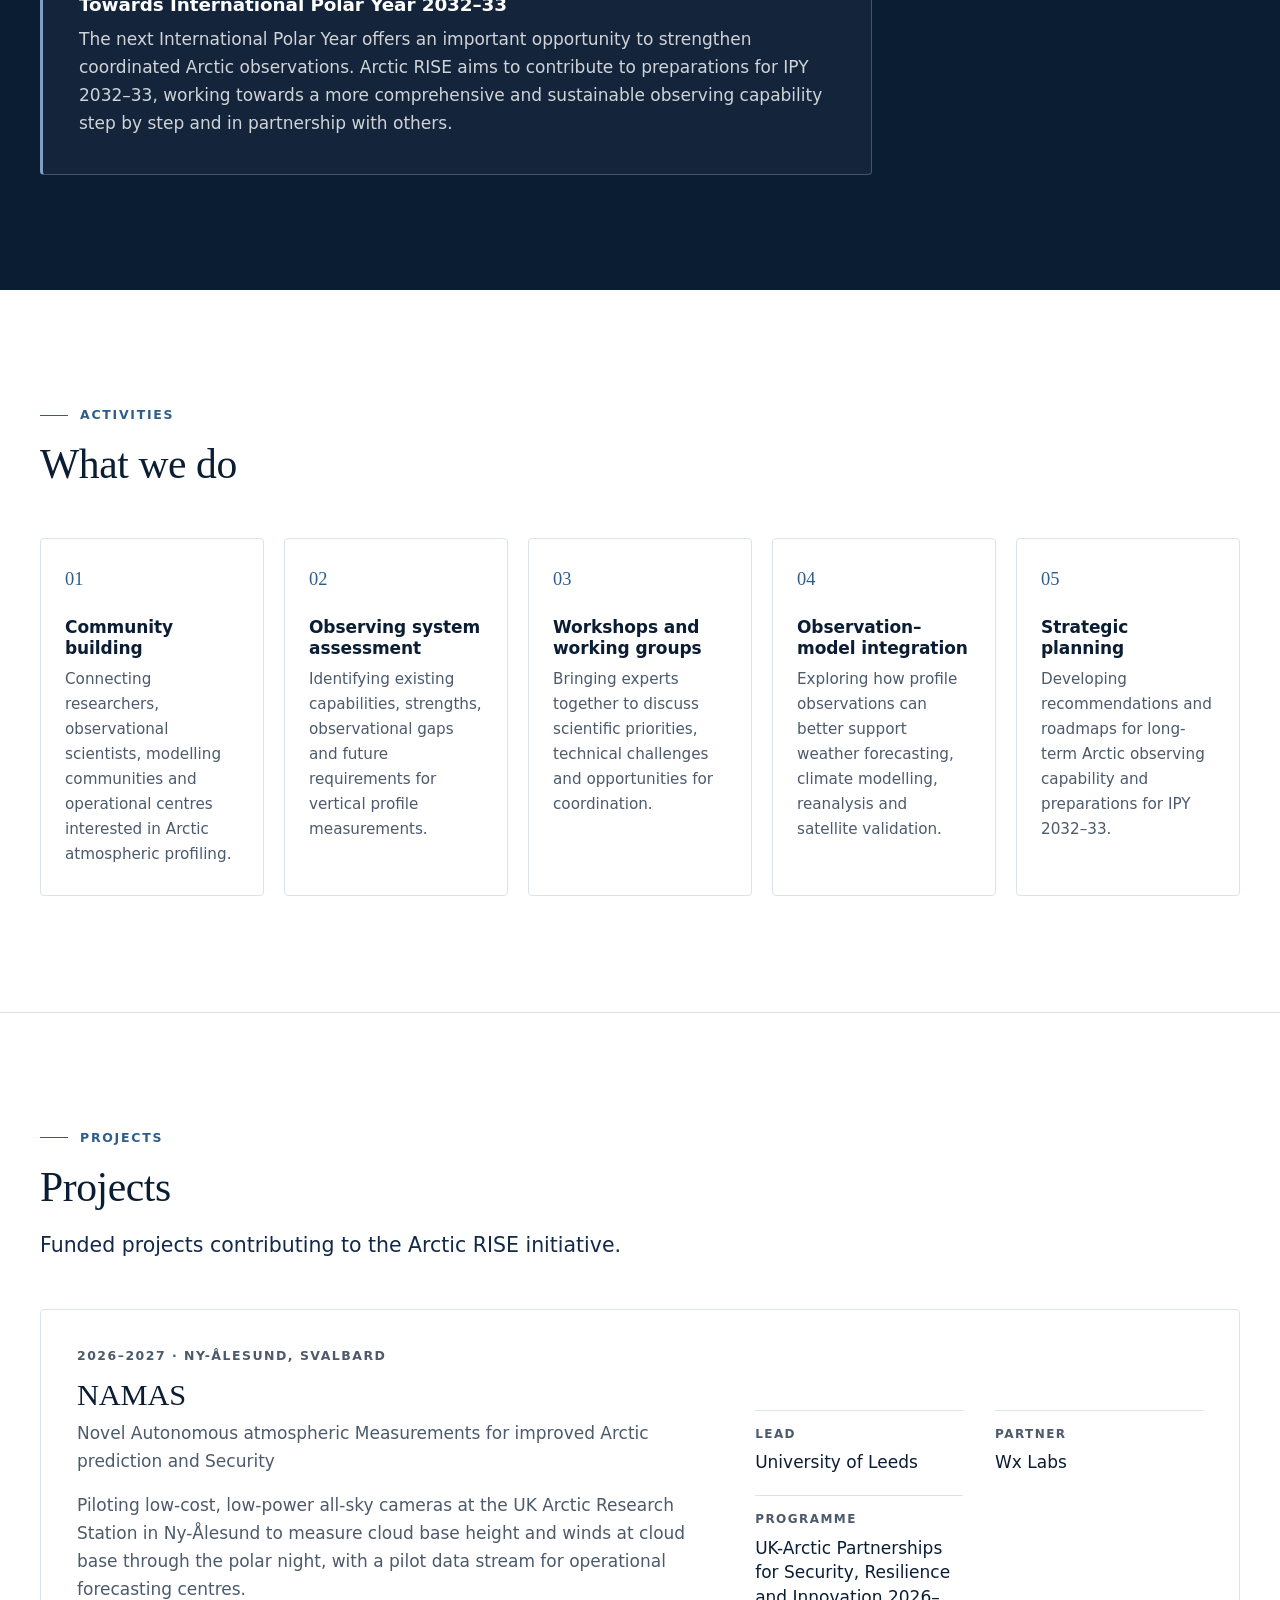
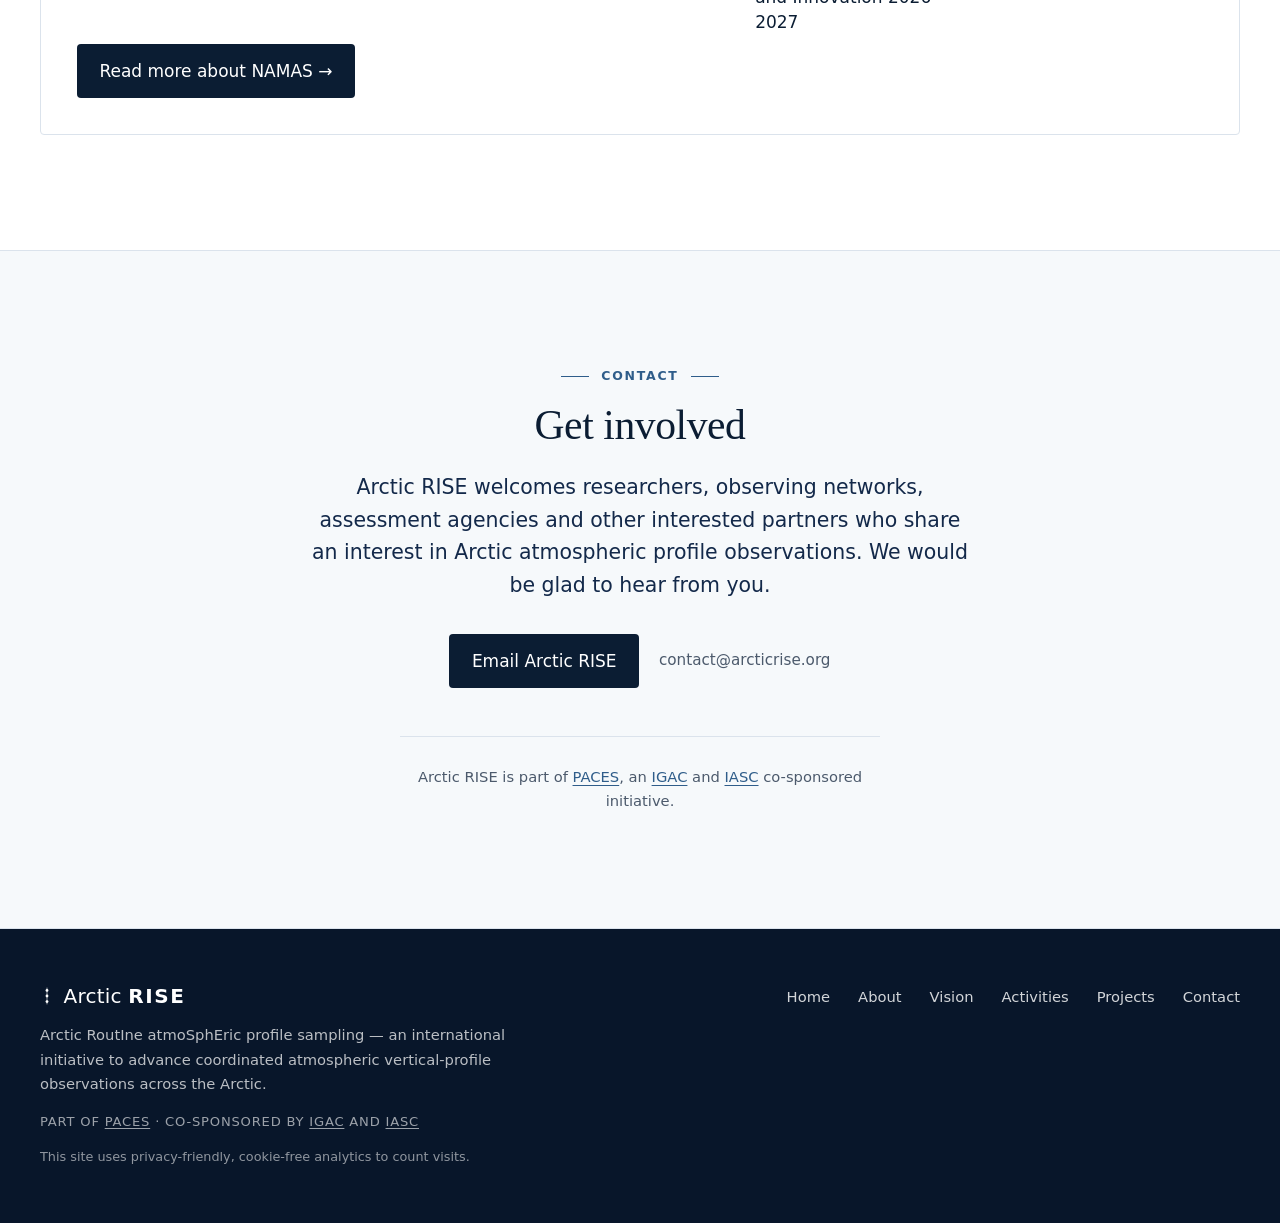
==== commit b14e9548: "Add files via upload" ====
--- a/index.html
+++ b/index.html
@@ -39,6 +39,7 @@
           <li><a href="#about">About</a></li>
           <li><a href="#vision">Vision</a></li>
           <li><a href="#activities">Activities</a></li>
+          <li><a href="#projects">Projects</a></li>
           <li><a href="#contact">Contact</a></li>
         </ul>
       </nav>
@@ -417,6 +418,35 @@
 
 
     <!-- ============================================================
+         PROJECTS — one card per funded project; each links to its own page
+         ============================================================ -->
+    <section class="section" id="projects" aria-labelledby="projects-title" style="border-top: 1px solid var(--line)">
+      <div class="container">
+        <header class="section-head">
+          <p class="eyebrow">Projects</p>
+          <h2 id="projects-title">Projects</h2>
+          <p class="lead" style="margin-top: 1rem">Funded projects contributing to the Arctic RISE initiative.</p>
+        </header>
+
+        <article class="project-card">
+          <div>
+            <p class="project-card__tag">2026–2027 · Ny-Ålesund, Svalbard</p>
+            <h3><a href="namas.html" style="color: inherit; text-decoration: none">NAMAS</a></h3>
+            <p class="project-card__full">Novel Autonomous atmospheric Measurements for improved Arctic prediction and Security</p>
+            <p>Piloting low-cost, low-power all-sky cameras at the UK Arctic Research Station in Ny-Ålesund to measure cloud base height and winds at cloud base through the polar night, with a pilot data stream for operational forecasting centres.</p>
+            <a class="button" href="namas.html">Read more about NAMAS <span aria-hidden="true">→</span></a>
+          </div>
+          <dl class="facts">
+            <div><dt>Lead</dt><dd>University of Leeds</dd></div>
+            <div><dt>Partner</dt><dd>Wx Labs</dd></div>
+            <div><dt>Programme</dt><dd>UK-Arctic Partnerships for Security, Resilience and Innovation 2026–2027</dd></div>
+          </dl>
+        </article>
+      </div>
+    </section>
+
+
+    <!-- ============================================================
          SECTION E — Contact and collaboration
          >>> SET THE CONTACT EMAIL HERE, split into two parts to deter spam bots:
              data-contact-user   = the part BEFORE the @   (e.g. "contact")
@@ -467,6 +497,7 @@
           <li><a href="#about">About</a></li>
           <li><a href="#vision">Vision</a></li>
           <li><a href="#activities">Activities</a></li>
+          <li><a href="#projects">Projects</a></li>
           <li><a href="#contact">Contact</a></li>
         </ul>
       </nav>
--- a/css/styles.css
+++ b/css/styles.css
@@ -712,6 +712,137 @@
 }
 .button:hover { background: var(--blue-700); color: var(--white); }
 
+/* Projects (main page) */
+.project-card {
+  display: grid;
+  grid-template-columns: minmax(0, 1.4fr) minmax(0, 1fr);
+  gap: clamp(1.5rem, 4vw, 3.5rem);
+  align-items: center;
+  padding: clamp(1.5rem, 3vw, 2.25rem);
+  border: 1px solid var(--line);
+  border-radius: var(--radius);
+  background: var(--white);
+}
+.project-card__tag {
+  margin-bottom: 0.6rem;
+  font-size: 0.78rem;
+  font-weight: 600;
+  letter-spacing: 0.12em;
+  text-transform: uppercase;
+  color: var(--blue-600);
+}
+.project-card h3 { font-family: var(--font-serif); font-weight: 400; font-size: 1.9rem; margin-bottom: 0.35rem; }
+.project-card__full { margin-bottom: 1rem; font-weight: 500; color: var(--navy-800); }
+.project-card p { color: var(--muted); }
+.project-card .facts { margin: 0; }
+.project-card .button { margin-top: 1.5rem; }
+
+/* Project pages */
+.hero--page { --hero-h: max(520px, min(70svh, 680px)); }
+.hero--page .hero__content > * { max-width: min(46rem, 62vw); }
+.hero--page .hero__title { font-size: clamp(2.6rem, 5.4vw, 4.4rem); }
+.hero__subtitle {
+  margin-top: 0.9rem;
+  font-family: var(--font-serif);
+  font-size: clamp(1.2rem, 2vw, 1.55rem);
+  line-height: 1.35;
+  color: rgba(255, 255, 255, 0.92);
+}
+.breadcrumb {
+  margin-bottom: 1.5rem;
+  font-size: 0.88rem;
+  color: rgba(255, 255, 255, 0.8);
+}
+.breadcrumb a { color: var(--white); text-decoration-color: rgba(255, 255, 255, 0.45); }
+.breadcrumb a:hover { color: var(--white); text-decoration-color: var(--white); }
+
+/* Key facts (definition list) */
+.facts {
+  display: grid;
+  grid-template-columns: repeat(auto-fit, minmax(12rem, 1fr));
+  gap: 1.25rem 2rem;
+  margin: 0;
+}
+.facts div { padding-top: 0.9rem; border-top: 1px solid var(--line); }
+.facts dt {
+  font-size: 0.75rem;
+  font-weight: 600;
+  letter-spacing: 0.12em;
+  text-transform: uppercase;
+  color: var(--muted);
+}
+.facts dd { margin: 0.35rem 0 0; color: var(--navy-900); font-weight: 500; line-height: 1.45; }
+.facts-band { padding: clamp(2rem, 4vw, 2.75rem) 0; border-bottom: 1px solid var(--line); }
+
+/* Concept figure */
+.figure {
+  margin: clamp(2.5rem, 5vw, 3.5rem) 0 0;
+  padding: clamp(1rem, 3vw, 2rem);
+  border: 1px solid var(--line);
+  border-radius: var(--radius);
+  background: var(--ice-50);
+}
+.figure svg { display: block; width: 100%; height: auto; }
+.figure figcaption { margin-top: 1rem; font-size: 0.9rem; color: var(--muted); max-width: 52rem; }
+.fig-text { font-family: var(--font-sans); fill: var(--navy-800); }
+.fig-text--muted { fill: var(--muted); }
+
+/* Numbered objectives */
+.objectives { counter-reset: obj; display: grid; gap: 1rem; max-width: 52rem; }
+.objectives li {
+  counter-increment: obj;
+  position: relative;
+  padding: 1.1rem 1.25rem 1.1rem 4rem;
+  border: 1px solid var(--line);
+  border-radius: var(--radius);
+  background: var(--white);
+}
+.objectives li::before {
+  content: counter(obj, decimal-leading-zero);
+  position: absolute;
+  left: 1.25rem; top: 1.05rem;
+  font-family: var(--font-serif);
+  font-size: 1.15rem;
+  color: var(--blue-600);
+}
+
+/* Timeline */
+.timeline { border-left: 1px solid var(--blue-400); margin-left: 0.4rem; max-width: 52rem; }
+.timeline li { position: relative; padding: 0 0 1.5rem 1.75rem; }
+.timeline li:last-child { padding-bottom: 0; }
+.timeline li::before {
+  content: "";
+  position: absolute;
+  left: -0.4rem; top: 0.4rem;
+  width: 0.8rem; height: 0.8rem;
+  border-radius: 50%;
+  background: var(--white);
+  border: 2px solid var(--blue-600);
+}
+.timeline__when { display: block; font-size: 0.8rem; font-weight: 600; letter-spacing: 0.1em; text-transform: uppercase; color: var(--blue-600); }
+.timeline__what { display: block; margin-top: 0.2rem; color: var(--ink); }
+
+/* Simple bulleted list for outcomes */
+.ticks { display: grid; gap: 0.6rem; }
+.ticks li { position: relative; padding-left: 1.5rem; color: var(--muted); }
+.ticks li::before {
+  content: "";
+  position: absolute;
+  left: 0; top: 0.65em;
+  width: 0.65rem; height: 1px;
+  background: var(--blue-600);
+}
+
+/* People */
+.people { display: grid; grid-template-columns: repeat(auto-fit, minmax(15rem, 1fr)); gap: 1.25rem; }
+.people li { padding: 1.25rem 1.4rem; border: 1px solid var(--line); border-radius: var(--radius); background: var(--white); }
+.people strong { display: block; color: var(--navy-900); }
+.people span { display: block; margin-top: 0.25rem; font-size: 0.93rem; color: var(--muted); }
+
+/* References */
+.refs { display: grid; gap: 0.6rem; font-size: 0.9rem; color: var(--muted); max-width: 60rem; }
+.refs a { word-break: break-word; }
+
 
 /* 8. FOOTER ================================================================ */
 .site-footer {
@@ -731,6 +862,7 @@
 .site-footer__affil a:hover { color: var(--white); }
 .site-footer__affil { margin-top: 0.75rem; font-size: 0.82rem; letter-spacing: 0.06em; text-transform: uppercase; color: rgba(255, 255, 255, 0.6); }
 .wordmark--footer { margin-bottom: 1rem; color: var(--white); }
+.site-footer__note { margin-top: 0.5rem; font-size: 0.8rem; color: rgba(255, 255, 255, 0.55); }
 .site-footer__nav { display: flex; flex-wrap: wrap; gap: 0.5rem 1.75rem; }
 .site-footer__nav a { color: rgba(255, 255, 255, 0.82); text-decoration: none; }
 .site-footer__nav a:hover { color: var(--white); text-decoration: underline; }
@@ -810,6 +942,11 @@
   .platform-label[data-m-align="below"] { transform: translate(-50%, 0); text-align: center; }
 
   .split { grid-template-columns: 1fr; }
+  .project-card { grid-template-columns: 1fr; }
+  .hero--page .hero__content > * { max-width: 40rem; }
+  .hero--page .hero__content { padding-bottom: 7.5rem; }
+  .figure { overflow-x: auto; }
+  .figure svg { min-width: 620px; }
   .priority { grid-template-columns: 1fr; }
   .partners__inner { flex-direction: column; align-items: flex-start; }
   .split--about { grid-template-areas: "lead" "prose" "themes"; row-gap: 1.5rem; }
